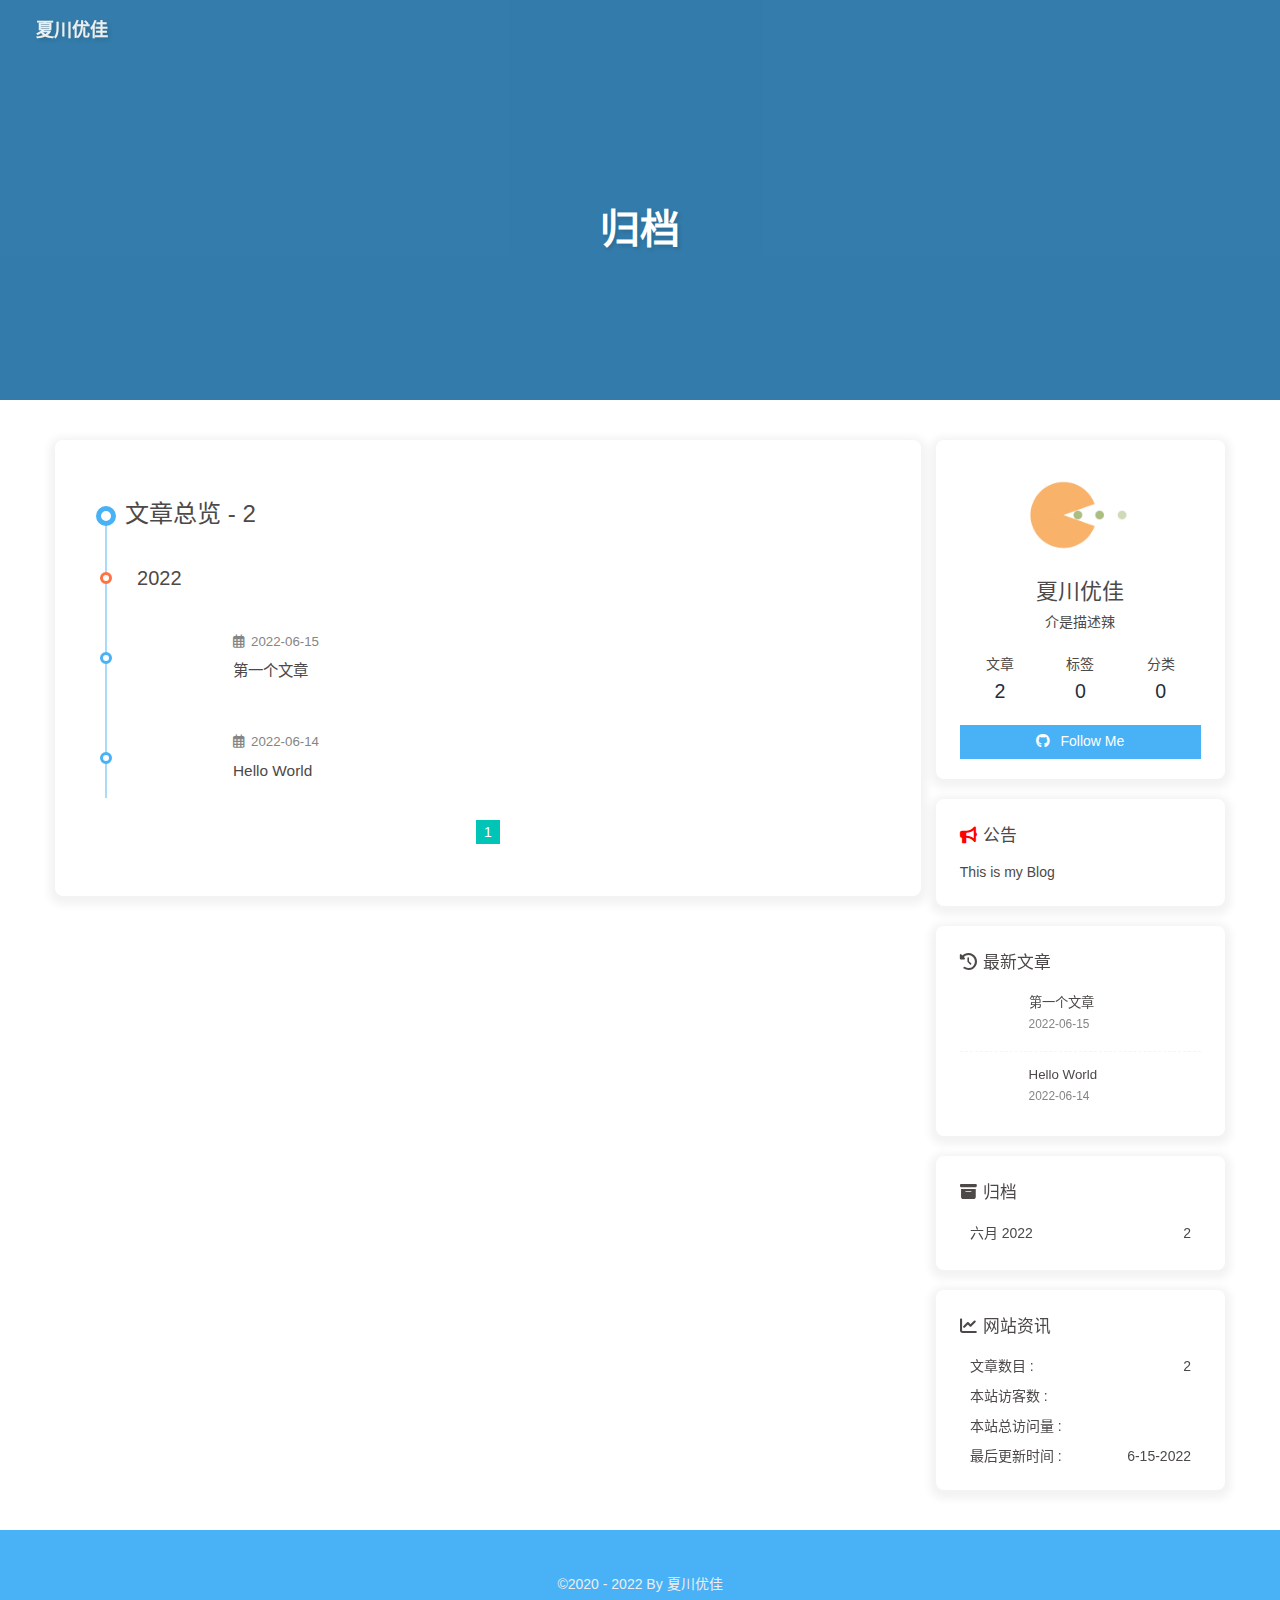
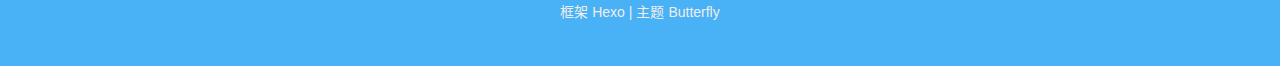
==== archives/index.html @ 1b3fba4b "Site updated: 2022-06-15 10:42:10" ====
<!DOCTYPE html><html lang="zh-CN" data-theme="light"><head><meta charset="UTF-8"><meta http-equiv="X-UA-Compatible" content="IE=edge"><meta name="viewport" content="width=device-width, initial-scale=1.0, maximum-scale=1.0, user-scalable=no"><title>归档 | 夏川优佳</title><meta name="keywords" content="博客"><meta name="author" content="夏川优佳"><meta name="copyright" content="夏川优佳"><meta name="format-detection" content="telephone=no"><meta name="theme-color" content="#ffffff"><meta name="description" content="介是描述辣">
<meta property="og:type" content="website">
<meta property="og:title" content="夏川优佳">
<meta property="og:url" content="https://xiachuanyoujia.github.io.git/archives/index.html">
<meta property="og:site_name" content="夏川优佳">
<meta property="og:description" content="介是描述辣">
<meta property="og:locale" content="zh_CN">
<meta property="og:image" content="https://i.loli.net/2021/02/24/5O1day2nriDzjSu.png">
<meta property="article:author" content="夏川优佳">
<meta property="article:tag" content="博客">
<meta name="twitter:card" content="summary">
<meta name="twitter:image" content="https://i.loli.net/2021/02/24/5O1day2nriDzjSu.png"><link rel="shortcut icon" href="/img/favicon.png"><link rel="canonical" href="https://xiachuanyoujia.github.io.git/archives/"><link rel="preconnect" href="//cdn.jsdelivr.net"/><link rel="preconnect" href="//busuanzi.ibruce.info"/><link rel="stylesheet" href="/css/index.css"><link rel="stylesheet" href="https://cdn.jsdelivr.net/npm/@fortawesome/fontawesome-free@6/css/all.min.css" media="print" onload="this.media='all'"><link rel="stylesheet" href="https://cdn.jsdelivr.net/npm/@fancyapps/ui/dist/fancybox.css" media="print" onload="this.media='all'"><script>const GLOBAL_CONFIG = { 
  root: '/',
  algolia: undefined,
  localSearch: undefined,
  translate: undefined,
  noticeOutdate: undefined,
  highlight: {"plugin":"highlighjs","highlightCopy":true,"highlightLang":true,"highlightHeightLimit":false},
  copy: {
    success: '复制成功',
    error: '复制错误',
    noSupport: '浏览器不支持'
  },
  relativeDate: {
    homepage: false,
    post: false
  },
  runtime: '',
  date_suffix: {
    just: '刚刚',
    min: '分钟前',
    hour: '小时前',
    day: '天前',
    month: '个月前'
  },
  copyright: undefined,
  lightbox: 'fancybox',
  Snackbar: undefined,
  source: {
    justifiedGallery: {
      js: 'https://cdn.jsdelivr.net/npm/flickr-justified-gallery@2/dist/fjGallery.min.js',
      css: 'https://cdn.jsdelivr.net/npm/flickr-justified-gallery@2/dist/fjGallery.min.css'
    }
  },
  isPhotoFigcaption: false,
  islazyload: false,
  isAnchor: false
}</script><script id="config-diff">var GLOBAL_CONFIG_SITE = {
  title: '归档',
  isPost: false,
  isHome: false,
  isHighlightShrink: false,
  isToc: false,
  postUpdate: '2022-06-15 10:41:44'
}</script><noscript><style type="text/css">
  #nav {
    opacity: 1
  }
  .justified-gallery img {
    opacity: 1
  }

  #recent-posts time,
  #post-meta time {
    display: inline !important
  }
</style></noscript><script>(win=>{
    win.saveToLocal = {
      set: function setWithExpiry(key, value, ttl) {
        if (ttl === 0) return
        const now = new Date()
        const expiryDay = ttl * 86400000
        const item = {
          value: value,
          expiry: now.getTime() + expiryDay,
        }
        localStorage.setItem(key, JSON.stringify(item))
      },

      get: function getWithExpiry(key) {
        const itemStr = localStorage.getItem(key)

        if (!itemStr) {
          return undefined
        }
        const item = JSON.parse(itemStr)
        const now = new Date()

        if (now.getTime() > item.expiry) {
          localStorage.removeItem(key)
          return undefined
        }
        return item.value
      }
    }
  
    win.getScript = url => new Promise((resolve, reject) => {
      const script = document.createElement('script')
      script.src = url
      script.async = true
      script.onerror = reject
      script.onload = script.onreadystatechange = function() {
        const loadState = this.readyState
        if (loadState && loadState !== 'loaded' && loadState !== 'complete') return
        script.onload = script.onreadystatechange = null
        resolve()
      }
      document.head.appendChild(script)
    })
  
      win.activateDarkMode = function () {
        document.documentElement.setAttribute('data-theme', 'dark')
        if (document.querySelector('meta[name="theme-color"]') !== null) {
          document.querySelector('meta[name="theme-color"]').setAttribute('content', '#0d0d0d')
        }
      }
      win.activateLightMode = function () {
        document.documentElement.setAttribute('data-theme', 'light')
        if (document.querySelector('meta[name="theme-color"]') !== null) {
          document.querySelector('meta[name="theme-color"]').setAttribute('content', '#ffffff')
        }
      }
      const t = saveToLocal.get('theme')
    
          if (t === 'dark') activateDarkMode()
          else if (t === 'light') activateLightMode()
        
      const asideStatus = saveToLocal.get('aside-status')
      if (asideStatus !== undefined) {
        if (asideStatus === 'hide') {
          document.documentElement.classList.add('hide-aside')
        } else {
          document.documentElement.classList.remove('hide-aside')
        }
      }
    
    const detectApple = () => {
      if(/iPad|iPhone|iPod|Macintosh/.test(navigator.userAgent)){
        document.documentElement.classList.add('apple')
      }
    }
    detectApple()
    })(window)</script><meta name="generator" content="Hexo 6.2.0"></head><body><div id="sidebar"><div id="menu-mask"></div><div id="sidebar-menus"><div class="avatar-img is-center"><img src="https://i.loli.net/2021/02/24/5O1day2nriDzjSu.png" onerror="onerror=null;src='/img/friend_404.gif'" alt="avatar"/></div><div class="sidebar-site-data site-data is-center"><a href="/archives/"><div class="headline">文章</div><div class="length-num">2</div></a><a href="/tags/"><div class="headline">标签</div><div class="length-num">0</div></a><a href="/categories/"><div class="headline">分类</div><div class="length-num">0</div></a></div><hr/></div></div><div class="page" id="body-wrap"><header class="not-home-page" id="page-header"><nav id="nav"><span id="blog_name"><a id="site-name" href="/">夏川优佳</a></span><div id="menus"><div id="toggle-menu"><a class="site-page"><i class="fas fa-bars fa-fw"></i></a></div></div></nav><div id="page-site-info"><h1 id="site-title">归档</h1></div></header><main class="layout" id="content-inner"><div id="archive"><div class="article-sort-title">文章总览 - 2</div><div class="article-sort"><div class="article-sort-item year">2022</div><div class="article-sort-item"><a class="article-sort-item-img" href="/2022/06/15/%E7%AC%AC%E4%B8%80%E4%B8%AA%E6%96%87%E7%AB%A0/" title="第一个文章"><img src="[data-uri]" alt="第一个文章" onerror="this.onerror=null;this.src='/img/404.jpg'"></a><div class="article-sort-item-info"><div class="article-sort-item-time"><i class="far fa-calendar-alt"></i><time class="post-meta-date-created" datetime="2022-06-15T02:38:54.000Z" title="发表于 2022-06-15 10:38:54">2022-06-15</time></div><a class="article-sort-item-title" href="/2022/06/15/%E7%AC%AC%E4%B8%80%E4%B8%AA%E6%96%87%E7%AB%A0/" title="第一个文章">第一个文章</a></div></div><div class="article-sort-item"><a class="article-sort-item-img" href="/2022/06/14/hello-world/" title="Hello World"><img src="[data-uri]" alt="Hello World" onerror="this.onerror=null;this.src='/img/404.jpg'"></a><div class="article-sort-item-info"><div class="article-sort-item-time"><i class="far fa-calendar-alt"></i><time class="post-meta-date-created" datetime="2022-06-14T13:04:48.218Z" title="发表于 2022-06-14 21:04:48">2022-06-14</time></div><a class="article-sort-item-title" href="/2022/06/14/hello-world/" title="Hello World">Hello World</a></div></div></div><nav id="pagination"><div class="pagination"><span class="page-number current">1</span></div></nav></div><div class="aside-content" id="aside-content"><div class="card-widget card-info"><div class="is-center"><div class="avatar-img"><img src="https://i.loli.net/2021/02/24/5O1day2nriDzjSu.png" onerror="this.onerror=null;this.src='/img/friend_404.gif'" alt="avatar"/></div><div class="author-info__name">夏川优佳</div><div class="author-info__description">介是描述辣</div></div><div class="card-info-data site-data is-center"><a href="/archives/"><div class="headline">文章</div><div class="length-num">2</div></a><a href="/tags/"><div class="headline">标签</div><div class="length-num">0</div></a><a href="/categories/"><div class="headline">分类</div><div class="length-num">0</div></a></div><a id="card-info-btn" target="_blank" rel="noopener" href="https://github.com/xxxxxx"><i class="fab fa-github"></i><span>Follow Me</span></a></div><div class="card-widget card-announcement"><div class="item-headline"><i class="fas fa-bullhorn fa-shake"></i><span>公告</span></div><div class="announcement_content">This is my Blog</div></div><div class="sticky_layout"><div class="card-widget card-recent-post"><div class="item-headline"><i class="fas fa-history"></i><span>最新文章</span></div><div class="aside-list"><div class="aside-list-item"><a class="thumbnail" href="/2022/06/15/%E7%AC%AC%E4%B8%80%E4%B8%AA%E6%96%87%E7%AB%A0/" title="第一个文章"><img src="[data-uri]" onerror="this.onerror=null;this.src='/img/404.jpg'" alt="第一个文章"/></a><div class="content"><a class="title" href="/2022/06/15/%E7%AC%AC%E4%B8%80%E4%B8%AA%E6%96%87%E7%AB%A0/" title="第一个文章">第一个文章</a><time datetime="2022-06-15T02:38:54.000Z" title="发表于 2022-06-15 10:38:54">2022-06-15</time></div></div><div class="aside-list-item"><a class="thumbnail" href="/2022/06/14/hello-world/" title="Hello World"><img src="[data-uri]" onerror="this.onerror=null;this.src='/img/404.jpg'" alt="Hello World"/></a><div class="content"><a class="title" href="/2022/06/14/hello-world/" title="Hello World">Hello World</a><time datetime="2022-06-14T13:04:48.218Z" title="发表于 2022-06-14 21:04:48">2022-06-14</time></div></div></div></div><div class="card-widget card-archives"><div class="item-headline"><i class="fas fa-archive"></i><span>归档</span></div><ul class="card-archive-list"><li class="card-archive-list-item"><a class="card-archive-list-link" href="/archives/2022/06/"><span class="card-archive-list-date">六月 2022</span><span class="card-archive-list-count">2</span></a></li></ul></div><div class="card-widget card-webinfo"><div class="item-headline"><i class="fas fa-chart-line"></i><span>网站资讯</span></div><div class="webinfo"><div class="webinfo-item"><div class="item-name">文章数目 :</div><div class="item-count">2</div></div><div class="webinfo-item"><div class="item-name">本站访客数 :</div><div class="item-count" id="busuanzi_value_site_uv"></div></div><div class="webinfo-item"><div class="item-name">本站总访问量 :</div><div class="item-count" id="busuanzi_value_site_pv"></div></div><div class="webinfo-item"><div class="item-name">最后更新时间 :</div><div class="item-count" id="last-push-date" data-lastPushDate="2022-06-15T02:41:44.175Z"></div></div></div></div></div></div></main><footer id="footer"><div id="footer-wrap"><div class="copyright">&copy;2020 - 2022 By 夏川优佳</div><div class="framework-info"><span>框架 </span><a target="_blank" rel="noopener" href="https://hexo.io">Hexo</a><span class="footer-separator">|</span><span>主题 </span><a target="_blank" rel="noopener" href="https://github.com/jerryc127/hexo-theme-butterfly">Butterfly</a></div></div></footer></div><div id="rightside"><div id="rightside-config-hide"><button id="darkmode" type="button" title="浅色和深色模式转换"><i class="fas fa-adjust"></i></button><button id="hide-aside-btn" type="button" title="单栏和双栏切换"><i class="fas fa-arrows-alt-h"></i></button></div><div id="rightside-config-show"><button id="rightside_config" type="button" title="设置"><i class="fas fa-cog fa-spin"></i></button><button id="go-up" type="button" title="回到顶部"><i class="fas fa-arrow-up"></i></button></div></div><div><script src="/js/utils.js"></script><script src="/js/main.js"></script><script src="https://cdn.jsdelivr.net/npm/@fancyapps/ui/dist/fancybox.umd.js"></script><div class="js-pjax"></div><script async data-pjax src="//busuanzi.ibruce.info/busuanzi/2.3/busuanzi.pure.mini.js"></script></div></body></html>
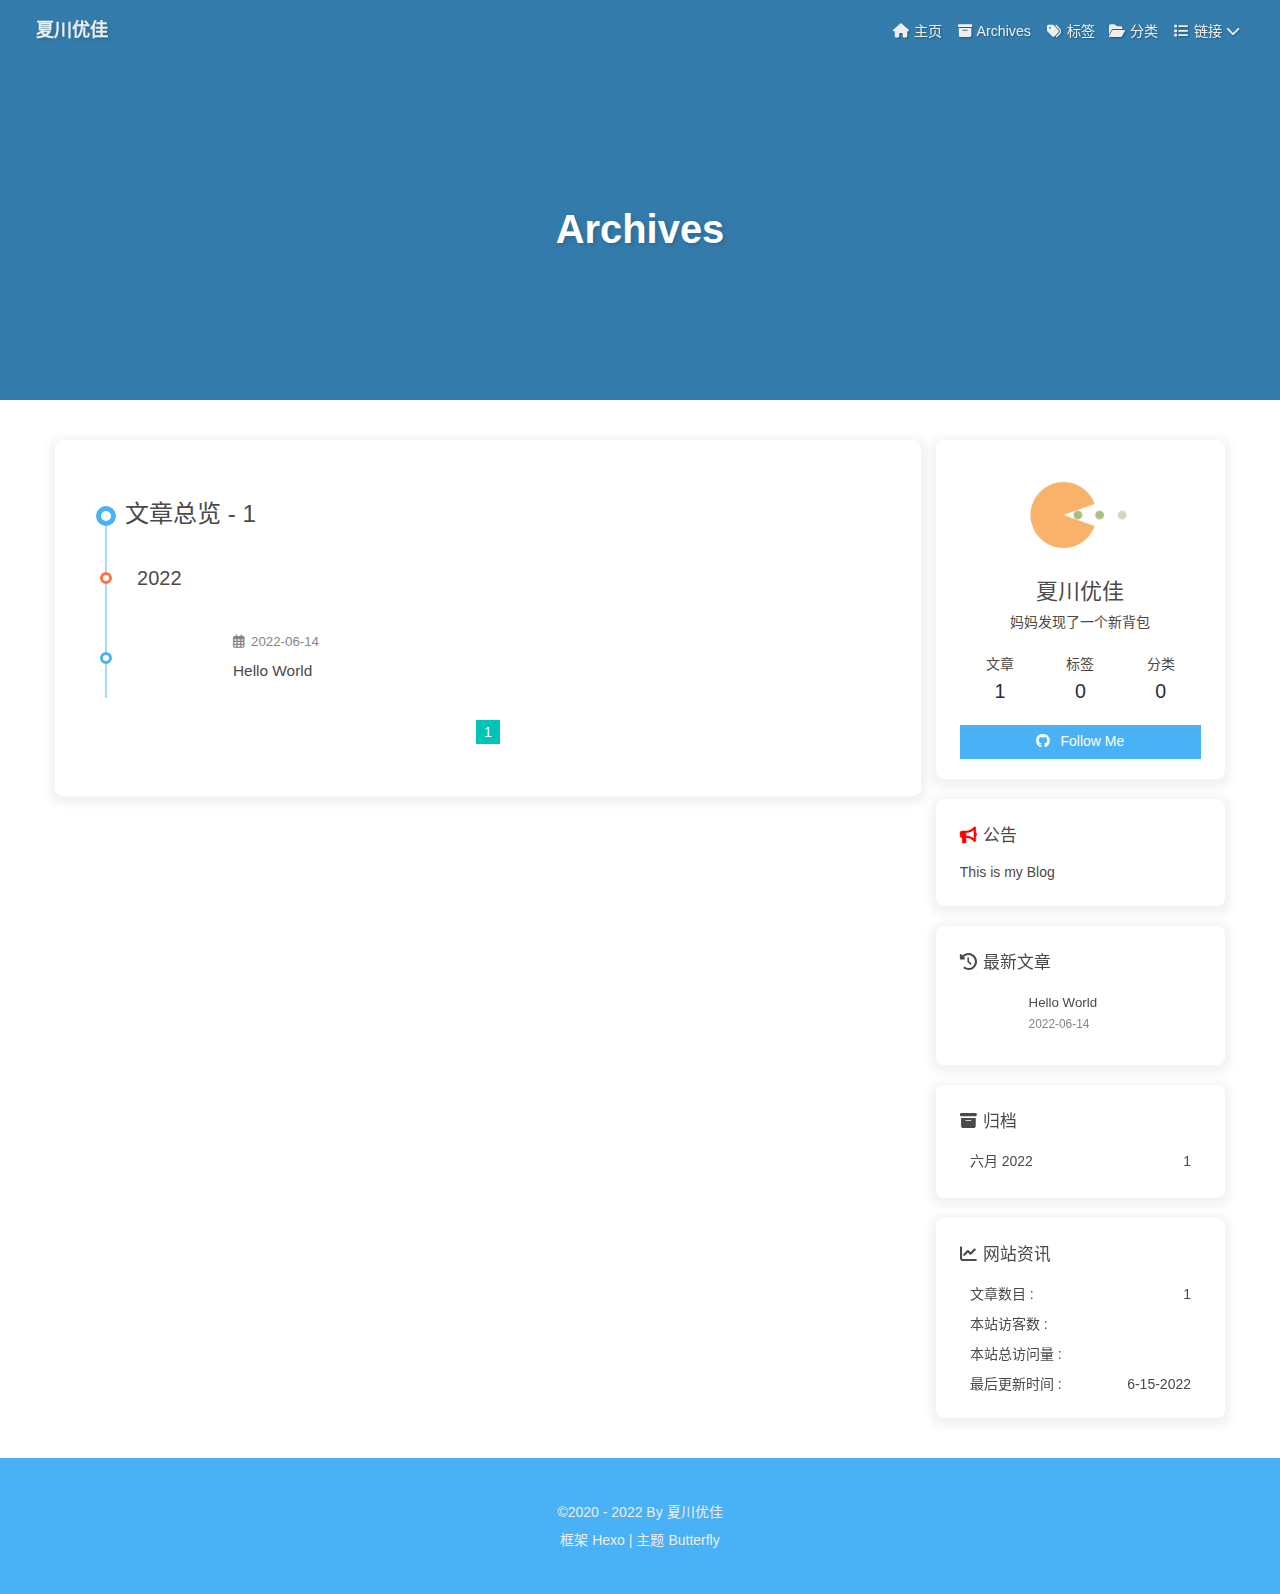
==== commit 221db5e5: "Site updated: 2022-06-15 11:20:56" ====
--- a/archives/index.html
+++ b/archives/index.html
@@ -1,13 +1,13 @@
-<!DOCTYPE html><html lang="zh-CN" data-theme="light"><head><meta charset="UTF-8"><meta http-equiv="X-UA-Compatible" content="IE=edge"><meta name="viewport" content="width=device-width, initial-scale=1.0, maximum-scale=1.0, user-scalable=no"><title>归档 | 夏川优佳</title><meta name="keywords" content="博客"><meta name="author" content="夏川优佳"><meta name="copyright" content="夏川优佳"><meta name="format-detection" content="telephone=no"><meta name="theme-color" content="#ffffff"><meta name="description" content="介是描述辣">
+<!DOCTYPE html><html lang="zh-CN" data-theme="light"><head><meta charset="UTF-8"><meta http-equiv="X-UA-Compatible" content="IE=edge"><meta name="viewport" content="width=device-width, initial-scale=1.0, maximum-scale=1.0, user-scalable=no"><title>Archives | 夏川优佳</title><meta name="keywords" content="博客，咕咕咕"><meta name="author" content="夏川优佳"><meta name="copyright" content="夏川优佳"><meta name="format-detection" content="telephone=no"><meta name="theme-color" content="#ffffff"><meta name="description" content="妈妈发现了一个新背包">
 <meta property="og:type" content="website">
 <meta property="og:title" content="夏川优佳">
 <meta property="og:url" content="https://xiachuanyoujia.github.io.git/archives/index.html">
 <meta property="og:site_name" content="夏川优佳">
-<meta property="og:description" content="介是描述辣">
+<meta property="og:description" content="妈妈发现了一个新背包">
 <meta property="og:locale" content="zh_CN">
 <meta property="og:image" content="https://i.loli.net/2021/02/24/5O1day2nriDzjSu.png">
 <meta property="article:author" content="夏川优佳">
-<meta property="article:tag" content="博客">
+<meta property="article:tag" content="博客，咕咕咕">
 <meta name="twitter:card" content="summary">
 <meta name="twitter:image" content="https://i.loli.net/2021/02/24/5O1day2nriDzjSu.png"><link rel="shortcut icon" href="/img/favicon.png"><link rel="canonical" href="https://xiachuanyoujia.github.io.git/archives/"><link rel="preconnect" href="//cdn.jsdelivr.net"/><link rel="preconnect" href="//busuanzi.ibruce.info"/><link rel="stylesheet" href="/css/index.css"><link rel="stylesheet" href="https://cdn.jsdelivr.net/npm/@fortawesome/fontawesome-free@6/css/all.min.css" media="print" onload="this.media='all'"><link rel="stylesheet" href="https://cdn.jsdelivr.net/npm/@fancyapps/ui/dist/fancybox.css" media="print" onload="this.media='all'"><script>const GLOBAL_CONFIG = { 
   root: '/',
@@ -46,12 +46,12 @@
   islazyload: false,
   isAnchor: false
 }</script><script id="config-diff">var GLOBAL_CONFIG_SITE = {
-  title: '归档',
+  title: 'Archives',
   isPost: false,
   isHome: false,
   isHighlightShrink: false,
   isToc: false,
-  postUpdate: '2022-06-15 10:41:44'
+  postUpdate: '2022-06-15 11:20:55'
 }</script><noscript><style type="text/css">
   #nav {
     opacity: 1
@@ -140,4 +140,4 @@
       }
     }
     detectApple()
-    })(window)</script><meta name="generator" content="Hexo 6.2.0"></head><body><div id="sidebar"><div id="menu-mask"></div><div id="sidebar-menus"><div class="avatar-img is-center"><img src="https://i.loli.net/2021/02/24/5O1day2nriDzjSu.png" onerror="onerror=null;src='/img/friend_404.gif'" alt="avatar"/></div><div class="sidebar-site-data site-data is-center"><a href="/archives/"><div class="headline">文章</div><div class="length-num">2</div></a><a href="/tags/"><div class="headline">标签</div><div class="length-num">0</div></a><a href="/categories/"><div class="headline">分类</div><div class="length-num">0</div></a></div><hr/></div></div><div class="page" id="body-wrap"><header class="not-home-page" id="page-header"><nav id="nav"><span id="blog_name"><a id="site-name" href="/">夏川优佳</a></span><div id="menus"><div id="toggle-menu"><a class="site-page"><i class="fas fa-bars fa-fw"></i></a></div></div></nav><div id="page-site-info"><h1 id="site-title">归档</h1></div></header><main class="layout" id="content-inner"><div id="archive"><div class="article-sort-title">文章总览 - 2</div><div class="article-sort"><div class="article-sort-item year">2022</div><div class="article-sort-item"><a class="article-sort-item-img" href="/2022/06/15/%E7%AC%AC%E4%B8%80%E4%B8%AA%E6%96%87%E7%AB%A0/" title="第一个文章"><img src="[data-uri]" alt="第一个文章" onerror="this.onerror=null;this.src='/img/404.jpg'"></a><div class="article-sort-item-info"><div class="article-sort-item-time"><i class="far fa-calendar-alt"></i><time class="post-meta-date-created" datetime="2022-06-15T02:38:54.000Z" title="发表于 2022-06-15 10:38:54">2022-06-15</time></div><a class="article-sort-item-title" href="/2022/06/15/%E7%AC%AC%E4%B8%80%E4%B8%AA%E6%96%87%E7%AB%A0/" title="第一个文章">第一个文章</a></div></div><div class="article-sort-item"><a class="article-sort-item-img" href="/2022/06/14/hello-world/" title="Hello World"><img src="[data-uri]" alt="Hello World" onerror="this.onerror=null;this.src='/img/404.jpg'"></a><div class="article-sort-item-info"><div class="article-sort-item-time"><i class="far fa-calendar-alt"></i><time class="post-meta-date-created" datetime="2022-06-14T13:04:48.218Z" title="发表于 2022-06-14 21:04:48">2022-06-14</time></div><a class="article-sort-item-title" href="/2022/06/14/hello-world/" title="Hello World">Hello World</a></div></div></div><nav id="pagination"><div class="pagination"><span class="page-number current">1</span></div></nav></div><div class="aside-content" id="aside-content"><div class="card-widget card-info"><div class="is-center"><div class="avatar-img"><img src="https://i.loli.net/2021/02/24/5O1day2nriDzjSu.png" onerror="this.onerror=null;this.src='/img/friend_404.gif'" alt="avatar"/></div><div class="author-info__name">夏川优佳</div><div class="author-info__description">介是描述辣</div></div><div class="card-info-data site-data is-center"><a href="/archives/"><div class="headline">文章</div><div class="length-num">2</div></a><a href="/tags/"><div class="headline">标签</div><div class="length-num">0</div></a><a href="/categories/"><div class="headline">分类</div><div class="length-num">0</div></a></div><a id="card-info-btn" target="_blank" rel="noopener" href="https://github.com/xxxxxx"><i class="fab fa-github"></i><span>Follow Me</span></a></div><div class="card-widget card-announcement"><div class="item-headline"><i class="fas fa-bullhorn fa-shake"></i><span>公告</span></div><div class="announcement_content">This is my Blog</div></div><div class="sticky_layout"><div class="card-widget card-recent-post"><div class="item-headline"><i class="fas fa-history"></i><span>最新文章</span></div><div class="aside-list"><div class="aside-list-item"><a class="thumbnail" href="/2022/06/15/%E7%AC%AC%E4%B8%80%E4%B8%AA%E6%96%87%E7%AB%A0/" title="第一个文章"><img src="[data-uri]" onerror="this.onerror=null;this.src='/img/404.jpg'" alt="第一个文章"/></a><div class="content"><a class="title" href="/2022/06/15/%E7%AC%AC%E4%B8%80%E4%B8%AA%E6%96%87%E7%AB%A0/" title="第一个文章">第一个文章</a><time datetime="2022-06-15T02:38:54.000Z" title="发表于 2022-06-15 10:38:54">2022-06-15</time></div></div><div class="aside-list-item"><a class="thumbnail" href="/2022/06/14/hello-world/" title="Hello World"><img src="[data-uri]" onerror="this.onerror=null;this.src='/img/404.jpg'" alt="Hello World"/></a><div class="content"><a class="title" href="/2022/06/14/hello-world/" title="Hello World">Hello World</a><time datetime="2022-06-14T13:04:48.218Z" title="发表于 2022-06-14 21:04:48">2022-06-14</time></div></div></div></div><div class="card-widget card-archives"><div class="item-headline"><i class="fas fa-archive"></i><span>归档</span></div><ul class="card-archive-list"><li class="card-archive-list-item"><a class="card-archive-list-link" href="/archives/2022/06/"><span class="card-archive-list-date">六月 2022</span><span class="card-archive-list-count">2</span></a></li></ul></div><div class="card-widget card-webinfo"><div class="item-headline"><i class="fas fa-chart-line"></i><span>网站资讯</span></div><div class="webinfo"><div class="webinfo-item"><div class="item-name">文章数目 :</div><div class="item-count">2</div></div><div class="webinfo-item"><div class="item-name">本站访客数 :</div><div class="item-count" id="busuanzi_value_site_uv"></div></div><div class="webinfo-item"><div class="item-name">本站总访问量 :</div><div class="item-count" id="busuanzi_value_site_pv"></div></div><div class="webinfo-item"><div class="item-name">最后更新时间 :</div><div class="item-count" id="last-push-date" data-lastPushDate="2022-06-15T02:41:44.175Z"></div></div></div></div></div></div></main><footer id="footer"><div id="footer-wrap"><div class="copyright">&copy;2020 - 2022 By 夏川优佳</div><div class="framework-info"><span>框架 </span><a target="_blank" rel="noopener" href="https://hexo.io">Hexo</a><span class="footer-separator">|</span><span>主题 </span><a target="_blank" rel="noopener" href="https://github.com/jerryc127/hexo-theme-butterfly">Butterfly</a></div></div></footer></div><div id="rightside"><div id="rightside-config-hide"><button id="darkmode" type="button" title="浅色和深色模式转换"><i class="fas fa-adjust"></i></button><button id="hide-aside-btn" type="button" title="单栏和双栏切换"><i class="fas fa-arrows-alt-h"></i></button></div><div id="rightside-config-show"><button id="rightside_config" type="button" title="设置"><i class="fas fa-cog fa-spin"></i></button><button id="go-up" type="button" title="回到顶部"><i class="fas fa-arrow-up"></i></button></div></div><div><script src="/js/utils.js"></script><script src="/js/main.js"></script><script src="https://cdn.jsdelivr.net/npm/@fancyapps/ui/dist/fancybox.umd.js"></script><div class="js-pjax"></div><script async data-pjax src="//busuanzi.ibruce.info/busuanzi/2.3/busuanzi.pure.mini.js"></script></div></body></html>+    })(window)</script><meta name="generator" content="Hexo 6.2.0"></head><body><div id="sidebar"><div id="menu-mask"></div><div id="sidebar-menus"><div class="avatar-img is-center"><img src="https://i.loli.net/2021/02/24/5O1day2nriDzjSu.png" onerror="onerror=null;src='/img/friend_404.gif'" alt="avatar"/></div><div class="sidebar-site-data site-data is-center"><a href="/archives/"><div class="headline">文章</div><div class="length-num">1</div></a><a href="/tags/"><div class="headline">标签</div><div class="length-num">0</div></a><a href="/categories/"><div class="headline">分类</div><div class="length-num">0</div></a></div><hr/><div class="menus_items"><div class="menus_item"><a class="site-page" href="/"><i class="fa-fw fas fa-home"></i><span> 主页</span></a></div><div class="menus_item"><a class="site-page" href="/archives/"><i class="fa-fw fas fa-archive"></i><span> Archives</span></a></div><div class="menus_item"><a class="site-page" href="/tags/"><i class="fa-fw fas fa-tags"></i><span> 标签</span></a></div><div class="menus_item"><a class="site-page" href="/categories/"><i class="fa-fw fas fa-folder-open"></i><span> 分类</span></a></div><div class="menus_item"><a class="site-page group" href="javascript:void(0);"><i class="fa-fw fas fa-list"></i><span> 链接</span><i class="fas fa-chevron-down"></i></a><ul class="menus_item_child"><li><a class="site-page child" href="/link/"><i class="fa-fw fas fa-link"></i><span> 友情链接</span></a></li><li><a class="site-page child" href="/about/"><i class="fa-fw fas fa-heart"></i><span> 关于</span></a></li></ul></div></div></div></div><div class="page" id="body-wrap"><header class="not-home-page" id="page-header"><nav id="nav"><span id="blog_name"><a id="site-name" href="/">夏川优佳</a></span><div id="menus"><div class="menus_items"><div class="menus_item"><a class="site-page" href="/"><i class="fa-fw fas fa-home"></i><span> 主页</span></a></div><div class="menus_item"><a class="site-page" href="/archives/"><i class="fa-fw fas fa-archive"></i><span> Archives</span></a></div><div class="menus_item"><a class="site-page" href="/tags/"><i class="fa-fw fas fa-tags"></i><span> 标签</span></a></div><div class="menus_item"><a class="site-page" href="/categories/"><i class="fa-fw fas fa-folder-open"></i><span> 分类</span></a></div><div class="menus_item"><a class="site-page group" href="javascript:void(0);"><i class="fa-fw fas fa-list"></i><span> 链接</span><i class="fas fa-chevron-down"></i></a><ul class="menus_item_child"><li><a class="site-page child" href="/link/"><i class="fa-fw fas fa-link"></i><span> 友情链接</span></a></li><li><a class="site-page child" href="/about/"><i class="fa-fw fas fa-heart"></i><span> 关于</span></a></li></ul></div></div><div id="toggle-menu"><a class="site-page"><i class="fas fa-bars fa-fw"></i></a></div></div></nav><div id="page-site-info"><h1 id="site-title">Archives</h1></div></header><main class="layout" id="content-inner"><div id="archive"><div class="article-sort-title">文章总览 - 1</div><div class="article-sort"><div class="article-sort-item year">2022</div><div class="article-sort-item"><a class="article-sort-item-img" href="/2022/06/14/hello-world/" title="Hello World"><img src="[data-uri]" alt="Hello World" onerror="this.onerror=null;this.src='/img/404.jpg'"></a><div class="article-sort-item-info"><div class="article-sort-item-time"><i class="far fa-calendar-alt"></i><time class="post-meta-date-created" datetime="2022-06-14T13:04:48.218Z" title="发表于 2022-06-14 21:04:48">2022-06-14</time></div><a class="article-sort-item-title" href="/2022/06/14/hello-world/" title="Hello World">Hello World</a></div></div></div><nav id="pagination"><div class="pagination"><span class="page-number current">1</span></div></nav></div><div class="aside-content" id="aside-content"><div class="card-widget card-info"><div class="is-center"><div class="avatar-img"><img src="https://i.loli.net/2021/02/24/5O1day2nriDzjSu.png" onerror="this.onerror=null;this.src='/img/friend_404.gif'" alt="avatar"/></div><div class="author-info__name">夏川优佳</div><div class="author-info__description">妈妈发现了一个新背包</div></div><div class="card-info-data site-data is-center"><a href="/archives/"><div class="headline">文章</div><div class="length-num">1</div></a><a href="/tags/"><div class="headline">标签</div><div class="length-num">0</div></a><a href="/categories/"><div class="headline">分类</div><div class="length-num">0</div></a></div><a id="card-info-btn" target="_blank" rel="noopener" href="https://github.com/xxxxxx"><i class="fab fa-github"></i><span>Follow Me</span></a></div><div class="card-widget card-announcement"><div class="item-headline"><i class="fas fa-bullhorn fa-shake"></i><span>公告</span></div><div class="announcement_content">This is my Blog</div></div><div class="sticky_layout"><div class="card-widget card-recent-post"><div class="item-headline"><i class="fas fa-history"></i><span>最新文章</span></div><div class="aside-list"><div class="aside-list-item"><a class="thumbnail" href="/2022/06/14/hello-world/" title="Hello World"><img src="[data-uri]" onerror="this.onerror=null;this.src='/img/404.jpg'" alt="Hello World"/></a><div class="content"><a class="title" href="/2022/06/14/hello-world/" title="Hello World">Hello World</a><time datetime="2022-06-14T13:04:48.218Z" title="发表于 2022-06-14 21:04:48">2022-06-14</time></div></div></div></div><div class="card-widget card-archives"><div class="item-headline"><i class="fas fa-archive"></i><span>归档</span></div><ul class="card-archive-list"><li class="card-archive-list-item"><a class="card-archive-list-link" href="/archives/2022/06/"><span class="card-archive-list-date">六月 2022</span><span class="card-archive-list-count">1</span></a></li></ul></div><div class="card-widget card-webinfo"><div class="item-headline"><i class="fas fa-chart-line"></i><span>网站资讯</span></div><div class="webinfo"><div class="webinfo-item"><div class="item-name">文章数目 :</div><div class="item-count">1</div></div><div class="webinfo-item"><div class="item-name">本站访客数 :</div><div class="item-count" id="busuanzi_value_site_uv"></div></div><div class="webinfo-item"><div class="item-name">本站总访问量 :</div><div class="item-count" id="busuanzi_value_site_pv"></div></div><div class="webinfo-item"><div class="item-name">最后更新时间 :</div><div class="item-count" id="last-push-date" data-lastPushDate="2022-06-15T03:20:55.522Z"></div></div></div></div></div></div></main><footer id="footer"><div id="footer-wrap"><div class="copyright">&copy;2020 - 2022 By 夏川优佳</div><div class="framework-info"><span>框架 </span><a target="_blank" rel="noopener" href="https://hexo.io">Hexo</a><span class="footer-separator">|</span><span>主题 </span><a target="_blank" rel="noopener" href="https://github.com/jerryc127/hexo-theme-butterfly">Butterfly</a></div></div></footer></div><div id="rightside"><div id="rightside-config-hide"><button id="darkmode" type="button" title="浅色和深色模式转换"><i class="fas fa-adjust"></i></button><button id="hide-aside-btn" type="button" title="单栏和双栏切换"><i class="fas fa-arrows-alt-h"></i></button></div><div id="rightside-config-show"><button id="rightside_config" type="button" title="设置"><i class="fas fa-cog fa-spin"></i></button><button id="go-up" type="button" title="回到顶部"><i class="fas fa-arrow-up"></i></button></div></div><div><script src="/js/utils.js"></script><script src="/js/main.js"></script><script src="https://cdn.jsdelivr.net/npm/@fancyapps/ui/dist/fancybox.umd.js"></script><div class="js-pjax"></div><script async data-pjax src="//busuanzi.ibruce.info/busuanzi/2.3/busuanzi.pure.mini.js"></script></div></body></html>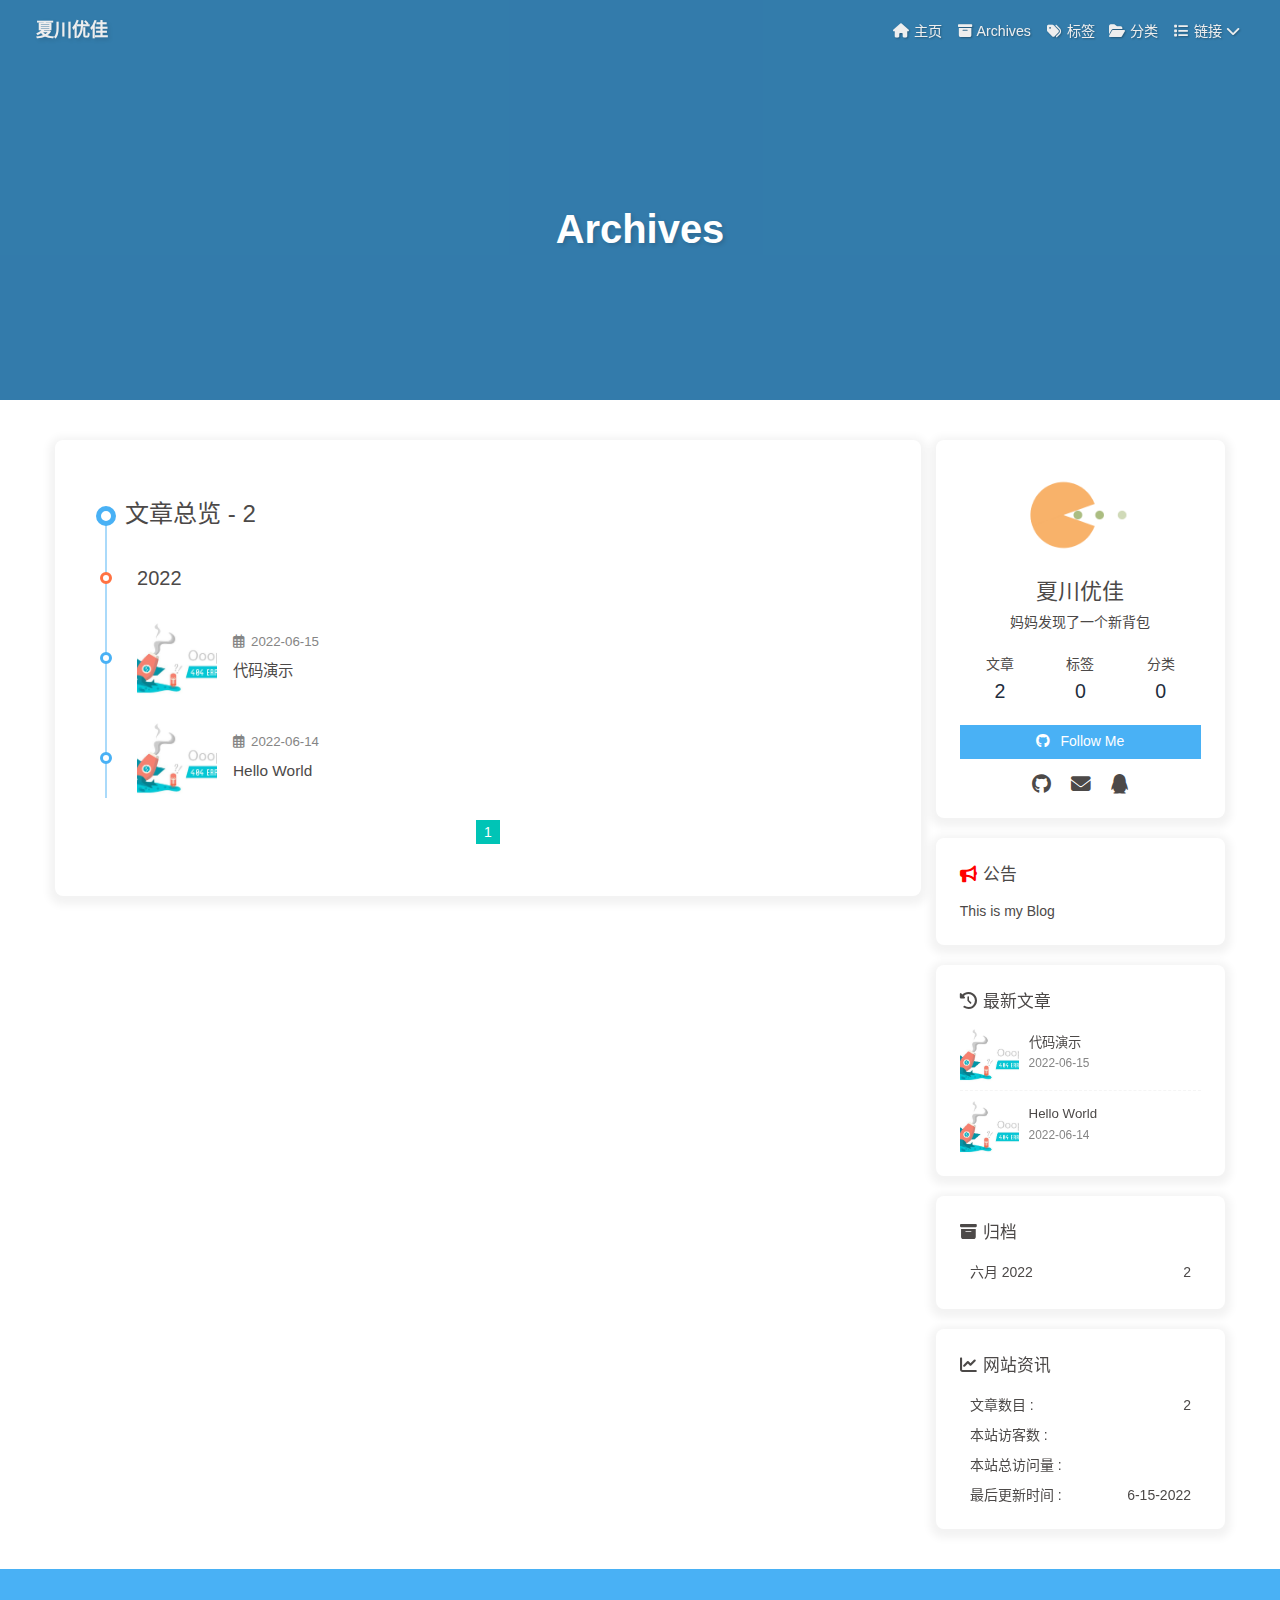
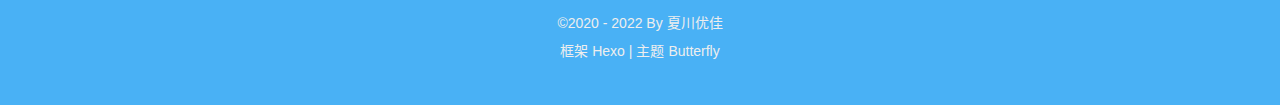
==== commit 9ea05ec6: "Site updated: 2022-06-15 16:26:07" ====
--- a/archives/index.html
+++ b/archives/index.html
@@ -1,21 +1,21 @@
 <!DOCTYPE html><html lang="zh-CN" data-theme="light"><head><meta charset="UTF-8"><meta http-equiv="X-UA-Compatible" content="IE=edge"><meta name="viewport" content="width=device-width, initial-scale=1.0, maximum-scale=1.0, user-scalable=no"><title>Archives | 夏川优佳</title><meta name="keywords" content="博客，咕咕咕"><meta name="author" content="夏川优佳"><meta name="copyright" content="夏川优佳"><meta name="format-detection" content="telephone=no"><meta name="theme-color" content="#ffffff"><meta name="description" content="妈妈发现了一个新背包">
 <meta property="og:type" content="website">
 <meta property="og:title" content="夏川优佳">
-<meta property="og:url" content="https://xiachuanyoujia.github.io.git/archives/index.html">
+<meta property="og:url" content="https://xiachuanyoujia.github.io/archives/index.html">
 <meta property="og:site_name" content="夏川优佳">
 <meta property="og:description" content="妈妈发现了一个新背包">
 <meta property="og:locale" content="zh_CN">
-<meta property="og:image" content="https://i.loli.net/2021/02/24/5O1day2nriDzjSu.png">
+<meta property="og:image" content="https://xiachuanyoujia.github.io/source/img/preview.gif">
 <meta property="article:author" content="夏川优佳">
 <meta property="article:tag" content="博客，咕咕咕">
 <meta name="twitter:card" content="summary">
-<meta name="twitter:image" content="https://i.loli.net/2021/02/24/5O1day2nriDzjSu.png"><link rel="shortcut icon" href="/img/favicon.png"><link rel="canonical" href="https://xiachuanyoujia.github.io.git/archives/"><link rel="preconnect" href="//cdn.jsdelivr.net"/><link rel="preconnect" href="//busuanzi.ibruce.info"/><link rel="stylesheet" href="/css/index.css"><link rel="stylesheet" href="https://cdn.jsdelivr.net/npm/@fortawesome/fontawesome-free@6/css/all.min.css" media="print" onload="this.media='all'"><link rel="stylesheet" href="https://cdn.jsdelivr.net/npm/@fancyapps/ui/dist/fancybox.css" media="print" onload="this.media='all'"><script>const GLOBAL_CONFIG = { 
+<meta name="twitter:image" content="https://xiachuanyoujia.github.io/source/img/preview.gif"><link rel="shortcut icon" href="/img/favicon.png"><link rel="canonical" href="https://xiachuanyoujia.github.io/archives/"><link rel="preconnect" href="//cdn.jsdelivr.net"/><link rel="preconnect" href="//busuanzi.ibruce.info"/><link rel="stylesheet" href="/css/index.css"><link rel="stylesheet" href="https://cdn.jsdelivr.net/npm/@fortawesome/fontawesome-free@6/css/all.min.css" media="print" onload="this.media='all'"><link rel="stylesheet" href="https://cdn.jsdelivr.net/npm/@fancyapps/ui/dist/fancybox.css" media="print" onload="this.media='all'"><script>const GLOBAL_CONFIG = { 
   root: '/',
   algolia: undefined,
   localSearch: undefined,
   translate: undefined,
   noticeOutdate: undefined,
-  highlight: {"plugin":"highlighjs","highlightCopy":true,"highlightLang":true,"highlightHeightLimit":false},
+  highlight: {"plugin":"highlighjs","highlightCopy":true,"highlightLang":true,"highlightHeightLimit":50},
   copy: {
     success: '复制成功',
     error: '复制错误',
@@ -51,7 +51,7 @@
   isHome: false,
   isHighlightShrink: false,
   isToc: false,
-  postUpdate: '2022-06-15 11:20:55'
+  postUpdate: '2022-06-15 16:04:23'
 }</script><noscript><style type="text/css">
   #nav {
     opacity: 1
@@ -140,4 +140,4 @@
       }
     }
     detectApple()
-    })(window)</script><meta name="generator" content="Hexo 6.2.0"></head><body><div id="sidebar"><div id="menu-mask"></div><div id="sidebar-menus"><div class="avatar-img is-center"><img src="https://i.loli.net/2021/02/24/5O1day2nriDzjSu.png" onerror="onerror=null;src='/img/friend_404.gif'" alt="avatar"/></div><div class="sidebar-site-data site-data is-center"><a href="/archives/"><div class="headline">文章</div><div class="length-num">1</div></a><a href="/tags/"><div class="headline">标签</div><div class="length-num">0</div></a><a href="/categories/"><div class="headline">分类</div><div class="length-num">0</div></a></div><hr/><div class="menus_items"><div class="menus_item"><a class="site-page" href="/"><i class="fa-fw fas fa-home"></i><span> 主页</span></a></div><div class="menus_item"><a class="site-page" href="/archives/"><i class="fa-fw fas fa-archive"></i><span> Archives</span></a></div><div class="menus_item"><a class="site-page" href="/tags/"><i class="fa-fw fas fa-tags"></i><span> 标签</span></a></div><div class="menus_item"><a class="site-page" href="/categories/"><i class="fa-fw fas fa-folder-open"></i><span> 分类</span></a></div><div class="menus_item"><a class="site-page group" href="javascript:void(0);"><i class="fa-fw fas fa-list"></i><span> 链接</span><i class="fas fa-chevron-down"></i></a><ul class="menus_item_child"><li><a class="site-page child" href="/link/"><i class="fa-fw fas fa-link"></i><span> 友情链接</span></a></li><li><a class="site-page child" href="/about/"><i class="fa-fw fas fa-heart"></i><span> 关于</span></a></li></ul></div></div></div></div><div class="page" id="body-wrap"><header class="not-home-page" id="page-header"><nav id="nav"><span id="blog_name"><a id="site-name" href="/">夏川优佳</a></span><div id="menus"><div class="menus_items"><div class="menus_item"><a class="site-page" href="/"><i class="fa-fw fas fa-home"></i><span> 主页</span></a></div><div class="menus_item"><a class="site-page" href="/archives/"><i class="fa-fw fas fa-archive"></i><span> Archives</span></a></div><div class="menus_item"><a class="site-page" href="/tags/"><i class="fa-fw fas fa-tags"></i><span> 标签</span></a></div><div class="menus_item"><a class="site-page" href="/categories/"><i class="fa-fw fas fa-folder-open"></i><span> 分类</span></a></div><div class="menus_item"><a class="site-page group" href="javascript:void(0);"><i class="fa-fw fas fa-list"></i><span> 链接</span><i class="fas fa-chevron-down"></i></a><ul class="menus_item_child"><li><a class="site-page child" href="/link/"><i class="fa-fw fas fa-link"></i><span> 友情链接</span></a></li><li><a class="site-page child" href="/about/"><i class="fa-fw fas fa-heart"></i><span> 关于</span></a></li></ul></div></div><div id="toggle-menu"><a class="site-page"><i class="fas fa-bars fa-fw"></i></a></div></div></nav><div id="page-site-info"><h1 id="site-title">Archives</h1></div></header><main class="layout" id="content-inner"><div id="archive"><div class="article-sort-title">文章总览 - 1</div><div class="article-sort"><div class="article-sort-item year">2022</div><div class="article-sort-item"><a class="article-sort-item-img" href="/2022/06/14/hello-world/" title="Hello World"><img src="[data-uri]" alt="Hello World" onerror="this.onerror=null;this.src='/img/404.jpg'"></a><div class="article-sort-item-info"><div class="article-sort-item-time"><i class="far fa-calendar-alt"></i><time class="post-meta-date-created" datetime="2022-06-14T13:04:48.218Z" title="发表于 2022-06-14 21:04:48">2022-06-14</time></div><a class="article-sort-item-title" href="/2022/06/14/hello-world/" title="Hello World">Hello World</a></div></div></div><nav id="pagination"><div class="pagination"><span class="page-number current">1</span></div></nav></div><div class="aside-content" id="aside-content"><div class="card-widget card-info"><div class="is-center"><div class="avatar-img"><img src="https://i.loli.net/2021/02/24/5O1day2nriDzjSu.png" onerror="this.onerror=null;this.src='/img/friend_404.gif'" alt="avatar"/></div><div class="author-info__name">夏川优佳</div><div class="author-info__description">妈妈发现了一个新背包</div></div><div class="card-info-data site-data is-center"><a href="/archives/"><div class="headline">文章</div><div class="length-num">1</div></a><a href="/tags/"><div class="headline">标签</div><div class="length-num">0</div></a><a href="/categories/"><div class="headline">分类</div><div class="length-num">0</div></a></div><a id="card-info-btn" target="_blank" rel="noopener" href="https://github.com/xxxxxx"><i class="fab fa-github"></i><span>Follow Me</span></a></div><div class="card-widget card-announcement"><div class="item-headline"><i class="fas fa-bullhorn fa-shake"></i><span>公告</span></div><div class="announcement_content">This is my Blog</div></div><div class="sticky_layout"><div class="card-widget card-recent-post"><div class="item-headline"><i class="fas fa-history"></i><span>最新文章</span></div><div class="aside-list"><div class="aside-list-item"><a class="thumbnail" href="/2022/06/14/hello-world/" title="Hello World"><img src="[data-uri]" onerror="this.onerror=null;this.src='/img/404.jpg'" alt="Hello World"/></a><div class="content"><a class="title" href="/2022/06/14/hello-world/" title="Hello World">Hello World</a><time datetime="2022-06-14T13:04:48.218Z" title="发表于 2022-06-14 21:04:48">2022-06-14</time></div></div></div></div><div class="card-widget card-archives"><div class="item-headline"><i class="fas fa-archive"></i><span>归档</span></div><ul class="card-archive-list"><li class="card-archive-list-item"><a class="card-archive-list-link" href="/archives/2022/06/"><span class="card-archive-list-date">六月 2022</span><span class="card-archive-list-count">1</span></a></li></ul></div><div class="card-widget card-webinfo"><div class="item-headline"><i class="fas fa-chart-line"></i><span>网站资讯</span></div><div class="webinfo"><div class="webinfo-item"><div class="item-name">文章数目 :</div><div class="item-count">1</div></div><div class="webinfo-item"><div class="item-name">本站访客数 :</div><div class="item-count" id="busuanzi_value_site_uv"></div></div><div class="webinfo-item"><div class="item-name">本站总访问量 :</div><div class="item-count" id="busuanzi_value_site_pv"></div></div><div class="webinfo-item"><div class="item-name">最后更新时间 :</div><div class="item-count" id="last-push-date" data-lastPushDate="2022-06-15T03:20:55.522Z"></div></div></div></div></div></div></main><footer id="footer"><div id="footer-wrap"><div class="copyright">&copy;2020 - 2022 By 夏川优佳</div><div class="framework-info"><span>框架 </span><a target="_blank" rel="noopener" href="https://hexo.io">Hexo</a><span class="footer-separator">|</span><span>主题 </span><a target="_blank" rel="noopener" href="https://github.com/jerryc127/hexo-theme-butterfly">Butterfly</a></div></div></footer></div><div id="rightside"><div id="rightside-config-hide"><button id="darkmode" type="button" title="浅色和深色模式转换"><i class="fas fa-adjust"></i></button><button id="hide-aside-btn" type="button" title="单栏和双栏切换"><i class="fas fa-arrows-alt-h"></i></button></div><div id="rightside-config-show"><button id="rightside_config" type="button" title="设置"><i class="fas fa-cog fa-spin"></i></button><button id="go-up" type="button" title="回到顶部"><i class="fas fa-arrow-up"></i></button></div></div><div><script src="/js/utils.js"></script><script src="/js/main.js"></script><script src="https://cdn.jsdelivr.net/npm/@fancyapps/ui/dist/fancybox.umd.js"></script><div class="js-pjax"></div><script async data-pjax src="//busuanzi.ibruce.info/busuanzi/2.3/busuanzi.pure.mini.js"></script></div></body></html>+    })(window)</script><meta name="generator" content="Hexo 6.2.0"></head><body><div id="sidebar"><div id="menu-mask"></div><div id="sidebar-menus"><div class="avatar-img is-center"><img src="/./source/img/preview.gif" onerror="onerror=null;src='/img/friend_404.gif'" alt="avatar"/></div><div class="sidebar-site-data site-data is-center"><a href="/archives/"><div class="headline">文章</div><div class="length-num">2</div></a><a href="/tags/"><div class="headline">标签</div><div class="length-num">0</div></a><a href="/categories/"><div class="headline">分类</div><div class="length-num">0</div></a></div><hr/><div class="menus_items"><div class="menus_item"><a class="site-page" href="/"><i class="fa-fw fas fa-home"></i><span> 主页</span></a></div><div class="menus_item"><a class="site-page" href="/archives/"><i class="fa-fw fas fa-archive"></i><span> Archives</span></a></div><div class="menus_item"><a class="site-page" href="/tags/"><i class="fa-fw fas fa-tags"></i><span> 标签</span></a></div><div class="menus_item"><a class="site-page" href="/categories/"><i class="fa-fw fas fa-folder-open"></i><span> 分类</span></a></div><div class="menus_item"><a class="site-page group" href="javascript:void(0);"><i class="fa-fw fas fa-list"></i><span> 链接</span><i class="fas fa-chevron-down"></i></a><ul class="menus_item_child"><li><a class="site-page child" href="/link/"><i class="fa-fw fas fa-link"></i><span> 友情链接</span></a></li><li><a class="site-page child" href="/about/"><i class="fa-fw fas fa-heart"></i><span> 关于</span></a></li></ul></div></div></div></div><div class="page" id="body-wrap"><header class="not-home-page" id="page-header" style="background-image: url('https://w.wallhaven.cc/full/1k/wallhaven-1kp8pv.jpg')"><nav id="nav"><span id="blog_name"><a id="site-name" href="/">夏川优佳</a></span><div id="menus"><div class="menus_items"><div class="menus_item"><a class="site-page" href="/"><i class="fa-fw fas fa-home"></i><span> 主页</span></a></div><div class="menus_item"><a class="site-page" href="/archives/"><i class="fa-fw fas fa-archive"></i><span> Archives</span></a></div><div class="menus_item"><a class="site-page" href="/tags/"><i class="fa-fw fas fa-tags"></i><span> 标签</span></a></div><div class="menus_item"><a class="site-page" href="/categories/"><i class="fa-fw fas fa-folder-open"></i><span> 分类</span></a></div><div class="menus_item"><a class="site-page group" href="javascript:void(0);"><i class="fa-fw fas fa-list"></i><span> 链接</span><i class="fas fa-chevron-down"></i></a><ul class="menus_item_child"><li><a class="site-page child" href="/link/"><i class="fa-fw fas fa-link"></i><span> 友情链接</span></a></li><li><a class="site-page child" href="/about/"><i class="fa-fw fas fa-heart"></i><span> 关于</span></a></li></ul></div></div><div id="toggle-menu"><a class="site-page"><i class="fas fa-bars fa-fw"></i></a></div></div></nav><div id="page-site-info"><h1 id="site-title">Archives</h1></div></header><main class="layout" id="content-inner"><div id="archive"><div class="article-sort-title">文章总览 - 2</div><div class="article-sort"><div class="article-sort-item year">2022</div><div class="article-sort-item"><a class="article-sort-item-img" href="/2022/06/15/%E4%BB%A3%E7%A0%81%E5%9D%97%E6%BC%94%E7%A4%BA/%E6%BC%94%E7%A4%BA/" title="代码演示"><img src="https://w.wallhaven.cc/full/w8/wallhaven-w8zv1q.jpg" alt="代码演示" onerror="this.onerror=null;this.src='/img/404.jpg'"></a><div class="article-sort-item-info"><div class="article-sort-item-time"><i class="far fa-calendar-alt"></i><time class="post-meta-date-created" datetime="2022-06-15T03:26:00.630Z" title="发表于 2022-06-15 11:26:00">2022-06-15</time></div><a class="article-sort-item-title" href="/2022/06/15/%E4%BB%A3%E7%A0%81%E5%9D%97%E6%BC%94%E7%A4%BA/%E6%BC%94%E7%A4%BA/" title="代码演示">代码演示</a></div></div><div class="article-sort-item"><a class="article-sort-item-img" href="/2022/06/14/hello-world/" title="Hello World"><img src="https://w.wallhaven.cc/full/w8/wallhaven-w8zv1q.jpg" alt="Hello World" onerror="this.onerror=null;this.src='/img/404.jpg'"></a><div class="article-sort-item-info"><div class="article-sort-item-time"><i class="far fa-calendar-alt"></i><time class="post-meta-date-created" datetime="2022-06-14T13:04:48.218Z" title="发表于 2022-06-14 21:04:48">2022-06-14</time></div><a class="article-sort-item-title" href="/2022/06/14/hello-world/" title="Hello World">Hello World</a></div></div></div><nav id="pagination"><div class="pagination"><span class="page-number current">1</span></div></nav></div><div class="aside-content" id="aside-content"><div class="card-widget card-info"><div class="is-center"><div class="avatar-img"><img src="/./source/img/preview.gif" onerror="this.onerror=null;this.src='/img/friend_404.gif'" alt="avatar"/></div><div class="author-info__name">夏川优佳</div><div class="author-info__description">妈妈发现了一个新背包</div></div><div class="card-info-data site-data is-center"><a href="/archives/"><div class="headline">文章</div><div class="length-num">2</div></a><a href="/tags/"><div class="headline">标签</div><div class="length-num">0</div></a><a href="/categories/"><div class="headline">分类</div><div class="length-num">0</div></a></div><a id="card-info-btn" target="_blank" rel="noopener" href="https://github.com/xxxxxx"><i class="fab fa-github"></i><span>Follow Me</span></a><div class="card-info-social-icons is-center"><a class="social-icon" href="https://github.com/xiachuanyoujia" target="_blank" title="Github"><i class="fab fa-github"></i></a><a class="social-icon" href="mailto:xxxxxx@gmail.com" target="_blank" title="Email"><i class="fas fa-envelope"></i></a><a class="social-icon" href="/1243357202" target="_blank" title="QQ"><i class="fa-brands fa-qq"></i></a></div></div><div class="card-widget card-announcement"><div class="item-headline"><i class="fas fa-bullhorn fa-shake"></i><span>公告</span></div><div class="announcement_content">This is my Blog</div></div><div class="sticky_layout"><div class="card-widget card-recent-post"><div class="item-headline"><i class="fas fa-history"></i><span>最新文章</span></div><div class="aside-list"><div class="aside-list-item"><a class="thumbnail" href="/2022/06/15/%E4%BB%A3%E7%A0%81%E5%9D%97%E6%BC%94%E7%A4%BA/%E6%BC%94%E7%A4%BA/" title="代码演示"><img src="https://w.wallhaven.cc/full/w8/wallhaven-w8zv1q.jpg" onerror="this.onerror=null;this.src='/img/404.jpg'" alt="代码演示"/></a><div class="content"><a class="title" href="/2022/06/15/%E4%BB%A3%E7%A0%81%E5%9D%97%E6%BC%94%E7%A4%BA/%E6%BC%94%E7%A4%BA/" title="代码演示">代码演示</a><time datetime="2022-06-15T03:26:00.630Z" title="发表于 2022-06-15 11:26:00">2022-06-15</time></div></div><div class="aside-list-item"><a class="thumbnail" href="/2022/06/14/hello-world/" title="Hello World"><img src="https://w.wallhaven.cc/full/w8/wallhaven-w8zv1q.jpg" onerror="this.onerror=null;this.src='/img/404.jpg'" alt="Hello World"/></a><div class="content"><a class="title" href="/2022/06/14/hello-world/" title="Hello World">Hello World</a><time datetime="2022-06-14T13:04:48.218Z" title="发表于 2022-06-14 21:04:48">2022-06-14</time></div></div></div></div><div class="card-widget card-archives"><div class="item-headline"><i class="fas fa-archive"></i><span>归档</span></div><ul class="card-archive-list"><li class="card-archive-list-item"><a class="card-archive-list-link" href="/archives/2022/06/"><span class="card-archive-list-date">六月 2022</span><span class="card-archive-list-count">2</span></a></li></ul></div><div class="card-widget card-webinfo"><div class="item-headline"><i class="fas fa-chart-line"></i><span>网站资讯</span></div><div class="webinfo"><div class="webinfo-item"><div class="item-name">文章数目 :</div><div class="item-count">2</div></div><div class="webinfo-item"><div class="item-name">本站访客数 :</div><div class="item-count" id="busuanzi_value_site_uv"></div></div><div class="webinfo-item"><div class="item-name">本站总访问量 :</div><div class="item-count" id="busuanzi_value_site_pv"></div></div><div class="webinfo-item"><div class="item-name">最后更新时间 :</div><div class="item-count" id="last-push-date" data-lastPushDate="2022-06-15T08:04:23.694Z"></div></div></div></div></div></div></main><footer id="footer"><div id="footer-wrap"><div class="copyright">&copy;2020 - 2022 By 夏川优佳</div><div class="framework-info"><span>框架 </span><a target="_blank" rel="noopener" href="https://hexo.io">Hexo</a><span class="footer-separator">|</span><span>主题 </span><a target="_blank" rel="noopener" href="https://github.com/jerryc127/hexo-theme-butterfly">Butterfly</a></div></div></footer></div><div id="rightside"><div id="rightside-config-hide"><button id="darkmode" type="button" title="浅色和深色模式转换"><i class="fas fa-adjust"></i></button><button id="hide-aside-btn" type="button" title="单栏和双栏切换"><i class="fas fa-arrows-alt-h"></i></button></div><div id="rightside-config-show"><button id="rightside_config" type="button" title="设置"><i class="fas fa-cog fa-spin"></i></button><button id="go-up" type="button" title="回到顶部"><i class="fas fa-arrow-up"></i></button></div></div><div><script src="/js/utils.js"></script><script src="/js/main.js"></script><script src="https://cdn.jsdelivr.net/npm/@fancyapps/ui/dist/fancybox.umd.js"></script><div class="js-pjax"></div><script async data-pjax src="//busuanzi.ibruce.info/busuanzi/2.3/busuanzi.pure.mini.js"></script></div></body></html>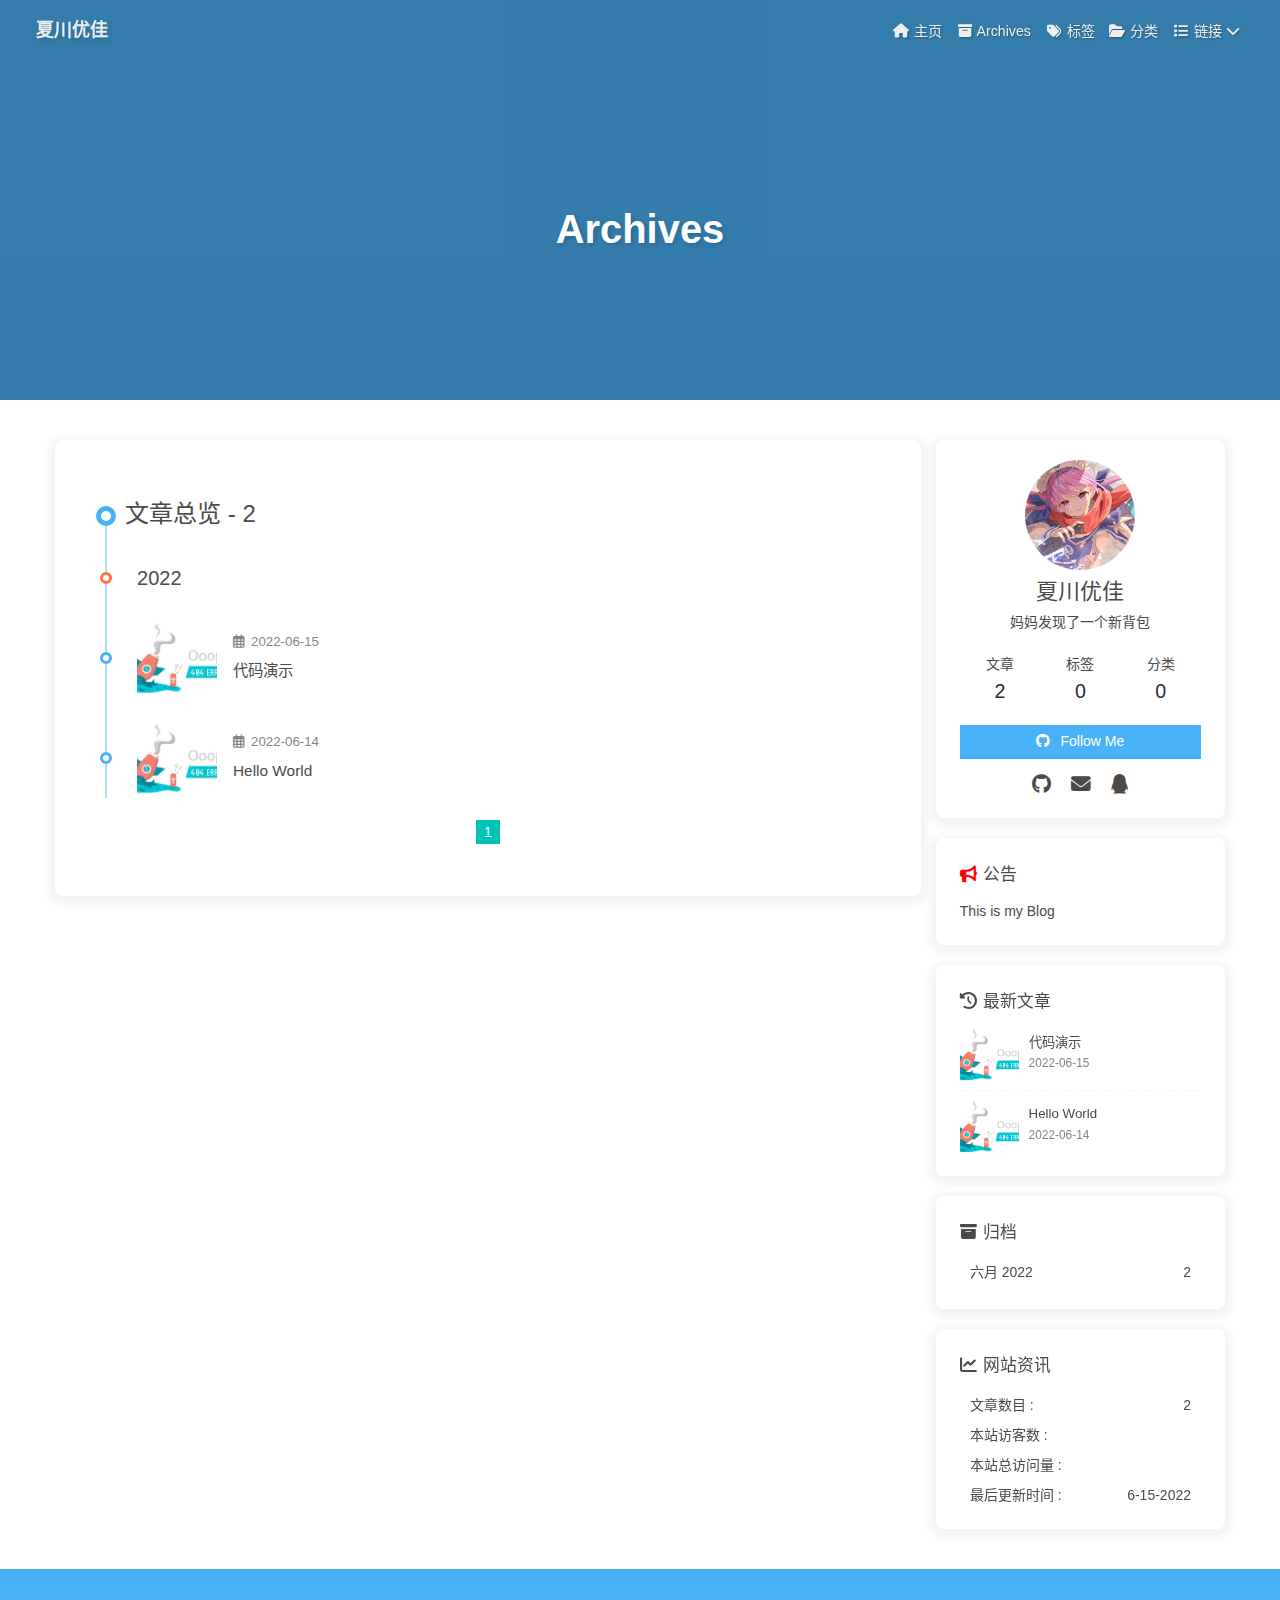
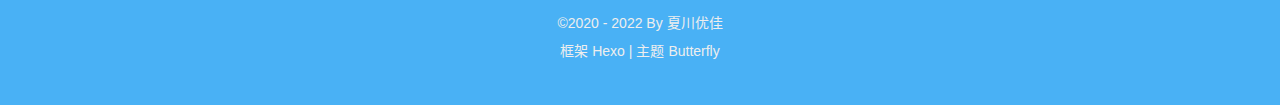
==== commit 7baadef7: "Site updated: 2022-06-15 16:27:54" ====
--- a/archives/index.html
+++ b/archives/index.html
@@ -5,11 +5,11 @@
 <meta property="og:site_name" content="夏川优佳">
 <meta property="og:description" content="妈妈发现了一个新背包">
 <meta property="og:locale" content="zh_CN">
-<meta property="og:image" content="https://xiachuanyoujia.github.io/source/img/preview.gif">
+<meta property="og:image" content="https://xiachuanyoujia.github.io/img/preview.gif">
 <meta property="article:author" content="夏川优佳">
 <meta property="article:tag" content="博客，咕咕咕">
 <meta name="twitter:card" content="summary">
-<meta name="twitter:image" content="https://xiachuanyoujia.github.io/source/img/preview.gif"><link rel="shortcut icon" href="/img/favicon.png"><link rel="canonical" href="https://xiachuanyoujia.github.io/archives/"><link rel="preconnect" href="//cdn.jsdelivr.net"/><link rel="preconnect" href="//busuanzi.ibruce.info"/><link rel="stylesheet" href="/css/index.css"><link rel="stylesheet" href="https://cdn.jsdelivr.net/npm/@fortawesome/fontawesome-free@6/css/all.min.css" media="print" onload="this.media='all'"><link rel="stylesheet" href="https://cdn.jsdelivr.net/npm/@fancyapps/ui/dist/fancybox.css" media="print" onload="this.media='all'"><script>const GLOBAL_CONFIG = { 
+<meta name="twitter:image" content="https://xiachuanyoujia.github.io/img/preview.gif"><link rel="shortcut icon" href="/img/favicon.png"><link rel="canonical" href="https://xiachuanyoujia.github.io/archives/"><link rel="preconnect" href="//cdn.jsdelivr.net"/><link rel="preconnect" href="//busuanzi.ibruce.info"/><link rel="stylesheet" href="/css/index.css"><link rel="stylesheet" href="https://cdn.jsdelivr.net/npm/@fortawesome/fontawesome-free@6/css/all.min.css" media="print" onload="this.media='all'"><link rel="stylesheet" href="https://cdn.jsdelivr.net/npm/@fancyapps/ui/dist/fancybox.css" media="print" onload="this.media='all'"><script>const GLOBAL_CONFIG = { 
   root: '/',
   algolia: undefined,
   localSearch: undefined,
@@ -51,7 +51,7 @@
   isHome: false,
   isHighlightShrink: false,
   isToc: false,
-  postUpdate: '2022-06-15 16:04:23'
+  postUpdate: '2022-06-15 16:27:49'
 }</script><noscript><style type="text/css">
   #nav {
     opacity: 1
@@ -140,4 +140,4 @@
       }
     }
     detectApple()
-    })(window)</script><meta name="generator" content="Hexo 6.2.0"></head><body><div id="sidebar"><div id="menu-mask"></div><div id="sidebar-menus"><div class="avatar-img is-center"><img src="/./source/img/preview.gif" onerror="onerror=null;src='/img/friend_404.gif'" alt="avatar"/></div><div class="sidebar-site-data site-data is-center"><a href="/archives/"><div class="headline">文章</div><div class="length-num">2</div></a><a href="/tags/"><div class="headline">标签</div><div class="length-num">0</div></a><a href="/categories/"><div class="headline">分类</div><div class="length-num">0</div></a></div><hr/><div class="menus_items"><div class="menus_item"><a class="site-page" href="/"><i class="fa-fw fas fa-home"></i><span> 主页</span></a></div><div class="menus_item"><a class="site-page" href="/archives/"><i class="fa-fw fas fa-archive"></i><span> Archives</span></a></div><div class="menus_item"><a class="site-page" href="/tags/"><i class="fa-fw fas fa-tags"></i><span> 标签</span></a></div><div class="menus_item"><a class="site-page" href="/categories/"><i class="fa-fw fas fa-folder-open"></i><span> 分类</span></a></div><div class="menus_item"><a class="site-page group" href="javascript:void(0);"><i class="fa-fw fas fa-list"></i><span> 链接</span><i class="fas fa-chevron-down"></i></a><ul class="menus_item_child"><li><a class="site-page child" href="/link/"><i class="fa-fw fas fa-link"></i><span> 友情链接</span></a></li><li><a class="site-page child" href="/about/"><i class="fa-fw fas fa-heart"></i><span> 关于</span></a></li></ul></div></div></div></div><div class="page" id="body-wrap"><header class="not-home-page" id="page-header" style="background-image: url('https://w.wallhaven.cc/full/1k/wallhaven-1kp8pv.jpg')"><nav id="nav"><span id="blog_name"><a id="site-name" href="/">夏川优佳</a></span><div id="menus"><div class="menus_items"><div class="menus_item"><a class="site-page" href="/"><i class="fa-fw fas fa-home"></i><span> 主页</span></a></div><div class="menus_item"><a class="site-page" href="/archives/"><i class="fa-fw fas fa-archive"></i><span> Archives</span></a></div><div class="menus_item"><a class="site-page" href="/tags/"><i class="fa-fw fas fa-tags"></i><span> 标签</span></a></div><div class="menus_item"><a class="site-page" href="/categories/"><i class="fa-fw fas fa-folder-open"></i><span> 分类</span></a></div><div class="menus_item"><a class="site-page group" href="javascript:void(0);"><i class="fa-fw fas fa-list"></i><span> 链接</span><i class="fas fa-chevron-down"></i></a><ul class="menus_item_child"><li><a class="site-page child" href="/link/"><i class="fa-fw fas fa-link"></i><span> 友情链接</span></a></li><li><a class="site-page child" href="/about/"><i class="fa-fw fas fa-heart"></i><span> 关于</span></a></li></ul></div></div><div id="toggle-menu"><a class="site-page"><i class="fas fa-bars fa-fw"></i></a></div></div></nav><div id="page-site-info"><h1 id="site-title">Archives</h1></div></header><main class="layout" id="content-inner"><div id="archive"><div class="article-sort-title">文章总览 - 2</div><div class="article-sort"><div class="article-sort-item year">2022</div><div class="article-sort-item"><a class="article-sort-item-img" href="/2022/06/15/%E4%BB%A3%E7%A0%81%E5%9D%97%E6%BC%94%E7%A4%BA/%E6%BC%94%E7%A4%BA/" title="代码演示"><img src="https://w.wallhaven.cc/full/w8/wallhaven-w8zv1q.jpg" alt="代码演示" onerror="this.onerror=null;this.src='/img/404.jpg'"></a><div class="article-sort-item-info"><div class="article-sort-item-time"><i class="far fa-calendar-alt"></i><time class="post-meta-date-created" datetime="2022-06-15T03:26:00.630Z" title="发表于 2022-06-15 11:26:00">2022-06-15</time></div><a class="article-sort-item-title" href="/2022/06/15/%E4%BB%A3%E7%A0%81%E5%9D%97%E6%BC%94%E7%A4%BA/%E6%BC%94%E7%A4%BA/" title="代码演示">代码演示</a></div></div><div class="article-sort-item"><a class="article-sort-item-img" href="/2022/06/14/hello-world/" title="Hello World"><img src="https://w.wallhaven.cc/full/w8/wallhaven-w8zv1q.jpg" alt="Hello World" onerror="this.onerror=null;this.src='/img/404.jpg'"></a><div class="article-sort-item-info"><div class="article-sort-item-time"><i class="far fa-calendar-alt"></i><time class="post-meta-date-created" datetime="2022-06-14T13:04:48.218Z" title="发表于 2022-06-14 21:04:48">2022-06-14</time></div><a class="article-sort-item-title" href="/2022/06/14/hello-world/" title="Hello World">Hello World</a></div></div></div><nav id="pagination"><div class="pagination"><span class="page-number current">1</span></div></nav></div><div class="aside-content" id="aside-content"><div class="card-widget card-info"><div class="is-center"><div class="avatar-img"><img src="/./source/img/preview.gif" onerror="this.onerror=null;this.src='/img/friend_404.gif'" alt="avatar"/></div><div class="author-info__name">夏川优佳</div><div class="author-info__description">妈妈发现了一个新背包</div></div><div class="card-info-data site-data is-center"><a href="/archives/"><div class="headline">文章</div><div class="length-num">2</div></a><a href="/tags/"><div class="headline">标签</div><div class="length-num">0</div></a><a href="/categories/"><div class="headline">分类</div><div class="length-num">0</div></a></div><a id="card-info-btn" target="_blank" rel="noopener" href="https://github.com/xxxxxx"><i class="fab fa-github"></i><span>Follow Me</span></a><div class="card-info-social-icons is-center"><a class="social-icon" href="https://github.com/xiachuanyoujia" target="_blank" title="Github"><i class="fab fa-github"></i></a><a class="social-icon" href="mailto:xxxxxx@gmail.com" target="_blank" title="Email"><i class="fas fa-envelope"></i></a><a class="social-icon" href="/1243357202" target="_blank" title="QQ"><i class="fa-brands fa-qq"></i></a></div></div><div class="card-widget card-announcement"><div class="item-headline"><i class="fas fa-bullhorn fa-shake"></i><span>公告</span></div><div class="announcement_content">This is my Blog</div></div><div class="sticky_layout"><div class="card-widget card-recent-post"><div class="item-headline"><i class="fas fa-history"></i><span>最新文章</span></div><div class="aside-list"><div class="aside-list-item"><a class="thumbnail" href="/2022/06/15/%E4%BB%A3%E7%A0%81%E5%9D%97%E6%BC%94%E7%A4%BA/%E6%BC%94%E7%A4%BA/" title="代码演示"><img src="https://w.wallhaven.cc/full/w8/wallhaven-w8zv1q.jpg" onerror="this.onerror=null;this.src='/img/404.jpg'" alt="代码演示"/></a><div class="content"><a class="title" href="/2022/06/15/%E4%BB%A3%E7%A0%81%E5%9D%97%E6%BC%94%E7%A4%BA/%E6%BC%94%E7%A4%BA/" title="代码演示">代码演示</a><time datetime="2022-06-15T03:26:00.630Z" title="发表于 2022-06-15 11:26:00">2022-06-15</time></div></div><div class="aside-list-item"><a class="thumbnail" href="/2022/06/14/hello-world/" title="Hello World"><img src="https://w.wallhaven.cc/full/w8/wallhaven-w8zv1q.jpg" onerror="this.onerror=null;this.src='/img/404.jpg'" alt="Hello World"/></a><div class="content"><a class="title" href="/2022/06/14/hello-world/" title="Hello World">Hello World</a><time datetime="2022-06-14T13:04:48.218Z" title="发表于 2022-06-14 21:04:48">2022-06-14</time></div></div></div></div><div class="card-widget card-archives"><div class="item-headline"><i class="fas fa-archive"></i><span>归档</span></div><ul class="card-archive-list"><li class="card-archive-list-item"><a class="card-archive-list-link" href="/archives/2022/06/"><span class="card-archive-list-date">六月 2022</span><span class="card-archive-list-count">2</span></a></li></ul></div><div class="card-widget card-webinfo"><div class="item-headline"><i class="fas fa-chart-line"></i><span>网站资讯</span></div><div class="webinfo"><div class="webinfo-item"><div class="item-name">文章数目 :</div><div class="item-count">2</div></div><div class="webinfo-item"><div class="item-name">本站访客数 :</div><div class="item-count" id="busuanzi_value_site_uv"></div></div><div class="webinfo-item"><div class="item-name">本站总访问量 :</div><div class="item-count" id="busuanzi_value_site_pv"></div></div><div class="webinfo-item"><div class="item-name">最后更新时间 :</div><div class="item-count" id="last-push-date" data-lastPushDate="2022-06-15T08:04:23.694Z"></div></div></div></div></div></div></main><footer id="footer"><div id="footer-wrap"><div class="copyright">&copy;2020 - 2022 By 夏川优佳</div><div class="framework-info"><span>框架 </span><a target="_blank" rel="noopener" href="https://hexo.io">Hexo</a><span class="footer-separator">|</span><span>主题 </span><a target="_blank" rel="noopener" href="https://github.com/jerryc127/hexo-theme-butterfly">Butterfly</a></div></div></footer></div><div id="rightside"><div id="rightside-config-hide"><button id="darkmode" type="button" title="浅色和深色模式转换"><i class="fas fa-adjust"></i></button><button id="hide-aside-btn" type="button" title="单栏和双栏切换"><i class="fas fa-arrows-alt-h"></i></button></div><div id="rightside-config-show"><button id="rightside_config" type="button" title="设置"><i class="fas fa-cog fa-spin"></i></button><button id="go-up" type="button" title="回到顶部"><i class="fas fa-arrow-up"></i></button></div></div><div><script src="/js/utils.js"></script><script src="/js/main.js"></script><script src="https://cdn.jsdelivr.net/npm/@fancyapps/ui/dist/fancybox.umd.js"></script><div class="js-pjax"></div><script async data-pjax src="//busuanzi.ibruce.info/busuanzi/2.3/busuanzi.pure.mini.js"></script></div></body></html>+    })(window)</script><meta name="generator" content="Hexo 6.2.0"></head><body><div id="sidebar"><div id="menu-mask"></div><div id="sidebar-menus"><div class="avatar-img is-center"><img src="/./img/preview.gif" onerror="onerror=null;src='/img/friend_404.gif'" alt="avatar"/></div><div class="sidebar-site-data site-data is-center"><a href="/archives/"><div class="headline">文章</div><div class="length-num">2</div></a><a href="/tags/"><div class="headline">标签</div><div class="length-num">0</div></a><a href="/categories/"><div class="headline">分类</div><div class="length-num">0</div></a></div><hr/><div class="menus_items"><div class="menus_item"><a class="site-page" href="/"><i class="fa-fw fas fa-home"></i><span> 主页</span></a></div><div class="menus_item"><a class="site-page" href="/archives/"><i class="fa-fw fas fa-archive"></i><span> Archives</span></a></div><div class="menus_item"><a class="site-page" href="/tags/"><i class="fa-fw fas fa-tags"></i><span> 标签</span></a></div><div class="menus_item"><a class="site-page" href="/categories/"><i class="fa-fw fas fa-folder-open"></i><span> 分类</span></a></div><div class="menus_item"><a class="site-page group" href="javascript:void(0);"><i class="fa-fw fas fa-list"></i><span> 链接</span><i class="fas fa-chevron-down"></i></a><ul class="menus_item_child"><li><a class="site-page child" href="/link/"><i class="fa-fw fas fa-link"></i><span> 友情链接</span></a></li><li><a class="site-page child" href="/about/"><i class="fa-fw fas fa-heart"></i><span> 关于</span></a></li></ul></div></div></div></div><div class="page" id="body-wrap"><header class="not-home-page" id="page-header" style="background-image: url('https://w.wallhaven.cc/full/1k/wallhaven-1kp8pv.jpg')"><nav id="nav"><span id="blog_name"><a id="site-name" href="/">夏川优佳</a></span><div id="menus"><div class="menus_items"><div class="menus_item"><a class="site-page" href="/"><i class="fa-fw fas fa-home"></i><span> 主页</span></a></div><div class="menus_item"><a class="site-page" href="/archives/"><i class="fa-fw fas fa-archive"></i><span> Archives</span></a></div><div class="menus_item"><a class="site-page" href="/tags/"><i class="fa-fw fas fa-tags"></i><span> 标签</span></a></div><div class="menus_item"><a class="site-page" href="/categories/"><i class="fa-fw fas fa-folder-open"></i><span> 分类</span></a></div><div class="menus_item"><a class="site-page group" href="javascript:void(0);"><i class="fa-fw fas fa-list"></i><span> 链接</span><i class="fas fa-chevron-down"></i></a><ul class="menus_item_child"><li><a class="site-page child" href="/link/"><i class="fa-fw fas fa-link"></i><span> 友情链接</span></a></li><li><a class="site-page child" href="/about/"><i class="fa-fw fas fa-heart"></i><span> 关于</span></a></li></ul></div></div><div id="toggle-menu"><a class="site-page"><i class="fas fa-bars fa-fw"></i></a></div></div></nav><div id="page-site-info"><h1 id="site-title">Archives</h1></div></header><main class="layout" id="content-inner"><div id="archive"><div class="article-sort-title">文章总览 - 2</div><div class="article-sort"><div class="article-sort-item year">2022</div><div class="article-sort-item"><a class="article-sort-item-img" href="/2022/06/15/%E4%BB%A3%E7%A0%81%E5%9D%97%E6%BC%94%E7%A4%BA/%E6%BC%94%E7%A4%BA/" title="代码演示"><img src="https://w.wallhaven.cc/full/8x/wallhaven-8x2qqk.jpg" alt="代码演示" onerror="this.onerror=null;this.src='/img/404.jpg'"></a><div class="article-sort-item-info"><div class="article-sort-item-time"><i class="far fa-calendar-alt"></i><time class="post-meta-date-created" datetime="2022-06-15T03:26:00.630Z" title="发表于 2022-06-15 11:26:00">2022-06-15</time></div><a class="article-sort-item-title" href="/2022/06/15/%E4%BB%A3%E7%A0%81%E5%9D%97%E6%BC%94%E7%A4%BA/%E6%BC%94%E7%A4%BA/" title="代码演示">代码演示</a></div></div><div class="article-sort-item"><a class="article-sort-item-img" href="/2022/06/14/hello-world/" title="Hello World"><img src="https://w.wallhaven.cc/full/eo/wallhaven-eod558.jpg" alt="Hello World" onerror="this.onerror=null;this.src='/img/404.jpg'"></a><div class="article-sort-item-info"><div class="article-sort-item-time"><i class="far fa-calendar-alt"></i><time class="post-meta-date-created" datetime="2022-06-14T13:04:48.218Z" title="发表于 2022-06-14 21:04:48">2022-06-14</time></div><a class="article-sort-item-title" href="/2022/06/14/hello-world/" title="Hello World">Hello World</a></div></div></div><nav id="pagination"><div class="pagination"><span class="page-number current">1</span></div></nav></div><div class="aside-content" id="aside-content"><div class="card-widget card-info"><div class="is-center"><div class="avatar-img"><img src="/./img/preview.gif" onerror="this.onerror=null;this.src='/img/friend_404.gif'" alt="avatar"/></div><div class="author-info__name">夏川优佳</div><div class="author-info__description">妈妈发现了一个新背包</div></div><div class="card-info-data site-data is-center"><a href="/archives/"><div class="headline">文章</div><div class="length-num">2</div></a><a href="/tags/"><div class="headline">标签</div><div class="length-num">0</div></a><a href="/categories/"><div class="headline">分类</div><div class="length-num">0</div></a></div><a id="card-info-btn" target="_blank" rel="noopener" href="https://github.com/xxxxxx"><i class="fab fa-github"></i><span>Follow Me</span></a><div class="card-info-social-icons is-center"><a class="social-icon" href="https://github.com/xiachuanyoujia" target="_blank" title="Github"><i class="fab fa-github"></i></a><a class="social-icon" href="mailto:xxxxxx@gmail.com" target="_blank" title="Email"><i class="fas fa-envelope"></i></a><a class="social-icon" href="/1243357202" target="_blank" title="QQ"><i class="fa-brands fa-qq"></i></a></div></div><div class="card-widget card-announcement"><div class="item-headline"><i class="fas fa-bullhorn fa-shake"></i><span>公告</span></div><div class="announcement_content">This is my Blog</div></div><div class="sticky_layout"><div class="card-widget card-recent-post"><div class="item-headline"><i class="fas fa-history"></i><span>最新文章</span></div><div class="aside-list"><div class="aside-list-item"><a class="thumbnail" href="/2022/06/15/%E4%BB%A3%E7%A0%81%E5%9D%97%E6%BC%94%E7%A4%BA/%E6%BC%94%E7%A4%BA/" title="代码演示"><img src="https://w.wallhaven.cc/full/8x/wallhaven-8x2qqk.jpg" onerror="this.onerror=null;this.src='/img/404.jpg'" alt="代码演示"/></a><div class="content"><a class="title" href="/2022/06/15/%E4%BB%A3%E7%A0%81%E5%9D%97%E6%BC%94%E7%A4%BA/%E6%BC%94%E7%A4%BA/" title="代码演示">代码演示</a><time datetime="2022-06-15T03:26:00.630Z" title="发表于 2022-06-15 11:26:00">2022-06-15</time></div></div><div class="aside-list-item"><a class="thumbnail" href="/2022/06/14/hello-world/" title="Hello World"><img src="https://w.wallhaven.cc/full/eo/wallhaven-eod558.jpg" onerror="this.onerror=null;this.src='/img/404.jpg'" alt="Hello World"/></a><div class="content"><a class="title" href="/2022/06/14/hello-world/" title="Hello World">Hello World</a><time datetime="2022-06-14T13:04:48.218Z" title="发表于 2022-06-14 21:04:48">2022-06-14</time></div></div></div></div><div class="card-widget card-archives"><div class="item-headline"><i class="fas fa-archive"></i><span>归档</span></div><ul class="card-archive-list"><li class="card-archive-list-item"><a class="card-archive-list-link" href="/archives/2022/06/"><span class="card-archive-list-date">六月 2022</span><span class="card-archive-list-count">2</span></a></li></ul></div><div class="card-widget card-webinfo"><div class="item-headline"><i class="fas fa-chart-line"></i><span>网站资讯</span></div><div class="webinfo"><div class="webinfo-item"><div class="item-name">文章数目 :</div><div class="item-count">2</div></div><div class="webinfo-item"><div class="item-name">本站访客数 :</div><div class="item-count" id="busuanzi_value_site_uv"></div></div><div class="webinfo-item"><div class="item-name">本站总访问量 :</div><div class="item-count" id="busuanzi_value_site_pv"></div></div><div class="webinfo-item"><div class="item-name">最后更新时间 :</div><div class="item-count" id="last-push-date" data-lastPushDate="2022-06-15T08:27:49.118Z"></div></div></div></div></div></div></main><footer id="footer"><div id="footer-wrap"><div class="copyright">&copy;2020 - 2022 By 夏川优佳</div><div class="framework-info"><span>框架 </span><a target="_blank" rel="noopener" href="https://hexo.io">Hexo</a><span class="footer-separator">|</span><span>主题 </span><a target="_blank" rel="noopener" href="https://github.com/jerryc127/hexo-theme-butterfly">Butterfly</a></div></div></footer></div><div id="rightside"><div id="rightside-config-hide"><button id="darkmode" type="button" title="浅色和深色模式转换"><i class="fas fa-adjust"></i></button><button id="hide-aside-btn" type="button" title="单栏和双栏切换"><i class="fas fa-arrows-alt-h"></i></button></div><div id="rightside-config-show"><button id="rightside_config" type="button" title="设置"><i class="fas fa-cog fa-spin"></i></button><button id="go-up" type="button" title="回到顶部"><i class="fas fa-arrow-up"></i></button></div></div><div><script src="/js/utils.js"></script><script src="/js/main.js"></script><script src="https://cdn.jsdelivr.net/npm/@fancyapps/ui/dist/fancybox.umd.js"></script><div class="js-pjax"></div><script async data-pjax src="//busuanzi.ibruce.info/busuanzi/2.3/busuanzi.pure.mini.js"></script></div></body></html>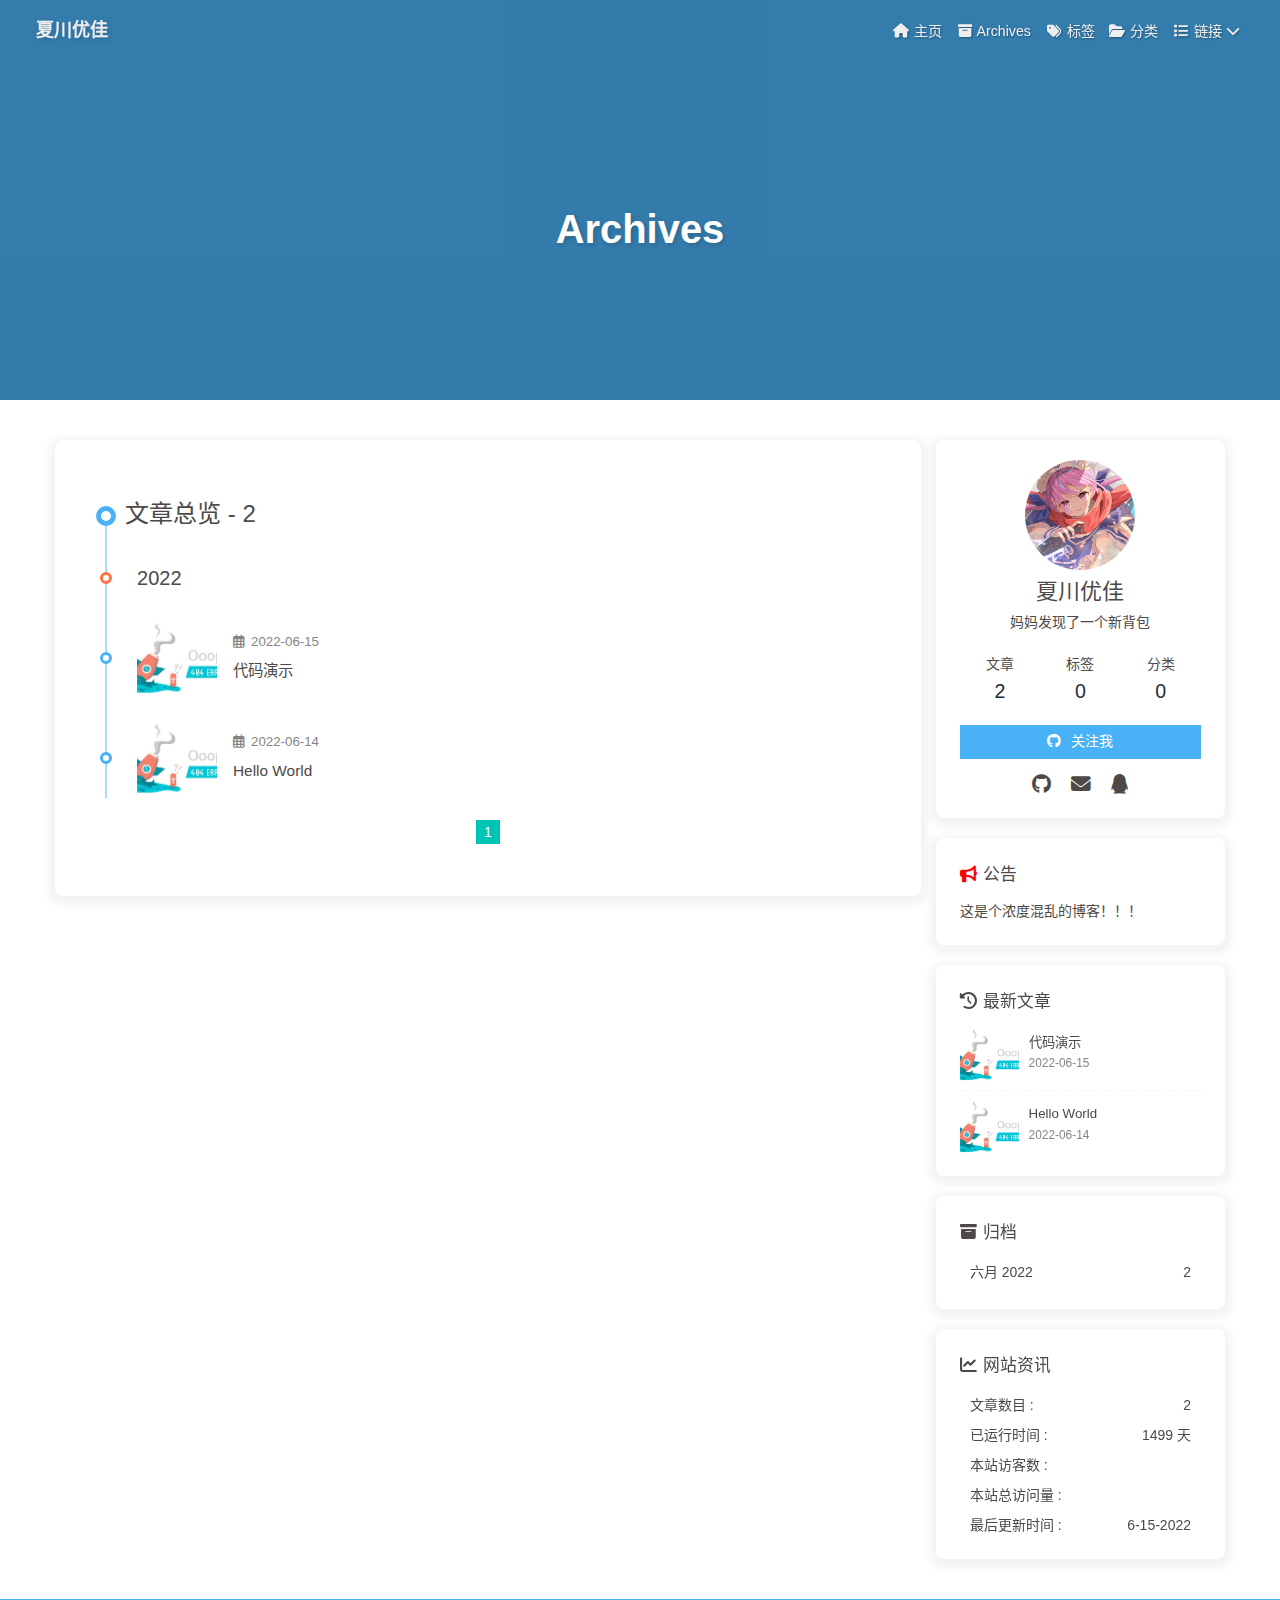
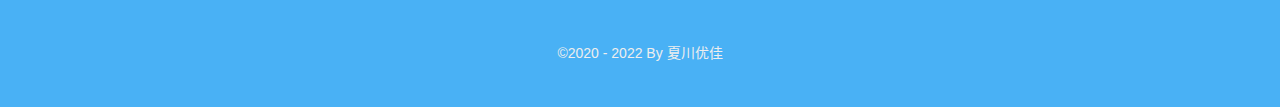
==== commit c0500e75: "Site updated: 2022-06-15 18:01:47" ====
--- a/archives/index.html
+++ b/archives/index.html
@@ -14,7 +14,7 @@
   algolia: undefined,
   localSearch: undefined,
   translate: undefined,
-  noticeOutdate: undefined,
+  noticeOutdate: {"limitDay":30,"position":"top","messagePrev":"该文章创建于","messageNext":"天前，请以最新文章为准."},
   highlight: {"plugin":"highlighjs","highlightCopy":true,"highlightLang":true,"highlightHeightLimit":50},
   copy: {
     success: '复制成功',
@@ -25,7 +25,7 @@
     homepage: false,
     post: false
   },
-  runtime: '',
+  runtime: '天',
   date_suffix: {
     just: '刚刚',
     min: '分钟前',
@@ -51,7 +51,7 @@
   isHome: false,
   isHighlightShrink: false,
   isToc: false,
-  postUpdate: '2022-06-15 16:27:49'
+  postUpdate: '2022-06-15 18:01:42'
 }</script><noscript><style type="text/css">
   #nav {
     opacity: 1
@@ -140,4 +140,4 @@
       }
     }
     detectApple()
-    })(window)</script><meta name="generator" content="Hexo 6.2.0"></head><body><div id="sidebar"><div id="menu-mask"></div><div id="sidebar-menus"><div class="avatar-img is-center"><img src="/./img/preview.gif" onerror="onerror=null;src='/img/friend_404.gif'" alt="avatar"/></div><div class="sidebar-site-data site-data is-center"><a href="/archives/"><div class="headline">文章</div><div class="length-num">2</div></a><a href="/tags/"><div class="headline">标签</div><div class="length-num">0</div></a><a href="/categories/"><div class="headline">分类</div><div class="length-num">0</div></a></div><hr/><div class="menus_items"><div class="menus_item"><a class="site-page" href="/"><i class="fa-fw fas fa-home"></i><span> 主页</span></a></div><div class="menus_item"><a class="site-page" href="/archives/"><i class="fa-fw fas fa-archive"></i><span> Archives</span></a></div><div class="menus_item"><a class="site-page" href="/tags/"><i class="fa-fw fas fa-tags"></i><span> 标签</span></a></div><div class="menus_item"><a class="site-page" href="/categories/"><i class="fa-fw fas fa-folder-open"></i><span> 分类</span></a></div><div class="menus_item"><a class="site-page group" href="javascript:void(0);"><i class="fa-fw fas fa-list"></i><span> 链接</span><i class="fas fa-chevron-down"></i></a><ul class="menus_item_child"><li><a class="site-page child" href="/link/"><i class="fa-fw fas fa-link"></i><span> 友情链接</span></a></li><li><a class="site-page child" href="/about/"><i class="fa-fw fas fa-heart"></i><span> 关于</span></a></li></ul></div></div></div></div><div class="page" id="body-wrap"><header class="not-home-page" id="page-header" style="background-image: url('https://w.wallhaven.cc/full/1k/wallhaven-1kp8pv.jpg')"><nav id="nav"><span id="blog_name"><a id="site-name" href="/">夏川优佳</a></span><div id="menus"><div class="menus_items"><div class="menus_item"><a class="site-page" href="/"><i class="fa-fw fas fa-home"></i><span> 主页</span></a></div><div class="menus_item"><a class="site-page" href="/archives/"><i class="fa-fw fas fa-archive"></i><span> Archives</span></a></div><div class="menus_item"><a class="site-page" href="/tags/"><i class="fa-fw fas fa-tags"></i><span> 标签</span></a></div><div class="menus_item"><a class="site-page" href="/categories/"><i class="fa-fw fas fa-folder-open"></i><span> 分类</span></a></div><div class="menus_item"><a class="site-page group" href="javascript:void(0);"><i class="fa-fw fas fa-list"></i><span> 链接</span><i class="fas fa-chevron-down"></i></a><ul class="menus_item_child"><li><a class="site-page child" href="/link/"><i class="fa-fw fas fa-link"></i><span> 友情链接</span></a></li><li><a class="site-page child" href="/about/"><i class="fa-fw fas fa-heart"></i><span> 关于</span></a></li></ul></div></div><div id="toggle-menu"><a class="site-page"><i class="fas fa-bars fa-fw"></i></a></div></div></nav><div id="page-site-info"><h1 id="site-title">Archives</h1></div></header><main class="layout" id="content-inner"><div id="archive"><div class="article-sort-title">文章总览 - 2</div><div class="article-sort"><div class="article-sort-item year">2022</div><div class="article-sort-item"><a class="article-sort-item-img" href="/2022/06/15/%E4%BB%A3%E7%A0%81%E5%9D%97%E6%BC%94%E7%A4%BA/%E6%BC%94%E7%A4%BA/" title="代码演示"><img src="https://w.wallhaven.cc/full/8x/wallhaven-8x2qqk.jpg" alt="代码演示" onerror="this.onerror=null;this.src='/img/404.jpg'"></a><div class="article-sort-item-info"><div class="article-sort-item-time"><i class="far fa-calendar-alt"></i><time class="post-meta-date-created" datetime="2022-06-15T03:26:00.630Z" title="发表于 2022-06-15 11:26:00">2022-06-15</time></div><a class="article-sort-item-title" href="/2022/06/15/%E4%BB%A3%E7%A0%81%E5%9D%97%E6%BC%94%E7%A4%BA/%E6%BC%94%E7%A4%BA/" title="代码演示">代码演示</a></div></div><div class="article-sort-item"><a class="article-sort-item-img" href="/2022/06/14/hello-world/" title="Hello World"><img src="https://w.wallhaven.cc/full/eo/wallhaven-eod558.jpg" alt="Hello World" onerror="this.onerror=null;this.src='/img/404.jpg'"></a><div class="article-sort-item-info"><div class="article-sort-item-time"><i class="far fa-calendar-alt"></i><time class="post-meta-date-created" datetime="2022-06-14T13:04:48.218Z" title="发表于 2022-06-14 21:04:48">2022-06-14</time></div><a class="article-sort-item-title" href="/2022/06/14/hello-world/" title="Hello World">Hello World</a></div></div></div><nav id="pagination"><div class="pagination"><span class="page-number current">1</span></div></nav></div><div class="aside-content" id="aside-content"><div class="card-widget card-info"><div class="is-center"><div class="avatar-img"><img src="/./img/preview.gif" onerror="this.onerror=null;this.src='/img/friend_404.gif'" alt="avatar"/></div><div class="author-info__name">夏川优佳</div><div class="author-info__description">妈妈发现了一个新背包</div></div><div class="card-info-data site-data is-center"><a href="/archives/"><div class="headline">文章</div><div class="length-num">2</div></a><a href="/tags/"><div class="headline">标签</div><div class="length-num">0</div></a><a href="/categories/"><div class="headline">分类</div><div class="length-num">0</div></a></div><a id="card-info-btn" target="_blank" rel="noopener" href="https://github.com/xxxxxx"><i class="fab fa-github"></i><span>Follow Me</span></a><div class="card-info-social-icons is-center"><a class="social-icon" href="https://github.com/xiachuanyoujia" target="_blank" title="Github"><i class="fab fa-github"></i></a><a class="social-icon" href="mailto:xxxxxx@gmail.com" target="_blank" title="Email"><i class="fas fa-envelope"></i></a><a class="social-icon" href="/1243357202" target="_blank" title="QQ"><i class="fa-brands fa-qq"></i></a></div></div><div class="card-widget card-announcement"><div class="item-headline"><i class="fas fa-bullhorn fa-shake"></i><span>公告</span></div><div class="announcement_content">This is my Blog</div></div><div class="sticky_layout"><div class="card-widget card-recent-post"><div class="item-headline"><i class="fas fa-history"></i><span>最新文章</span></div><div class="aside-list"><div class="aside-list-item"><a class="thumbnail" href="/2022/06/15/%E4%BB%A3%E7%A0%81%E5%9D%97%E6%BC%94%E7%A4%BA/%E6%BC%94%E7%A4%BA/" title="代码演示"><img src="https://w.wallhaven.cc/full/8x/wallhaven-8x2qqk.jpg" onerror="this.onerror=null;this.src='/img/404.jpg'" alt="代码演示"/></a><div class="content"><a class="title" href="/2022/06/15/%E4%BB%A3%E7%A0%81%E5%9D%97%E6%BC%94%E7%A4%BA/%E6%BC%94%E7%A4%BA/" title="代码演示">代码演示</a><time datetime="2022-06-15T03:26:00.630Z" title="发表于 2022-06-15 11:26:00">2022-06-15</time></div></div><div class="aside-list-item"><a class="thumbnail" href="/2022/06/14/hello-world/" title="Hello World"><img src="https://w.wallhaven.cc/full/eo/wallhaven-eod558.jpg" onerror="this.onerror=null;this.src='/img/404.jpg'" alt="Hello World"/></a><div class="content"><a class="title" href="/2022/06/14/hello-world/" title="Hello World">Hello World</a><time datetime="2022-06-14T13:04:48.218Z" title="发表于 2022-06-14 21:04:48">2022-06-14</time></div></div></div></div><div class="card-widget card-archives"><div class="item-headline"><i class="fas fa-archive"></i><span>归档</span></div><ul class="card-archive-list"><li class="card-archive-list-item"><a class="card-archive-list-link" href="/archives/2022/06/"><span class="card-archive-list-date">六月 2022</span><span class="card-archive-list-count">2</span></a></li></ul></div><div class="card-widget card-webinfo"><div class="item-headline"><i class="fas fa-chart-line"></i><span>网站资讯</span></div><div class="webinfo"><div class="webinfo-item"><div class="item-name">文章数目 :</div><div class="item-count">2</div></div><div class="webinfo-item"><div class="item-name">本站访客数 :</div><div class="item-count" id="busuanzi_value_site_uv"></div></div><div class="webinfo-item"><div class="item-name">本站总访问量 :</div><div class="item-count" id="busuanzi_value_site_pv"></div></div><div class="webinfo-item"><div class="item-name">最后更新时间 :</div><div class="item-count" id="last-push-date" data-lastPushDate="2022-06-15T08:27:49.118Z"></div></div></div></div></div></div></main><footer id="footer"><div id="footer-wrap"><div class="copyright">&copy;2020 - 2022 By 夏川优佳</div><div class="framework-info"><span>框架 </span><a target="_blank" rel="noopener" href="https://hexo.io">Hexo</a><span class="footer-separator">|</span><span>主题 </span><a target="_blank" rel="noopener" href="https://github.com/jerryc127/hexo-theme-butterfly">Butterfly</a></div></div></footer></div><div id="rightside"><div id="rightside-config-hide"><button id="darkmode" type="button" title="浅色和深色模式转换"><i class="fas fa-adjust"></i></button><button id="hide-aside-btn" type="button" title="单栏和双栏切换"><i class="fas fa-arrows-alt-h"></i></button></div><div id="rightside-config-show"><button id="rightside_config" type="button" title="设置"><i class="fas fa-cog fa-spin"></i></button><button id="go-up" type="button" title="回到顶部"><i class="fas fa-arrow-up"></i></button></div></div><div><script src="/js/utils.js"></script><script src="/js/main.js"></script><script src="https://cdn.jsdelivr.net/npm/@fancyapps/ui/dist/fancybox.umd.js"></script><div class="js-pjax"></div><script async data-pjax src="//busuanzi.ibruce.info/busuanzi/2.3/busuanzi.pure.mini.js"></script></div></body></html>+    })(window)</script><meta name="generator" content="Hexo 6.2.0"></head><body><div id="sidebar"><div id="menu-mask"></div><div id="sidebar-menus"><div class="avatar-img is-center"><img src="/./img/preview.gif" onerror="onerror=null;src='/img/friend_404.gif'" alt="avatar"/></div><div class="sidebar-site-data site-data is-center"><a href="/archives/"><div class="headline">文章</div><div class="length-num">2</div></a><a href="/tags/"><div class="headline">标签</div><div class="length-num">0</div></a><a href="/categories/"><div class="headline">分类</div><div class="length-num">0</div></a></div><hr/><div class="menus_items"><div class="menus_item"><a class="site-page" href="/"><i class="fa-fw fas fa-home"></i><span> 主页</span></a></div><div class="menus_item"><a class="site-page" href="/archives/"><i class="fa-fw fas fa-archive"></i><span> Archives</span></a></div><div class="menus_item"><a class="site-page" href="/tags/"><i class="fa-fw fas fa-tags"></i><span> 标签</span></a></div><div class="menus_item"><a class="site-page" href="/categories/"><i class="fa-fw fas fa-folder-open"></i><span> 分类</span></a></div><div class="menus_item"><a class="site-page group" href="javascript:void(0);"><i class="fa-fw fas fa-list"></i><span> 链接</span><i class="fas fa-chevron-down"></i></a><ul class="menus_item_child"><li><a class="site-page child" href="/link/"><i class="fa-fw fas fa-link"></i><span> 友情链接</span></a></li><li><a class="site-page child" href="/about/"><i class="fa-fw fas fa-heart"></i><span> 关于</span></a></li></ul></div></div></div></div><div class="page" id="body-wrap"><header class="not-home-page" id="page-header" style="background-image: url('https://w.wallhaven.cc/full/1k/wallhaven-1kp8pv.jpg')"><nav id="nav"><span id="blog_name"><a id="site-name" href="/">夏川优佳</a></span><div id="menus"><div class="menus_items"><div class="menus_item"><a class="site-page" href="/"><i class="fa-fw fas fa-home"></i><span> 主页</span></a></div><div class="menus_item"><a class="site-page" href="/archives/"><i class="fa-fw fas fa-archive"></i><span> Archives</span></a></div><div class="menus_item"><a class="site-page" href="/tags/"><i class="fa-fw fas fa-tags"></i><span> 标签</span></a></div><div class="menus_item"><a class="site-page" href="/categories/"><i class="fa-fw fas fa-folder-open"></i><span> 分类</span></a></div><div class="menus_item"><a class="site-page group" href="javascript:void(0);"><i class="fa-fw fas fa-list"></i><span> 链接</span><i class="fas fa-chevron-down"></i></a><ul class="menus_item_child"><li><a class="site-page child" href="/link/"><i class="fa-fw fas fa-link"></i><span> 友情链接</span></a></li><li><a class="site-page child" href="/about/"><i class="fa-fw fas fa-heart"></i><span> 关于</span></a></li></ul></div></div><div id="toggle-menu"><a class="site-page"><i class="fas fa-bars fa-fw"></i></a></div></div></nav><div id="page-site-info"><h1 id="site-title">Archives</h1></div></header><main class="layout" id="content-inner"><div id="archive"><div class="article-sort-title">文章总览 - 2</div><div class="article-sort"><div class="article-sort-item year">2022</div><div class="article-sort-item"><a class="article-sort-item-img" href="/2022/06/15/%E4%BB%A3%E7%A0%81%E5%9D%97%E6%BC%94%E7%A4%BA/%E6%BC%94%E7%A4%BA/" title="代码演示"><img src="https://w.wallhaven.cc/full/8x/wallhaven-8x2qqk.jpg" alt="代码演示" onerror="this.onerror=null;this.src='/img/404.jpg'"></a><div class="article-sort-item-info"><div class="article-sort-item-time"><i class="far fa-calendar-alt"></i><time class="post-meta-date-created" datetime="2022-06-15T03:26:00.630Z" title="发表于 2022-06-15 11:26:00">2022-06-15</time></div><a class="article-sort-item-title" href="/2022/06/15/%E4%BB%A3%E7%A0%81%E5%9D%97%E6%BC%94%E7%A4%BA/%E6%BC%94%E7%A4%BA/" title="代码演示">代码演示</a></div></div><div class="article-sort-item"><a class="article-sort-item-img" href="/2022/06/14/hello-world/" title="Hello World"><img src="https://w.wallhaven.cc/full/eo/wallhaven-eod558.jpg" alt="Hello World" onerror="this.onerror=null;this.src='/img/404.jpg'"></a><div class="article-sort-item-info"><div class="article-sort-item-time"><i class="far fa-calendar-alt"></i><time class="post-meta-date-created" datetime="2022-06-14T13:04:48.218Z" title="发表于 2022-06-14 21:04:48">2022-06-14</time></div><a class="article-sort-item-title" href="/2022/06/14/hello-world/" title="Hello World">Hello World</a></div></div></div><nav id="pagination"><div class="pagination"><span class="page-number current">1</span></div></nav></div><div class="aside-content" id="aside-content"><div class="card-widget card-info"><div class="is-center"><div class="avatar-img"><img src="/./img/preview.gif" onerror="this.onerror=null;this.src='/img/friend_404.gif'" alt="avatar"/></div><div class="author-info__name">夏川优佳</div><div class="author-info__description">妈妈发现了一个新背包</div></div><div class="card-info-data site-data is-center"><a href="/archives/"><div class="headline">文章</div><div class="length-num">2</div></a><a href="/tags/"><div class="headline">标签</div><div class="length-num">0</div></a><a href="/categories/"><div class="headline">分类</div><div class="length-num">0</div></a></div><a id="card-info-btn" target="_blank" rel="noopener" href="https://github.com/xiachuanyoujia"><i class="fab fa-github"></i><span>关注我</span></a><div class="card-info-social-icons is-center"><a class="social-icon" href="https://github.com/xiachuanyoujia" target="_blank" title="Github"><i class="fab fa-github"></i></a><a class="social-icon" href="mailto:xxxxxx@gmail.com" target="_blank" title="Email"><i class="fas fa-envelope"></i></a><a class="social-icon" href="/1243357202" target="_blank" title="QQ"><i class="fa-brands fa-qq"></i></a></div></div><div class="card-widget card-announcement"><div class="item-headline"><i class="fas fa-bullhorn fa-shake"></i><span>公告</span></div><div class="announcement_content">这是个浓度混乱的博客！！！</div></div><div class="sticky_layout"><div class="card-widget card-recent-post"><div class="item-headline"><i class="fas fa-history"></i><span>最新文章</span></div><div class="aside-list"><div class="aside-list-item"><a class="thumbnail" href="/2022/06/15/%E4%BB%A3%E7%A0%81%E5%9D%97%E6%BC%94%E7%A4%BA/%E6%BC%94%E7%A4%BA/" title="代码演示"><img src="https://w.wallhaven.cc/full/8x/wallhaven-8x2qqk.jpg" onerror="this.onerror=null;this.src='/img/404.jpg'" alt="代码演示"/></a><div class="content"><a class="title" href="/2022/06/15/%E4%BB%A3%E7%A0%81%E5%9D%97%E6%BC%94%E7%A4%BA/%E6%BC%94%E7%A4%BA/" title="代码演示">代码演示</a><time datetime="2022-06-15T03:26:00.630Z" title="发表于 2022-06-15 11:26:00">2022-06-15</time></div></div><div class="aside-list-item"><a class="thumbnail" href="/2022/06/14/hello-world/" title="Hello World"><img src="https://w.wallhaven.cc/full/eo/wallhaven-eod558.jpg" onerror="this.onerror=null;this.src='/img/404.jpg'" alt="Hello World"/></a><div class="content"><a class="title" href="/2022/06/14/hello-world/" title="Hello World">Hello World</a><time datetime="2022-06-14T13:04:48.218Z" title="发表于 2022-06-14 21:04:48">2022-06-14</time></div></div></div></div><div class="card-widget card-archives"><div class="item-headline"><i class="fas fa-archive"></i><span>归档</span></div><ul class="card-archive-list"><li class="card-archive-list-item"><a class="card-archive-list-link" href="/archives/2022/06/"><span class="card-archive-list-date">六月 2022</span><span class="card-archive-list-count">2</span></a></li></ul></div><div class="card-widget card-webinfo"><div class="item-headline"><i class="fas fa-chart-line"></i><span>网站资讯</span></div><div class="webinfo"><div class="webinfo-item"><div class="item-name">文章数目 :</div><div class="item-count">2</div></div><div class="webinfo-item"><div class="item-name">已运行时间 :</div><div class="item-count" id="runtimeshow" data-publishDate="2022-06-15T10:01:42.054Z"></div></div><div class="webinfo-item"><div class="item-name">本站访客数 :</div><div class="item-count" id="busuanzi_value_site_uv"></div></div><div class="webinfo-item"><div class="item-name">本站总访问量 :</div><div class="item-count" id="busuanzi_value_site_pv"></div></div><div class="webinfo-item"><div class="item-name">最后更新时间 :</div><div class="item-count" id="last-push-date" data-lastPushDate="2022-06-15T10:01:42.054Z"></div></div></div></div></div></div></main><footer id="footer"><div id="footer-wrap"><div class="copyright">&copy;2020 - 2022 By 夏川优佳</div></div></footer></div><div id="rightside"><div id="rightside-config-hide"><button id="darkmode" type="button" title="浅色和深色模式转换"><i class="fas fa-adjust"></i></button><button id="hide-aside-btn" type="button" title="单栏和双栏切换"><i class="fas fa-arrows-alt-h"></i></button></div><div id="rightside-config-show"><button id="rightside_config" type="button" title="设置"><i class="fas fa-cog fa-spin"></i></button><button id="go-up" type="button" title="回到顶部"><i class="fas fa-arrow-up"></i></button></div></div><div><script src="/js/utils.js"></script><script src="/js/main.js"></script><script src="https://cdn.jsdelivr.net/npm/@fancyapps/ui/dist/fancybox.umd.js"></script><div class="js-pjax"></div><script async data-pjax src="//busuanzi.ibruce.info/busuanzi/2.3/busuanzi.pure.mini.js"></script></div></body></html>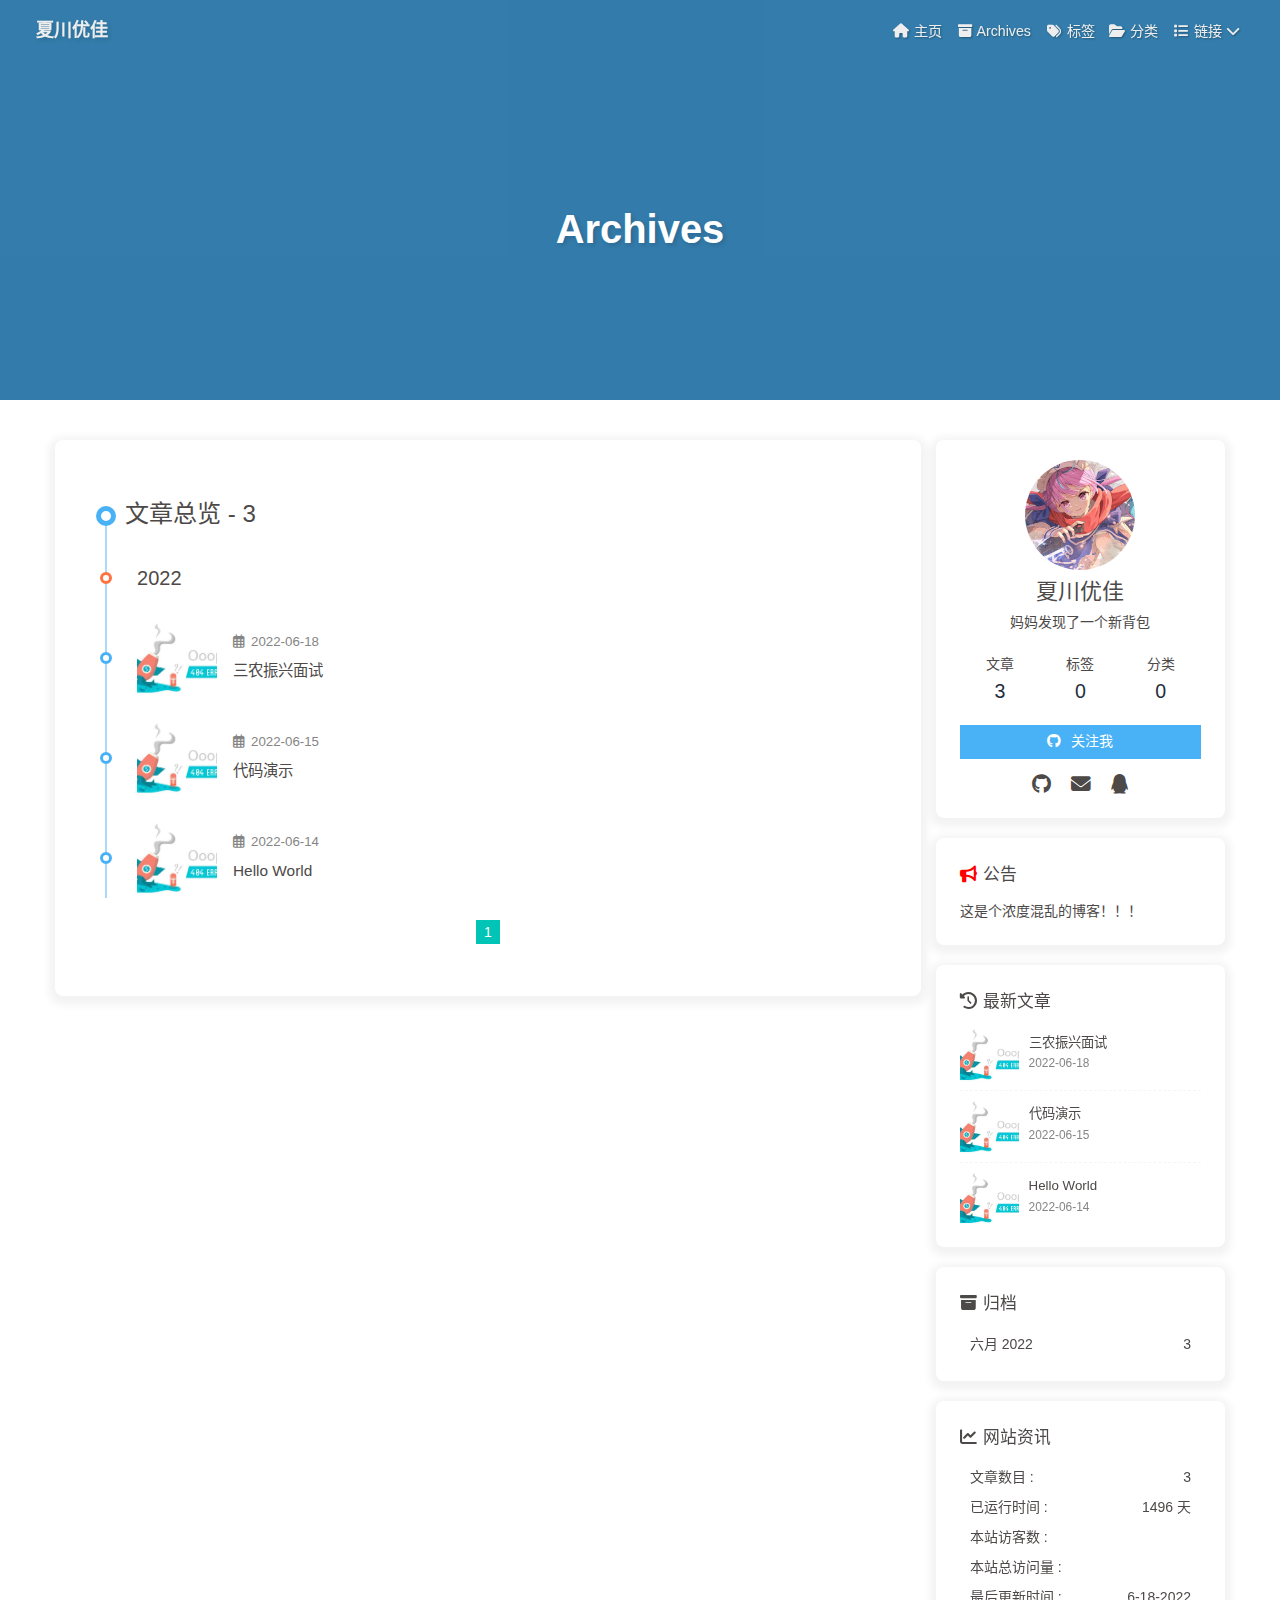
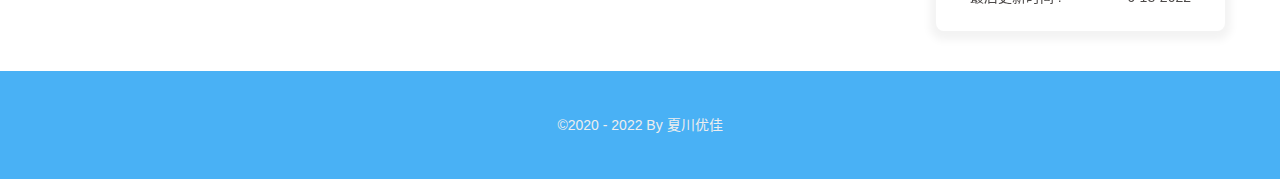
==== commit b209c9c1: "Site updated: 2022-06-18 23:35:55" ====
--- a/archives/index.html
+++ b/archives/index.html
@@ -51,7 +51,7 @@
   isHome: false,
   isHighlightShrink: false,
   isToc: false,
-  postUpdate: '2022-06-15 18:01:42'
+  postUpdate: '2022-06-18 23:35:46'
 }</script><noscript><style type="text/css">
   #nav {
     opacity: 1
@@ -140,4 +140,4 @@
       }
     }
     detectApple()
-    })(window)</script><meta name="generator" content="Hexo 6.2.0"></head><body><div id="sidebar"><div id="menu-mask"></div><div id="sidebar-menus"><div class="avatar-img is-center"><img src="/./img/preview.gif" onerror="onerror=null;src='/img/friend_404.gif'" alt="avatar"/></div><div class="sidebar-site-data site-data is-center"><a href="/archives/"><div class="headline">文章</div><div class="length-num">2</div></a><a href="/tags/"><div class="headline">标签</div><div class="length-num">0</div></a><a href="/categories/"><div class="headline">分类</div><div class="length-num">0</div></a></div><hr/><div class="menus_items"><div class="menus_item"><a class="site-page" href="/"><i class="fa-fw fas fa-home"></i><span> 主页</span></a></div><div class="menus_item"><a class="site-page" href="/archives/"><i class="fa-fw fas fa-archive"></i><span> Archives</span></a></div><div class="menus_item"><a class="site-page" href="/tags/"><i class="fa-fw fas fa-tags"></i><span> 标签</span></a></div><div class="menus_item"><a class="site-page" href="/categories/"><i class="fa-fw fas fa-folder-open"></i><span> 分类</span></a></div><div class="menus_item"><a class="site-page group" href="javascript:void(0);"><i class="fa-fw fas fa-list"></i><span> 链接</span><i class="fas fa-chevron-down"></i></a><ul class="menus_item_child"><li><a class="site-page child" href="/link/"><i class="fa-fw fas fa-link"></i><span> 友情链接</span></a></li><li><a class="site-page child" href="/about/"><i class="fa-fw fas fa-heart"></i><span> 关于</span></a></li></ul></div></div></div></div><div class="page" id="body-wrap"><header class="not-home-page" id="page-header" style="background-image: url('https://w.wallhaven.cc/full/1k/wallhaven-1kp8pv.jpg')"><nav id="nav"><span id="blog_name"><a id="site-name" href="/">夏川优佳</a></span><div id="menus"><div class="menus_items"><div class="menus_item"><a class="site-page" href="/"><i class="fa-fw fas fa-home"></i><span> 主页</span></a></div><div class="menus_item"><a class="site-page" href="/archives/"><i class="fa-fw fas fa-archive"></i><span> Archives</span></a></div><div class="menus_item"><a class="site-page" href="/tags/"><i class="fa-fw fas fa-tags"></i><span> 标签</span></a></div><div class="menus_item"><a class="site-page" href="/categories/"><i class="fa-fw fas fa-folder-open"></i><span> 分类</span></a></div><div class="menus_item"><a class="site-page group" href="javascript:void(0);"><i class="fa-fw fas fa-list"></i><span> 链接</span><i class="fas fa-chevron-down"></i></a><ul class="menus_item_child"><li><a class="site-page child" href="/link/"><i class="fa-fw fas fa-link"></i><span> 友情链接</span></a></li><li><a class="site-page child" href="/about/"><i class="fa-fw fas fa-heart"></i><span> 关于</span></a></li></ul></div></div><div id="toggle-menu"><a class="site-page"><i class="fas fa-bars fa-fw"></i></a></div></div></nav><div id="page-site-info"><h1 id="site-title">Archives</h1></div></header><main class="layout" id="content-inner"><div id="archive"><div class="article-sort-title">文章总览 - 2</div><div class="article-sort"><div class="article-sort-item year">2022</div><div class="article-sort-item"><a class="article-sort-item-img" href="/2022/06/15/%E4%BB%A3%E7%A0%81%E5%9D%97%E6%BC%94%E7%A4%BA/%E6%BC%94%E7%A4%BA/" title="代码演示"><img src="https://w.wallhaven.cc/full/8x/wallhaven-8x2qqk.jpg" alt="代码演示" onerror="this.onerror=null;this.src='/img/404.jpg'"></a><div class="article-sort-item-info"><div class="article-sort-item-time"><i class="far fa-calendar-alt"></i><time class="post-meta-date-created" datetime="2022-06-15T03:26:00.630Z" title="发表于 2022-06-15 11:26:00">2022-06-15</time></div><a class="article-sort-item-title" href="/2022/06/15/%E4%BB%A3%E7%A0%81%E5%9D%97%E6%BC%94%E7%A4%BA/%E6%BC%94%E7%A4%BA/" title="代码演示">代码演示</a></div></div><div class="article-sort-item"><a class="article-sort-item-img" href="/2022/06/14/hello-world/" title="Hello World"><img src="https://w.wallhaven.cc/full/eo/wallhaven-eod558.jpg" alt="Hello World" onerror="this.onerror=null;this.src='/img/404.jpg'"></a><div class="article-sort-item-info"><div class="article-sort-item-time"><i class="far fa-calendar-alt"></i><time class="post-meta-date-created" datetime="2022-06-14T13:04:48.218Z" title="发表于 2022-06-14 21:04:48">2022-06-14</time></div><a class="article-sort-item-title" href="/2022/06/14/hello-world/" title="Hello World">Hello World</a></div></div></div><nav id="pagination"><div class="pagination"><span class="page-number current">1</span></div></nav></div><div class="aside-content" id="aside-content"><div class="card-widget card-info"><div class="is-center"><div class="avatar-img"><img src="/./img/preview.gif" onerror="this.onerror=null;this.src='/img/friend_404.gif'" alt="avatar"/></div><div class="author-info__name">夏川优佳</div><div class="author-info__description">妈妈发现了一个新背包</div></div><div class="card-info-data site-data is-center"><a href="/archives/"><div class="headline">文章</div><div class="length-num">2</div></a><a href="/tags/"><div class="headline">标签</div><div class="length-num">0</div></a><a href="/categories/"><div class="headline">分类</div><div class="length-num">0</div></a></div><a id="card-info-btn" target="_blank" rel="noopener" href="https://github.com/xiachuanyoujia"><i class="fab fa-github"></i><span>关注我</span></a><div class="card-info-social-icons is-center"><a class="social-icon" href="https://github.com/xiachuanyoujia" target="_blank" title="Github"><i class="fab fa-github"></i></a><a class="social-icon" href="mailto:xxxxxx@gmail.com" target="_blank" title="Email"><i class="fas fa-envelope"></i></a><a class="social-icon" href="/1243357202" target="_blank" title="QQ"><i class="fa-brands fa-qq"></i></a></div></div><div class="card-widget card-announcement"><div class="item-headline"><i class="fas fa-bullhorn fa-shake"></i><span>公告</span></div><div class="announcement_content">这是个浓度混乱的博客！！！</div></div><div class="sticky_layout"><div class="card-widget card-recent-post"><div class="item-headline"><i class="fas fa-history"></i><span>最新文章</span></div><div class="aside-list"><div class="aside-list-item"><a class="thumbnail" href="/2022/06/15/%E4%BB%A3%E7%A0%81%E5%9D%97%E6%BC%94%E7%A4%BA/%E6%BC%94%E7%A4%BA/" title="代码演示"><img src="https://w.wallhaven.cc/full/8x/wallhaven-8x2qqk.jpg" onerror="this.onerror=null;this.src='/img/404.jpg'" alt="代码演示"/></a><div class="content"><a class="title" href="/2022/06/15/%E4%BB%A3%E7%A0%81%E5%9D%97%E6%BC%94%E7%A4%BA/%E6%BC%94%E7%A4%BA/" title="代码演示">代码演示</a><time datetime="2022-06-15T03:26:00.630Z" title="发表于 2022-06-15 11:26:00">2022-06-15</time></div></div><div class="aside-list-item"><a class="thumbnail" href="/2022/06/14/hello-world/" title="Hello World"><img src="https://w.wallhaven.cc/full/eo/wallhaven-eod558.jpg" onerror="this.onerror=null;this.src='/img/404.jpg'" alt="Hello World"/></a><div class="content"><a class="title" href="/2022/06/14/hello-world/" title="Hello World">Hello World</a><time datetime="2022-06-14T13:04:48.218Z" title="发表于 2022-06-14 21:04:48">2022-06-14</time></div></div></div></div><div class="card-widget card-archives"><div class="item-headline"><i class="fas fa-archive"></i><span>归档</span></div><ul class="card-archive-list"><li class="card-archive-list-item"><a class="card-archive-list-link" href="/archives/2022/06/"><span class="card-archive-list-date">六月 2022</span><span class="card-archive-list-count">2</span></a></li></ul></div><div class="card-widget card-webinfo"><div class="item-headline"><i class="fas fa-chart-line"></i><span>网站资讯</span></div><div class="webinfo"><div class="webinfo-item"><div class="item-name">文章数目 :</div><div class="item-count">2</div></div><div class="webinfo-item"><div class="item-name">已运行时间 :</div><div class="item-count" id="runtimeshow" data-publishDate="2022-06-15T10:01:42.054Z"></div></div><div class="webinfo-item"><div class="item-name">本站访客数 :</div><div class="item-count" id="busuanzi_value_site_uv"></div></div><div class="webinfo-item"><div class="item-name">本站总访问量 :</div><div class="item-count" id="busuanzi_value_site_pv"></div></div><div class="webinfo-item"><div class="item-name">最后更新时间 :</div><div class="item-count" id="last-push-date" data-lastPushDate="2022-06-15T10:01:42.054Z"></div></div></div></div></div></div></main><footer id="footer"><div id="footer-wrap"><div class="copyright">&copy;2020 - 2022 By 夏川优佳</div></div></footer></div><div id="rightside"><div id="rightside-config-hide"><button id="darkmode" type="button" title="浅色和深色模式转换"><i class="fas fa-adjust"></i></button><button id="hide-aside-btn" type="button" title="单栏和双栏切换"><i class="fas fa-arrows-alt-h"></i></button></div><div id="rightside-config-show"><button id="rightside_config" type="button" title="设置"><i class="fas fa-cog fa-spin"></i></button><button id="go-up" type="button" title="回到顶部"><i class="fas fa-arrow-up"></i></button></div></div><div><script src="/js/utils.js"></script><script src="/js/main.js"></script><script src="https://cdn.jsdelivr.net/npm/@fancyapps/ui/dist/fancybox.umd.js"></script><div class="js-pjax"></div><script async data-pjax src="//busuanzi.ibruce.info/busuanzi/2.3/busuanzi.pure.mini.js"></script></div></body></html>+    })(window)</script><meta name="generator" content="Hexo 6.2.0"></head><body><div id="sidebar"><div id="menu-mask"></div><div id="sidebar-menus"><div class="avatar-img is-center"><img src="/./img/preview.gif" onerror="onerror=null;src='/img/friend_404.gif'" alt="avatar"/></div><div class="sidebar-site-data site-data is-center"><a href="/archives/"><div class="headline">文章</div><div class="length-num">3</div></a><a href="/tags/"><div class="headline">标签</div><div class="length-num">0</div></a><a href="/categories/"><div class="headline">分类</div><div class="length-num">0</div></a></div><hr/><div class="menus_items"><div class="menus_item"><a class="site-page" href="/"><i class="fa-fw fas fa-home"></i><span> 主页</span></a></div><div class="menus_item"><a class="site-page" href="/archives/"><i class="fa-fw fas fa-archive"></i><span> Archives</span></a></div><div class="menus_item"><a class="site-page" href="/tags/"><i class="fa-fw fas fa-tags"></i><span> 标签</span></a></div><div class="menus_item"><a class="site-page" href="/categories/"><i class="fa-fw fas fa-folder-open"></i><span> 分类</span></a></div><div class="menus_item"><a class="site-page group" href="javascript:void(0);"><i class="fa-fw fas fa-list"></i><span> 链接</span><i class="fas fa-chevron-down"></i></a><ul class="menus_item_child"><li><a class="site-page child" href="/link/"><i class="fa-fw fas fa-link"></i><span> 友情链接</span></a></li><li><a class="site-page child" href="/about/"><i class="fa-fw fas fa-heart"></i><span> 关于</span></a></li></ul></div></div></div></div><div class="page" id="body-wrap"><header class="not-home-page" id="page-header" style="background-image: url('https://w.wallhaven.cc/full/1k/wallhaven-1kp8pv.jpg')"><nav id="nav"><span id="blog_name"><a id="site-name" href="/">夏川优佳</a></span><div id="menus"><div class="menus_items"><div class="menus_item"><a class="site-page" href="/"><i class="fa-fw fas fa-home"></i><span> 主页</span></a></div><div class="menus_item"><a class="site-page" href="/archives/"><i class="fa-fw fas fa-archive"></i><span> Archives</span></a></div><div class="menus_item"><a class="site-page" href="/tags/"><i class="fa-fw fas fa-tags"></i><span> 标签</span></a></div><div class="menus_item"><a class="site-page" href="/categories/"><i class="fa-fw fas fa-folder-open"></i><span> 分类</span></a></div><div class="menus_item"><a class="site-page group" href="javascript:void(0);"><i class="fa-fw fas fa-list"></i><span> 链接</span><i class="fas fa-chevron-down"></i></a><ul class="menus_item_child"><li><a class="site-page child" href="/link/"><i class="fa-fw fas fa-link"></i><span> 友情链接</span></a></li><li><a class="site-page child" href="/about/"><i class="fa-fw fas fa-heart"></i><span> 关于</span></a></li></ul></div></div><div id="toggle-menu"><a class="site-page"><i class="fas fa-bars fa-fw"></i></a></div></div></nav><div id="page-site-info"><h1 id="site-title">Archives</h1></div></header><main class="layout" id="content-inner"><div id="archive"><div class="article-sort-title">文章总览 - 3</div><div class="article-sort"><div class="article-sort-item year">2022</div><div class="article-sort-item"><a class="article-sort-item-img" href="/2022/06/18/%E4%B8%89%E5%86%9C%E6%8C%AF%E5%85%B4%E9%9D%A2%E8%AF%95/%E9%9D%A2%E8%AF%95/" title="三农振兴面试"><img src="https://w.wallhaven.cc/full/8x/wallhaven-8x2qqk.jpg" alt="三农振兴面试" onerror="this.onerror=null;this.src='/img/404.jpg'"></a><div class="article-sort-item-info"><div class="article-sort-item-time"><i class="far fa-calendar-alt"></i><time class="post-meta-date-created" datetime="2022-06-18T15:32:37.131Z" title="发表于 2022-06-18 23:32:37">2022-06-18</time></div><a class="article-sort-item-title" href="/2022/06/18/%E4%B8%89%E5%86%9C%E6%8C%AF%E5%85%B4%E9%9D%A2%E8%AF%95/%E9%9D%A2%E8%AF%95/" title="三农振兴面试">三农振兴面试</a></div></div><div class="article-sort-item"><a class="article-sort-item-img" href="/2022/06/15/%E4%BB%A3%E7%A0%81%E5%9D%97%E6%BC%94%E7%A4%BA/%E6%BC%94%E7%A4%BA/" title="代码演示"><img src="https://w.wallhaven.cc/full/8x/wallhaven-8x2qqk.jpg" alt="代码演示" onerror="this.onerror=null;this.src='/img/404.jpg'"></a><div class="article-sort-item-info"><div class="article-sort-item-time"><i class="far fa-calendar-alt"></i><time class="post-meta-date-created" datetime="2022-06-15T03:26:00.630Z" title="发表于 2022-06-15 11:26:00">2022-06-15</time></div><a class="article-sort-item-title" href="/2022/06/15/%E4%BB%A3%E7%A0%81%E5%9D%97%E6%BC%94%E7%A4%BA/%E6%BC%94%E7%A4%BA/" title="代码演示">代码演示</a></div></div><div class="article-sort-item"><a class="article-sort-item-img" href="/2022/06/14/hello-world/" title="Hello World"><img src="https://w.wallhaven.cc/full/eo/wallhaven-eod558.jpg" alt="Hello World" onerror="this.onerror=null;this.src='/img/404.jpg'"></a><div class="article-sort-item-info"><div class="article-sort-item-time"><i class="far fa-calendar-alt"></i><time class="post-meta-date-created" datetime="2022-06-14T13:04:48.218Z" title="发表于 2022-06-14 21:04:48">2022-06-14</time></div><a class="article-sort-item-title" href="/2022/06/14/hello-world/" title="Hello World">Hello World</a></div></div></div><nav id="pagination"><div class="pagination"><span class="page-number current">1</span></div></nav></div><div class="aside-content" id="aside-content"><div class="card-widget card-info"><div class="is-center"><div class="avatar-img"><img src="/./img/preview.gif" onerror="this.onerror=null;this.src='/img/friend_404.gif'" alt="avatar"/></div><div class="author-info__name">夏川优佳</div><div class="author-info__description">妈妈发现了一个新背包</div></div><div class="card-info-data site-data is-center"><a href="/archives/"><div class="headline">文章</div><div class="length-num">3</div></a><a href="/tags/"><div class="headline">标签</div><div class="length-num">0</div></a><a href="/categories/"><div class="headline">分类</div><div class="length-num">0</div></a></div><a id="card-info-btn" target="_blank" rel="noopener" href="https://github.com/xiachuanyoujia"><i class="fab fa-github"></i><span>关注我</span></a><div class="card-info-social-icons is-center"><a class="social-icon" href="https://github.com/xiachuanyoujia" target="_blank" title="Github"><i class="fab fa-github"></i></a><a class="social-icon" href="mailto:xxxxxx@gmail.com" target="_blank" title="Email"><i class="fas fa-envelope"></i></a><a class="social-icon" href="/1243357202" target="_blank" title="QQ"><i class="fa-brands fa-qq"></i></a></div></div><div class="card-widget card-announcement"><div class="item-headline"><i class="fas fa-bullhorn fa-shake"></i><span>公告</span></div><div class="announcement_content">这是个浓度混乱的博客！！！</div></div><div class="sticky_layout"><div class="card-widget card-recent-post"><div class="item-headline"><i class="fas fa-history"></i><span>最新文章</span></div><div class="aside-list"><div class="aside-list-item"><a class="thumbnail" href="/2022/06/18/%E4%B8%89%E5%86%9C%E6%8C%AF%E5%85%B4%E9%9D%A2%E8%AF%95/%E9%9D%A2%E8%AF%95/" title="三农振兴面试"><img src="https://w.wallhaven.cc/full/8x/wallhaven-8x2qqk.jpg" onerror="this.onerror=null;this.src='/img/404.jpg'" alt="三农振兴面试"/></a><div class="content"><a class="title" href="/2022/06/18/%E4%B8%89%E5%86%9C%E6%8C%AF%E5%85%B4%E9%9D%A2%E8%AF%95/%E9%9D%A2%E8%AF%95/" title="三农振兴面试">三农振兴面试</a><time datetime="2022-06-18T15:32:37.131Z" title="发表于 2022-06-18 23:32:37">2022-06-18</time></div></div><div class="aside-list-item"><a class="thumbnail" href="/2022/06/15/%E4%BB%A3%E7%A0%81%E5%9D%97%E6%BC%94%E7%A4%BA/%E6%BC%94%E7%A4%BA/" title="代码演示"><img src="https://w.wallhaven.cc/full/8x/wallhaven-8x2qqk.jpg" onerror="this.onerror=null;this.src='/img/404.jpg'" alt="代码演示"/></a><div class="content"><a class="title" href="/2022/06/15/%E4%BB%A3%E7%A0%81%E5%9D%97%E6%BC%94%E7%A4%BA/%E6%BC%94%E7%A4%BA/" title="代码演示">代码演示</a><time datetime="2022-06-15T03:26:00.630Z" title="发表于 2022-06-15 11:26:00">2022-06-15</time></div></div><div class="aside-list-item"><a class="thumbnail" href="/2022/06/14/hello-world/" title="Hello World"><img src="https://w.wallhaven.cc/full/eo/wallhaven-eod558.jpg" onerror="this.onerror=null;this.src='/img/404.jpg'" alt="Hello World"/></a><div class="content"><a class="title" href="/2022/06/14/hello-world/" title="Hello World">Hello World</a><time datetime="2022-06-14T13:04:48.218Z" title="发表于 2022-06-14 21:04:48">2022-06-14</time></div></div></div></div><div class="card-widget card-archives"><div class="item-headline"><i class="fas fa-archive"></i><span>归档</span></div><ul class="card-archive-list"><li class="card-archive-list-item"><a class="card-archive-list-link" href="/archives/2022/06/"><span class="card-archive-list-date">六月 2022</span><span class="card-archive-list-count">3</span></a></li></ul></div><div class="card-widget card-webinfo"><div class="item-headline"><i class="fas fa-chart-line"></i><span>网站资讯</span></div><div class="webinfo"><div class="webinfo-item"><div class="item-name">文章数目 :</div><div class="item-count">3</div></div><div class="webinfo-item"><div class="item-name">已运行时间 :</div><div class="item-count" id="runtimeshow" data-publishDate="2022-06-18T15:35:46.766Z"></div></div><div class="webinfo-item"><div class="item-name">本站访客数 :</div><div class="item-count" id="busuanzi_value_site_uv"></div></div><div class="webinfo-item"><div class="item-name">本站总访问量 :</div><div class="item-count" id="busuanzi_value_site_pv"></div></div><div class="webinfo-item"><div class="item-name">最后更新时间 :</div><div class="item-count" id="last-push-date" data-lastPushDate="2022-06-18T15:35:46.766Z"></div></div></div></div></div></div></main><footer id="footer"><div id="footer-wrap"><div class="copyright">&copy;2020 - 2022 By 夏川优佳</div></div></footer></div><div id="rightside"><div id="rightside-config-hide"><button id="darkmode" type="button" title="浅色和深色模式转换"><i class="fas fa-adjust"></i></button><button id="hide-aside-btn" type="button" title="单栏和双栏切换"><i class="fas fa-arrows-alt-h"></i></button></div><div id="rightside-config-show"><button id="rightside_config" type="button" title="设置"><i class="fas fa-cog fa-spin"></i></button><button id="go-up" type="button" title="回到顶部"><i class="fas fa-arrow-up"></i></button></div></div><div><script src="/js/utils.js"></script><script src="/js/main.js"></script><script src="https://cdn.jsdelivr.net/npm/@fancyapps/ui/dist/fancybox.umd.js"></script><div class="js-pjax"></div><script async data-pjax src="//busuanzi.ibruce.info/busuanzi/2.3/busuanzi.pure.mini.js"></script></div></body></html>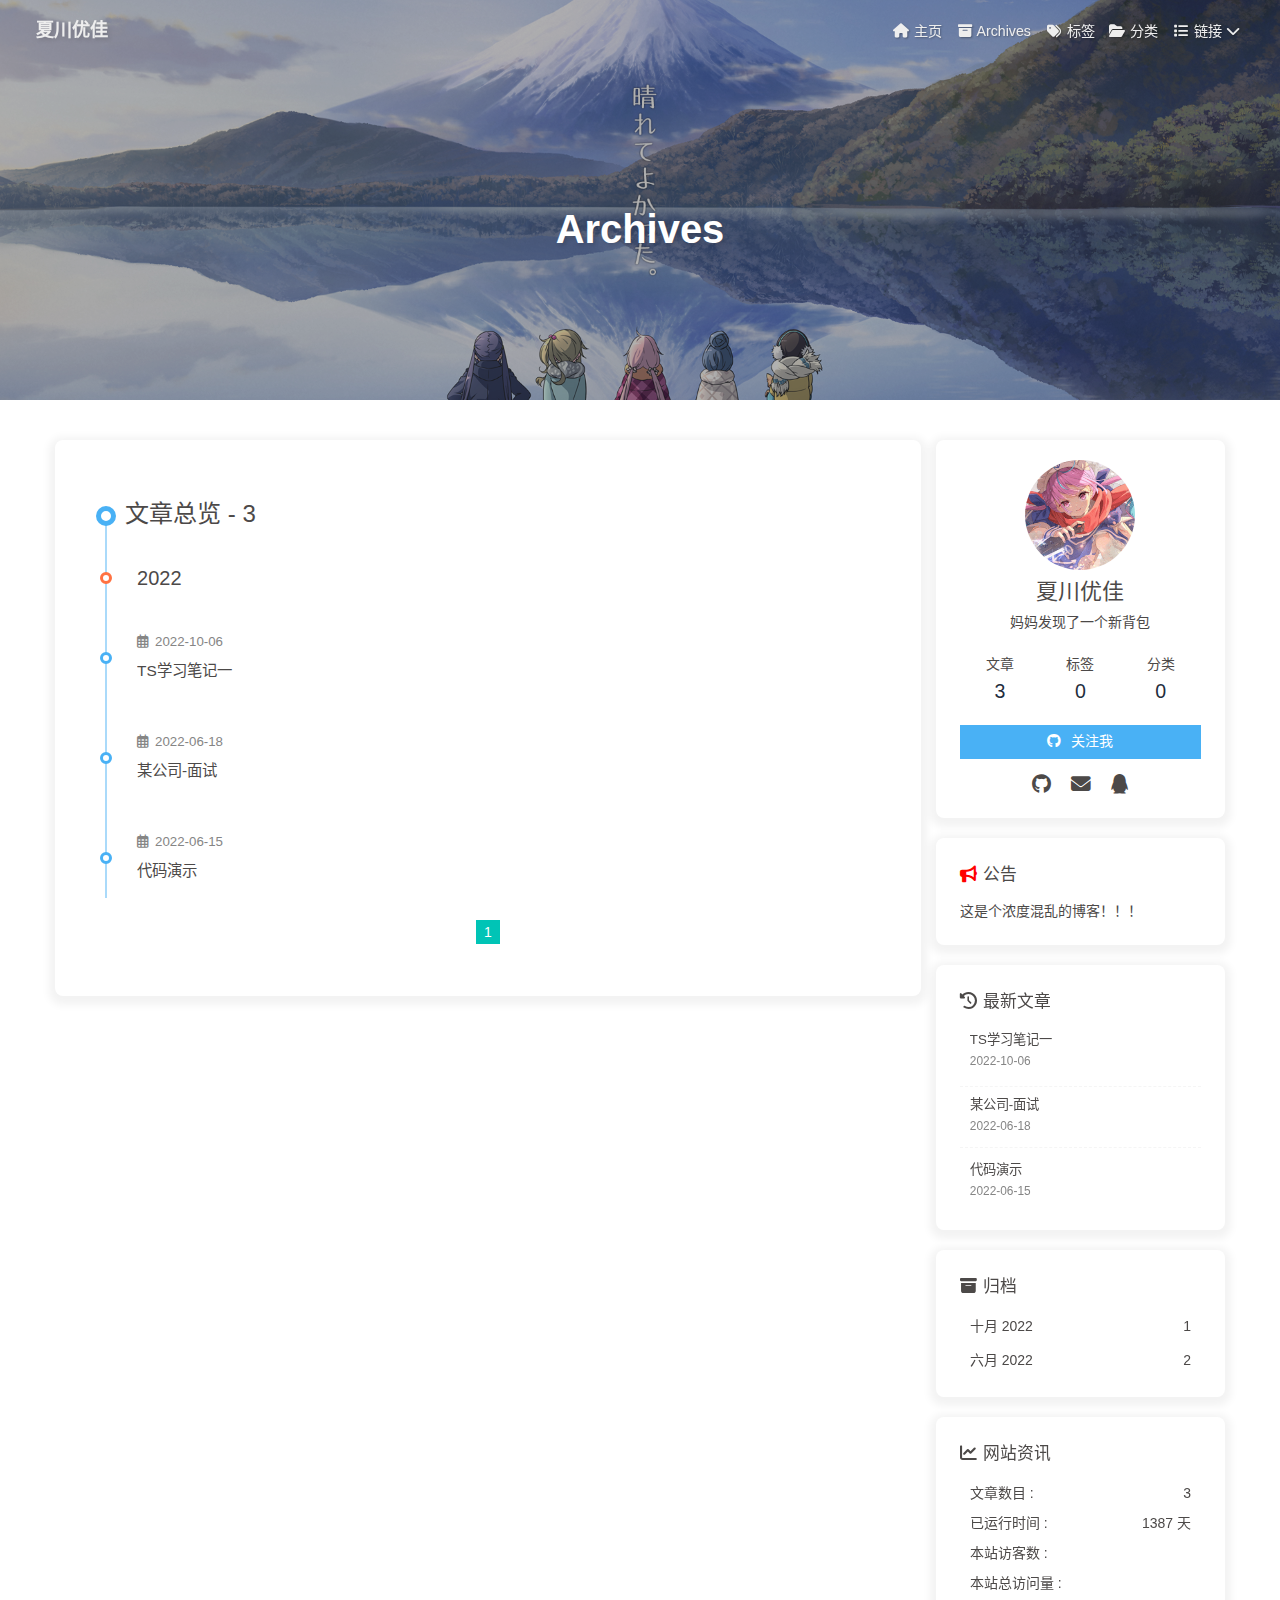
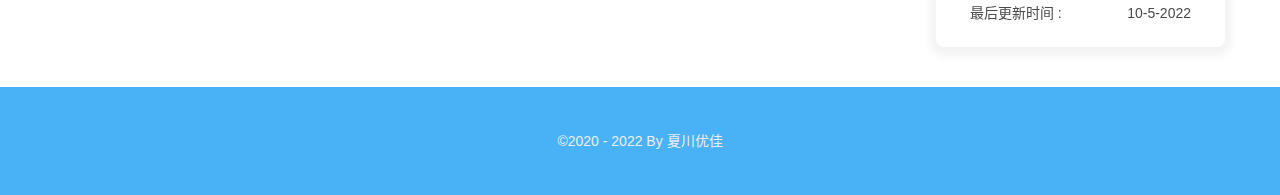
==== commit 1c0dfc17: "Site updated: 2022-10-06 00:49:51" ====
--- a/archives/index.html
+++ b/archives/index.html
@@ -51,7 +51,7 @@
   isHome: false,
   isHighlightShrink: false,
   isToc: false,
-  postUpdate: '2022-06-18 23:35:46'
+  postUpdate: '2022-10-06 00:48:59'
 }</script><noscript><style type="text/css">
   #nav {
     opacity: 1
@@ -140,4 +140,4 @@
       }
     }
     detectApple()
-    })(window)</script><meta name="generator" content="Hexo 6.2.0"></head><body><div id="sidebar"><div id="menu-mask"></div><div id="sidebar-menus"><div class="avatar-img is-center"><img src="/./img/preview.gif" onerror="onerror=null;src='/img/friend_404.gif'" alt="avatar"/></div><div class="sidebar-site-data site-data is-center"><a href="/archives/"><div class="headline">文章</div><div class="length-num">3</div></a><a href="/tags/"><div class="headline">标签</div><div class="length-num">0</div></a><a href="/categories/"><div class="headline">分类</div><div class="length-num">0</div></a></div><hr/><div class="menus_items"><div class="menus_item"><a class="site-page" href="/"><i class="fa-fw fas fa-home"></i><span> 主页</span></a></div><div class="menus_item"><a class="site-page" href="/archives/"><i class="fa-fw fas fa-archive"></i><span> Archives</span></a></div><div class="menus_item"><a class="site-page" href="/tags/"><i class="fa-fw fas fa-tags"></i><span> 标签</span></a></div><div class="menus_item"><a class="site-page" href="/categories/"><i class="fa-fw fas fa-folder-open"></i><span> 分类</span></a></div><div class="menus_item"><a class="site-page group" href="javascript:void(0);"><i class="fa-fw fas fa-list"></i><span> 链接</span><i class="fas fa-chevron-down"></i></a><ul class="menus_item_child"><li><a class="site-page child" href="/link/"><i class="fa-fw fas fa-link"></i><span> 友情链接</span></a></li><li><a class="site-page child" href="/about/"><i class="fa-fw fas fa-heart"></i><span> 关于</span></a></li></ul></div></div></div></div><div class="page" id="body-wrap"><header class="not-home-page" id="page-header" style="background-image: url('https://w.wallhaven.cc/full/1k/wallhaven-1kp8pv.jpg')"><nav id="nav"><span id="blog_name"><a id="site-name" href="/">夏川优佳</a></span><div id="menus"><div class="menus_items"><div class="menus_item"><a class="site-page" href="/"><i class="fa-fw fas fa-home"></i><span> 主页</span></a></div><div class="menus_item"><a class="site-page" href="/archives/"><i class="fa-fw fas fa-archive"></i><span> Archives</span></a></div><div class="menus_item"><a class="site-page" href="/tags/"><i class="fa-fw fas fa-tags"></i><span> 标签</span></a></div><div class="menus_item"><a class="site-page" href="/categories/"><i class="fa-fw fas fa-folder-open"></i><span> 分类</span></a></div><div class="menus_item"><a class="site-page group" href="javascript:void(0);"><i class="fa-fw fas fa-list"></i><span> 链接</span><i class="fas fa-chevron-down"></i></a><ul class="menus_item_child"><li><a class="site-page child" href="/link/"><i class="fa-fw fas fa-link"></i><span> 友情链接</span></a></li><li><a class="site-page child" href="/about/"><i class="fa-fw fas fa-heart"></i><span> 关于</span></a></li></ul></div></div><div id="toggle-menu"><a class="site-page"><i class="fas fa-bars fa-fw"></i></a></div></div></nav><div id="page-site-info"><h1 id="site-title">Archives</h1></div></header><main class="layout" id="content-inner"><div id="archive"><div class="article-sort-title">文章总览 - 3</div><div class="article-sort"><div class="article-sort-item year">2022</div><div class="article-sort-item"><a class="article-sort-item-img" href="/2022/06/18/%E4%B8%89%E5%86%9C%E6%8C%AF%E5%85%B4%E9%9D%A2%E8%AF%95/%E9%9D%A2%E8%AF%95/" title="三农振兴面试"><img src="https://w.wallhaven.cc/full/8x/wallhaven-8x2qqk.jpg" alt="三农振兴面试" onerror="this.onerror=null;this.src='/img/404.jpg'"></a><div class="article-sort-item-info"><div class="article-sort-item-time"><i class="far fa-calendar-alt"></i><time class="post-meta-date-created" datetime="2022-06-18T15:32:37.131Z" title="发表于 2022-06-18 23:32:37">2022-06-18</time></div><a class="article-sort-item-title" href="/2022/06/18/%E4%B8%89%E5%86%9C%E6%8C%AF%E5%85%B4%E9%9D%A2%E8%AF%95/%E9%9D%A2%E8%AF%95/" title="三农振兴面试">三农振兴面试</a></div></div><div class="article-sort-item"><a class="article-sort-item-img" href="/2022/06/15/%E4%BB%A3%E7%A0%81%E5%9D%97%E6%BC%94%E7%A4%BA/%E6%BC%94%E7%A4%BA/" title="代码演示"><img src="https://w.wallhaven.cc/full/8x/wallhaven-8x2qqk.jpg" alt="代码演示" onerror="this.onerror=null;this.src='/img/404.jpg'"></a><div class="article-sort-item-info"><div class="article-sort-item-time"><i class="far fa-calendar-alt"></i><time class="post-meta-date-created" datetime="2022-06-15T03:26:00.630Z" title="发表于 2022-06-15 11:26:00">2022-06-15</time></div><a class="article-sort-item-title" href="/2022/06/15/%E4%BB%A3%E7%A0%81%E5%9D%97%E6%BC%94%E7%A4%BA/%E6%BC%94%E7%A4%BA/" title="代码演示">代码演示</a></div></div><div class="article-sort-item"><a class="article-sort-item-img" href="/2022/06/14/hello-world/" title="Hello World"><img src="https://w.wallhaven.cc/full/eo/wallhaven-eod558.jpg" alt="Hello World" onerror="this.onerror=null;this.src='/img/404.jpg'"></a><div class="article-sort-item-info"><div class="article-sort-item-time"><i class="far fa-calendar-alt"></i><time class="post-meta-date-created" datetime="2022-06-14T13:04:48.218Z" title="发表于 2022-06-14 21:04:48">2022-06-14</time></div><a class="article-sort-item-title" href="/2022/06/14/hello-world/" title="Hello World">Hello World</a></div></div></div><nav id="pagination"><div class="pagination"><span class="page-number current">1</span></div></nav></div><div class="aside-content" id="aside-content"><div class="card-widget card-info"><div class="is-center"><div class="avatar-img"><img src="/./img/preview.gif" onerror="this.onerror=null;this.src='/img/friend_404.gif'" alt="avatar"/></div><div class="author-info__name">夏川优佳</div><div class="author-info__description">妈妈发现了一个新背包</div></div><div class="card-info-data site-data is-center"><a href="/archives/"><div class="headline">文章</div><div class="length-num">3</div></a><a href="/tags/"><div class="headline">标签</div><div class="length-num">0</div></a><a href="/categories/"><div class="headline">分类</div><div class="length-num">0</div></a></div><a id="card-info-btn" target="_blank" rel="noopener" href="https://github.com/xiachuanyoujia"><i class="fab fa-github"></i><span>关注我</span></a><div class="card-info-social-icons is-center"><a class="social-icon" href="https://github.com/xiachuanyoujia" target="_blank" title="Github"><i class="fab fa-github"></i></a><a class="social-icon" href="mailto:xxxxxx@gmail.com" target="_blank" title="Email"><i class="fas fa-envelope"></i></a><a class="social-icon" href="/1243357202" target="_blank" title="QQ"><i class="fa-brands fa-qq"></i></a></div></div><div class="card-widget card-announcement"><div class="item-headline"><i class="fas fa-bullhorn fa-shake"></i><span>公告</span></div><div class="announcement_content">这是个浓度混乱的博客！！！</div></div><div class="sticky_layout"><div class="card-widget card-recent-post"><div class="item-headline"><i class="fas fa-history"></i><span>最新文章</span></div><div class="aside-list"><div class="aside-list-item"><a class="thumbnail" href="/2022/06/18/%E4%B8%89%E5%86%9C%E6%8C%AF%E5%85%B4%E9%9D%A2%E8%AF%95/%E9%9D%A2%E8%AF%95/" title="三农振兴面试"><img src="https://w.wallhaven.cc/full/8x/wallhaven-8x2qqk.jpg" onerror="this.onerror=null;this.src='/img/404.jpg'" alt="三农振兴面试"/></a><div class="content"><a class="title" href="/2022/06/18/%E4%B8%89%E5%86%9C%E6%8C%AF%E5%85%B4%E9%9D%A2%E8%AF%95/%E9%9D%A2%E8%AF%95/" title="三农振兴面试">三农振兴面试</a><time datetime="2022-06-18T15:32:37.131Z" title="发表于 2022-06-18 23:32:37">2022-06-18</time></div></div><div class="aside-list-item"><a class="thumbnail" href="/2022/06/15/%E4%BB%A3%E7%A0%81%E5%9D%97%E6%BC%94%E7%A4%BA/%E6%BC%94%E7%A4%BA/" title="代码演示"><img src="https://w.wallhaven.cc/full/8x/wallhaven-8x2qqk.jpg" onerror="this.onerror=null;this.src='/img/404.jpg'" alt="代码演示"/></a><div class="content"><a class="title" href="/2022/06/15/%E4%BB%A3%E7%A0%81%E5%9D%97%E6%BC%94%E7%A4%BA/%E6%BC%94%E7%A4%BA/" title="代码演示">代码演示</a><time datetime="2022-06-15T03:26:00.630Z" title="发表于 2022-06-15 11:26:00">2022-06-15</time></div></div><div class="aside-list-item"><a class="thumbnail" href="/2022/06/14/hello-world/" title="Hello World"><img src="https://w.wallhaven.cc/full/eo/wallhaven-eod558.jpg" onerror="this.onerror=null;this.src='/img/404.jpg'" alt="Hello World"/></a><div class="content"><a class="title" href="/2022/06/14/hello-world/" title="Hello World">Hello World</a><time datetime="2022-06-14T13:04:48.218Z" title="发表于 2022-06-14 21:04:48">2022-06-14</time></div></div></div></div><div class="card-widget card-archives"><div class="item-headline"><i class="fas fa-archive"></i><span>归档</span></div><ul class="card-archive-list"><li class="card-archive-list-item"><a class="card-archive-list-link" href="/archives/2022/06/"><span class="card-archive-list-date">六月 2022</span><span class="card-archive-list-count">3</span></a></li></ul></div><div class="card-widget card-webinfo"><div class="item-headline"><i class="fas fa-chart-line"></i><span>网站资讯</span></div><div class="webinfo"><div class="webinfo-item"><div class="item-name">文章数目 :</div><div class="item-count">3</div></div><div class="webinfo-item"><div class="item-name">已运行时间 :</div><div class="item-count" id="runtimeshow" data-publishDate="2022-06-18T15:35:46.766Z"></div></div><div class="webinfo-item"><div class="item-name">本站访客数 :</div><div class="item-count" id="busuanzi_value_site_uv"></div></div><div class="webinfo-item"><div class="item-name">本站总访问量 :</div><div class="item-count" id="busuanzi_value_site_pv"></div></div><div class="webinfo-item"><div class="item-name">最后更新时间 :</div><div class="item-count" id="last-push-date" data-lastPushDate="2022-06-18T15:35:46.766Z"></div></div></div></div></div></div></main><footer id="footer"><div id="footer-wrap"><div class="copyright">&copy;2020 - 2022 By 夏川优佳</div></div></footer></div><div id="rightside"><div id="rightside-config-hide"><button id="darkmode" type="button" title="浅色和深色模式转换"><i class="fas fa-adjust"></i></button><button id="hide-aside-btn" type="button" title="单栏和双栏切换"><i class="fas fa-arrows-alt-h"></i></button></div><div id="rightside-config-show"><button id="rightside_config" type="button" title="设置"><i class="fas fa-cog fa-spin"></i></button><button id="go-up" type="button" title="回到顶部"><i class="fas fa-arrow-up"></i></button></div></div><div><script src="/js/utils.js"></script><script src="/js/main.js"></script><script src="https://cdn.jsdelivr.net/npm/@fancyapps/ui/dist/fancybox.umd.js"></script><div class="js-pjax"></div><script async data-pjax src="//busuanzi.ibruce.info/busuanzi/2.3/busuanzi.pure.mini.js"></script></div></body></html>+    })(window)</script><meta name="generator" content="Hexo 6.2.0"></head><body><div id="sidebar"><div id="menu-mask"></div><div id="sidebar-menus"><div class="avatar-img is-center"><img src="/./img/preview.gif" onerror="onerror=null;src='/img/friend_404.gif'" alt="avatar"/></div><div class="sidebar-site-data site-data is-center"><a href="/archives/"><div class="headline">文章</div><div class="length-num">3</div></a><a href="/tags/"><div class="headline">标签</div><div class="length-num">0</div></a><a href="/categories/"><div class="headline">分类</div><div class="length-num">0</div></a></div><hr/><div class="menus_items"><div class="menus_item"><a class="site-page" href="/"><i class="fa-fw fas fa-home"></i><span> 主页</span></a></div><div class="menus_item"><a class="site-page" href="/archives/"><i class="fa-fw fas fa-archive"></i><span> Archives</span></a></div><div class="menus_item"><a class="site-page" href="/tags/"><i class="fa-fw fas fa-tags"></i><span> 标签</span></a></div><div class="menus_item"><a class="site-page" href="/categories/"><i class="fa-fw fas fa-folder-open"></i><span> 分类</span></a></div><div class="menus_item"><a class="site-page group" href="javascript:void(0);"><i class="fa-fw fas fa-list"></i><span> 链接</span><i class="fas fa-chevron-down"></i></a><ul class="menus_item_child"><li><a class="site-page child" href="/link/"><i class="fa-fw fas fa-link"></i><span> 友情链接</span></a></li><li><a class="site-page child" href="/about/"><i class="fa-fw fas fa-heart"></i><span> 关于</span></a></li></ul></div></div></div></div><div class="page" id="body-wrap"><header class="not-home-page" id="page-header" style="background-image: url('/./img/top.png')"><nav id="nav"><span id="blog_name"><a id="site-name" href="/">夏川优佳</a></span><div id="menus"><div class="menus_items"><div class="menus_item"><a class="site-page" href="/"><i class="fa-fw fas fa-home"></i><span> 主页</span></a></div><div class="menus_item"><a class="site-page" href="/archives/"><i class="fa-fw fas fa-archive"></i><span> Archives</span></a></div><div class="menus_item"><a class="site-page" href="/tags/"><i class="fa-fw fas fa-tags"></i><span> 标签</span></a></div><div class="menus_item"><a class="site-page" href="/categories/"><i class="fa-fw fas fa-folder-open"></i><span> 分类</span></a></div><div class="menus_item"><a class="site-page group" href="javascript:void(0);"><i class="fa-fw fas fa-list"></i><span> 链接</span><i class="fas fa-chevron-down"></i></a><ul class="menus_item_child"><li><a class="site-page child" href="/link/"><i class="fa-fw fas fa-link"></i><span> 友情链接</span></a></li><li><a class="site-page child" href="/about/"><i class="fa-fw fas fa-heart"></i><span> 关于</span></a></li></ul></div></div><div id="toggle-menu"><a class="site-page"><i class="fas fa-bars fa-fw"></i></a></div></div></nav><div id="page-site-info"><h1 id="site-title">Archives</h1></div></header><main class="layout" id="content-inner"><div id="archive"><div class="article-sort-title">文章总览 - 3</div><div class="article-sort"><div class="article-sort-item year">2022</div><div class="article-sort-item no-article-cover"><div class="article-sort-item-info"><div class="article-sort-item-time"><i class="far fa-calendar-alt"></i><time class="post-meta-date-created" datetime="2022-10-05T16:07:34.326Z" title="发表于 2022-10-06 00:07:34">2022-10-06</time></div><a class="article-sort-item-title" href="/2022/10/06/TypeScript%E5%AD%A6%E4%B9%A0%E8%AE%B0%E5%BD%95/%E5%B7%A5%E4%BD%9C%E4%BD%BF%E7%94%A8%E9%97%AE%E9%A2%98%EF%BC%88%E6%BD%9C%E8%A7%84%E5%88%99%EF%BC%89/" title="TS学习笔记一">TS学习笔记一</a></div></div><div class="article-sort-item no-article-cover"><div class="article-sort-item-info"><div class="article-sort-item-time"><i class="far fa-calendar-alt"></i><time class="post-meta-date-created" datetime="2022-06-18T15:32:37.131Z" title="发表于 2022-06-18 23:32:37">2022-06-18</time></div><a class="article-sort-item-title" href="/2022/06/18/%E4%B8%89%E5%86%9C%E6%8C%AF%E5%85%B4%E9%9D%A2%E8%AF%95/%E9%9D%A2%E8%AF%95/" title="某公司-面试">某公司-面试</a></div></div><div class="article-sort-item no-article-cover"><div class="article-sort-item-info"><div class="article-sort-item-time"><i class="far fa-calendar-alt"></i><time class="post-meta-date-created" datetime="2022-06-15T03:26:00.630Z" title="发表于 2022-06-15 11:26:00">2022-06-15</time></div><a class="article-sort-item-title" href="/2022/06/15/%E4%BB%A3%E7%A0%81%E5%9D%97%E6%BC%94%E7%A4%BA/%E6%BC%94%E7%A4%BA/" title="代码演示">代码演示</a></div></div></div><nav id="pagination"><div class="pagination"><span class="page-number current">1</span></div></nav></div><div class="aside-content" id="aside-content"><div class="card-widget card-info"><div class="is-center"><div class="avatar-img"><img src="/./img/preview.gif" onerror="this.onerror=null;this.src='/img/friend_404.gif'" alt="avatar"/></div><div class="author-info__name">夏川优佳</div><div class="author-info__description">妈妈发现了一个新背包</div></div><div class="card-info-data site-data is-center"><a href="/archives/"><div class="headline">文章</div><div class="length-num">3</div></a><a href="/tags/"><div class="headline">标签</div><div class="length-num">0</div></a><a href="/categories/"><div class="headline">分类</div><div class="length-num">0</div></a></div><a id="card-info-btn" target="_blank" rel="noopener" href="https://github.com/xiachuanyoujia"><i class="fab fa-github"></i><span>关注我</span></a><div class="card-info-social-icons is-center"><a class="social-icon" href="https://github.com/xiachuanyoujia" target="_blank" title="Github"><i class="fab fa-github"></i></a><a class="social-icon" href="mailto:xxxxxx@gmail.com" target="_blank" title="Email"><i class="fas fa-envelope"></i></a><a class="social-icon" href="/1243357202" target="_blank" title="QQ"><i class="fa-brands fa-qq"></i></a></div></div><div class="card-widget card-announcement"><div class="item-headline"><i class="fas fa-bullhorn fa-shake"></i><span>公告</span></div><div class="announcement_content">这是个浓度混乱的博客！！！</div></div><div class="sticky_layout"><div class="card-widget card-recent-post"><div class="item-headline"><i class="fas fa-history"></i><span>最新文章</span></div><div class="aside-list"><div class="aside-list-item no-cover"><div class="content"><a class="title" href="/2022/10/06/TypeScript%E5%AD%A6%E4%B9%A0%E8%AE%B0%E5%BD%95/%E5%B7%A5%E4%BD%9C%E4%BD%BF%E7%94%A8%E9%97%AE%E9%A2%98%EF%BC%88%E6%BD%9C%E8%A7%84%E5%88%99%EF%BC%89/" title="TS学习笔记一">TS学习笔记一</a><time datetime="2022-10-05T16:07:34.326Z" title="发表于 2022-10-06 00:07:34">2022-10-06</time></div></div><div class="aside-list-item no-cover"><div class="content"><a class="title" href="/2022/06/18/%E4%B8%89%E5%86%9C%E6%8C%AF%E5%85%B4%E9%9D%A2%E8%AF%95/%E9%9D%A2%E8%AF%95/" title="某公司-面试">某公司-面试</a><time datetime="2022-06-18T15:32:37.131Z" title="发表于 2022-06-18 23:32:37">2022-06-18</time></div></div><div class="aside-list-item no-cover"><div class="content"><a class="title" href="/2022/06/15/%E4%BB%A3%E7%A0%81%E5%9D%97%E6%BC%94%E7%A4%BA/%E6%BC%94%E7%A4%BA/" title="代码演示">代码演示</a><time datetime="2022-06-15T03:26:00.630Z" title="发表于 2022-06-15 11:26:00">2022-06-15</time></div></div></div></div><div class="card-widget card-archives"><div class="item-headline"><i class="fas fa-archive"></i><span>归档</span></div><ul class="card-archive-list"><li class="card-archive-list-item"><a class="card-archive-list-link" href="/archives/2022/10/"><span class="card-archive-list-date">十月 2022</span><span class="card-archive-list-count">1</span></a></li><li class="card-archive-list-item"><a class="card-archive-list-link" href="/archives/2022/06/"><span class="card-archive-list-date">六月 2022</span><span class="card-archive-list-count">2</span></a></li></ul></div><div class="card-widget card-webinfo"><div class="item-headline"><i class="fas fa-chart-line"></i><span>网站资讯</span></div><div class="webinfo"><div class="webinfo-item"><div class="item-name">文章数目 :</div><div class="item-count">3</div></div><div class="webinfo-item"><div class="item-name">已运行时间 :</div><div class="item-count" id="runtimeshow" data-publishDate="2022-10-05T16:48:59.902Z"></div></div><div class="webinfo-item"><div class="item-name">本站访客数 :</div><div class="item-count" id="busuanzi_value_site_uv"></div></div><div class="webinfo-item"><div class="item-name">本站总访问量 :</div><div class="item-count" id="busuanzi_value_site_pv"></div></div><div class="webinfo-item"><div class="item-name">最后更新时间 :</div><div class="item-count" id="last-push-date" data-lastPushDate="2022-10-05T16:48:59.902Z"></div></div></div></div></div></div></main><footer id="footer"><div id="footer-wrap"><div class="copyright">&copy;2020 - 2022 By 夏川优佳</div></div></footer></div><div id="rightside"><div id="rightside-config-hide"><button id="darkmode" type="button" title="浅色和深色模式转换"><i class="fas fa-adjust"></i></button><button id="hide-aside-btn" type="button" title="单栏和双栏切换"><i class="fas fa-arrows-alt-h"></i></button></div><div id="rightside-config-show"><button id="rightside_config" type="button" title="设置"><i class="fas fa-cog fa-spin"></i></button><button id="go-up" type="button" title="回到顶部"><i class="fas fa-arrow-up"></i></button></div></div><div><script src="/js/utils.js"></script><script src="/js/main.js"></script><script src="https://cdn.jsdelivr.net/npm/@fancyapps/ui/dist/fancybox.umd.js"></script><div class="js-pjax"></div><script async data-pjax src="//busuanzi.ibruce.info/busuanzi/2.3/busuanzi.pure.mini.js"></script></div></body></html>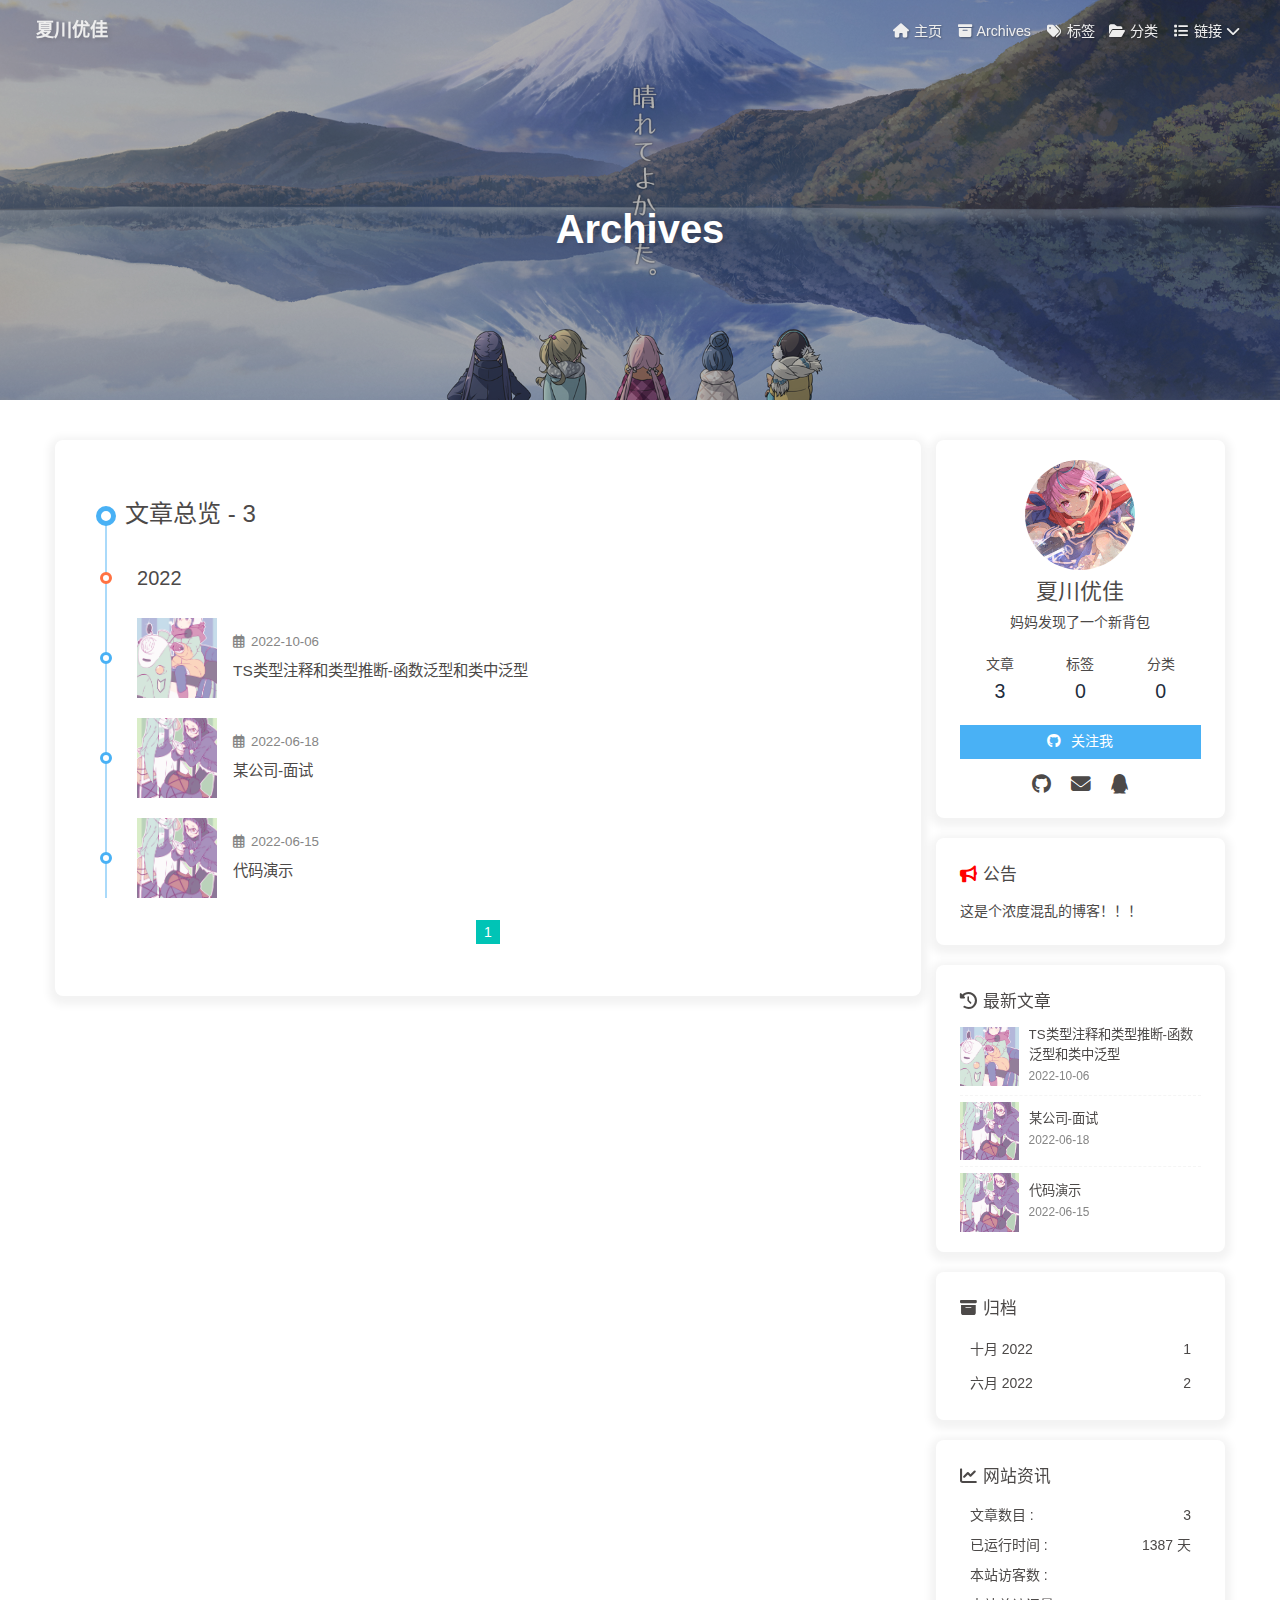
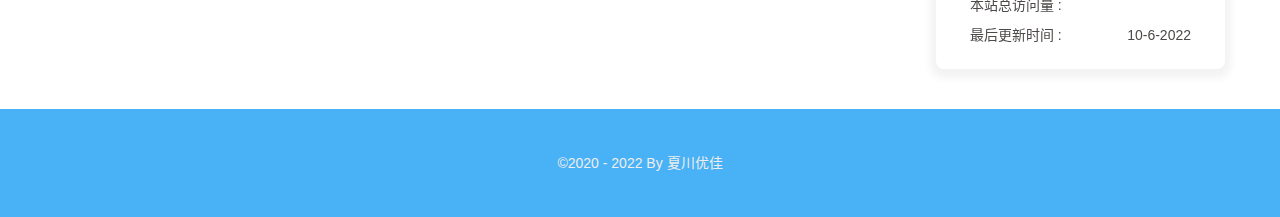
==== commit 9ebb6f91: "Site updated: 2022-10-06 09:50:22" ====
--- a/archives/index.html
+++ b/archives/index.html
@@ -15,7 +15,7 @@
   localSearch: undefined,
   translate: undefined,
   noticeOutdate: {"limitDay":30,"position":"top","messagePrev":"该文章创建于","messageNext":"天前，请以最新文章为准."},
-  highlight: {"plugin":"highlighjs","highlightCopy":true,"highlightLang":true,"highlightHeightLimit":50},
+  highlight: {"plugin":"highlighjs","highlightCopy":true,"highlightLang":true,"highlightHeightLimit":200},
   copy: {
     success: '复制成功',
     error: '复制错误',
@@ -51,7 +51,7 @@
   isHome: false,
   isHighlightShrink: false,
   isToc: false,
-  postUpdate: '2022-10-06 00:48:59'
+  postUpdate: '2022-10-06 09:50:14'
 }</script><noscript><style type="text/css">
   #nav {
     opacity: 1
@@ -140,4 +140,4 @@
       }
     }
     detectApple()
-    })(window)</script><meta name="generator" content="Hexo 6.2.0"></head><body><div id="sidebar"><div id="menu-mask"></div><div id="sidebar-menus"><div class="avatar-img is-center"><img src="/./img/preview.gif" onerror="onerror=null;src='/img/friend_404.gif'" alt="avatar"/></div><div class="sidebar-site-data site-data is-center"><a href="/archives/"><div class="headline">文章</div><div class="length-num">3</div></a><a href="/tags/"><div class="headline">标签</div><div class="length-num">0</div></a><a href="/categories/"><div class="headline">分类</div><div class="length-num">0</div></a></div><hr/><div class="menus_items"><div class="menus_item"><a class="site-page" href="/"><i class="fa-fw fas fa-home"></i><span> 主页</span></a></div><div class="menus_item"><a class="site-page" href="/archives/"><i class="fa-fw fas fa-archive"></i><span> Archives</span></a></div><div class="menus_item"><a class="site-page" href="/tags/"><i class="fa-fw fas fa-tags"></i><span> 标签</span></a></div><div class="menus_item"><a class="site-page" href="/categories/"><i class="fa-fw fas fa-folder-open"></i><span> 分类</span></a></div><div class="menus_item"><a class="site-page group" href="javascript:void(0);"><i class="fa-fw fas fa-list"></i><span> 链接</span><i class="fas fa-chevron-down"></i></a><ul class="menus_item_child"><li><a class="site-page child" href="/link/"><i class="fa-fw fas fa-link"></i><span> 友情链接</span></a></li><li><a class="site-page child" href="/about/"><i class="fa-fw fas fa-heart"></i><span> 关于</span></a></li></ul></div></div></div></div><div class="page" id="body-wrap"><header class="not-home-page" id="page-header" style="background-image: url('/./img/top.png')"><nav id="nav"><span id="blog_name"><a id="site-name" href="/">夏川优佳</a></span><div id="menus"><div class="menus_items"><div class="menus_item"><a class="site-page" href="/"><i class="fa-fw fas fa-home"></i><span> 主页</span></a></div><div class="menus_item"><a class="site-page" href="/archives/"><i class="fa-fw fas fa-archive"></i><span> Archives</span></a></div><div class="menus_item"><a class="site-page" href="/tags/"><i class="fa-fw fas fa-tags"></i><span> 标签</span></a></div><div class="menus_item"><a class="site-page" href="/categories/"><i class="fa-fw fas fa-folder-open"></i><span> 分类</span></a></div><div class="menus_item"><a class="site-page group" href="javascript:void(0);"><i class="fa-fw fas fa-list"></i><span> 链接</span><i class="fas fa-chevron-down"></i></a><ul class="menus_item_child"><li><a class="site-page child" href="/link/"><i class="fa-fw fas fa-link"></i><span> 友情链接</span></a></li><li><a class="site-page child" href="/about/"><i class="fa-fw fas fa-heart"></i><span> 关于</span></a></li></ul></div></div><div id="toggle-menu"><a class="site-page"><i class="fas fa-bars fa-fw"></i></a></div></div></nav><div id="page-site-info"><h1 id="site-title">Archives</h1></div></header><main class="layout" id="content-inner"><div id="archive"><div class="article-sort-title">文章总览 - 3</div><div class="article-sort"><div class="article-sort-item year">2022</div><div class="article-sort-item no-article-cover"><div class="article-sort-item-info"><div class="article-sort-item-time"><i class="far fa-calendar-alt"></i><time class="post-meta-date-created" datetime="2022-10-05T16:07:34.326Z" title="发表于 2022-10-06 00:07:34">2022-10-06</time></div><a class="article-sort-item-title" href="/2022/10/06/TypeScript%E5%AD%A6%E4%B9%A0%E8%AE%B0%E5%BD%95/%E5%B7%A5%E4%BD%9C%E4%BD%BF%E7%94%A8%E9%97%AE%E9%A2%98%EF%BC%88%E6%BD%9C%E8%A7%84%E5%88%99%EF%BC%89/" title="TS学习笔记一">TS学习笔记一</a></div></div><div class="article-sort-item no-article-cover"><div class="article-sort-item-info"><div class="article-sort-item-time"><i class="far fa-calendar-alt"></i><time class="post-meta-date-created" datetime="2022-06-18T15:32:37.131Z" title="发表于 2022-06-18 23:32:37">2022-06-18</time></div><a class="article-sort-item-title" href="/2022/06/18/%E4%B8%89%E5%86%9C%E6%8C%AF%E5%85%B4%E9%9D%A2%E8%AF%95/%E9%9D%A2%E8%AF%95/" title="某公司-面试">某公司-面试</a></div></div><div class="article-sort-item no-article-cover"><div class="article-sort-item-info"><div class="article-sort-item-time"><i class="far fa-calendar-alt"></i><time class="post-meta-date-created" datetime="2022-06-15T03:26:00.630Z" title="发表于 2022-06-15 11:26:00">2022-06-15</time></div><a class="article-sort-item-title" href="/2022/06/15/%E4%BB%A3%E7%A0%81%E5%9D%97%E6%BC%94%E7%A4%BA/%E6%BC%94%E7%A4%BA/" title="代码演示">代码演示</a></div></div></div><nav id="pagination"><div class="pagination"><span class="page-number current">1</span></div></nav></div><div class="aside-content" id="aside-content"><div class="card-widget card-info"><div class="is-center"><div class="avatar-img"><img src="/./img/preview.gif" onerror="this.onerror=null;this.src='/img/friend_404.gif'" alt="avatar"/></div><div class="author-info__name">夏川优佳</div><div class="author-info__description">妈妈发现了一个新背包</div></div><div class="card-info-data site-data is-center"><a href="/archives/"><div class="headline">文章</div><div class="length-num">3</div></a><a href="/tags/"><div class="headline">标签</div><div class="length-num">0</div></a><a href="/categories/"><div class="headline">分类</div><div class="length-num">0</div></a></div><a id="card-info-btn" target="_blank" rel="noopener" href="https://github.com/xiachuanyoujia"><i class="fab fa-github"></i><span>关注我</span></a><div class="card-info-social-icons is-center"><a class="social-icon" href="https://github.com/xiachuanyoujia" target="_blank" title="Github"><i class="fab fa-github"></i></a><a class="social-icon" href="mailto:xxxxxx@gmail.com" target="_blank" title="Email"><i class="fas fa-envelope"></i></a><a class="social-icon" href="/1243357202" target="_blank" title="QQ"><i class="fa-brands fa-qq"></i></a></div></div><div class="card-widget card-announcement"><div class="item-headline"><i class="fas fa-bullhorn fa-shake"></i><span>公告</span></div><div class="announcement_content">这是个浓度混乱的博客！！！</div></div><div class="sticky_layout"><div class="card-widget card-recent-post"><div class="item-headline"><i class="fas fa-history"></i><span>最新文章</span></div><div class="aside-list"><div class="aside-list-item no-cover"><div class="content"><a class="title" href="/2022/10/06/TypeScript%E5%AD%A6%E4%B9%A0%E8%AE%B0%E5%BD%95/%E5%B7%A5%E4%BD%9C%E4%BD%BF%E7%94%A8%E9%97%AE%E9%A2%98%EF%BC%88%E6%BD%9C%E8%A7%84%E5%88%99%EF%BC%89/" title="TS学习笔记一">TS学习笔记一</a><time datetime="2022-10-05T16:07:34.326Z" title="发表于 2022-10-06 00:07:34">2022-10-06</time></div></div><div class="aside-list-item no-cover"><div class="content"><a class="title" href="/2022/06/18/%E4%B8%89%E5%86%9C%E6%8C%AF%E5%85%B4%E9%9D%A2%E8%AF%95/%E9%9D%A2%E8%AF%95/" title="某公司-面试">某公司-面试</a><time datetime="2022-06-18T15:32:37.131Z" title="发表于 2022-06-18 23:32:37">2022-06-18</time></div></div><div class="aside-list-item no-cover"><div class="content"><a class="title" href="/2022/06/15/%E4%BB%A3%E7%A0%81%E5%9D%97%E6%BC%94%E7%A4%BA/%E6%BC%94%E7%A4%BA/" title="代码演示">代码演示</a><time datetime="2022-06-15T03:26:00.630Z" title="发表于 2022-06-15 11:26:00">2022-06-15</time></div></div></div></div><div class="card-widget card-archives"><div class="item-headline"><i class="fas fa-archive"></i><span>归档</span></div><ul class="card-archive-list"><li class="card-archive-list-item"><a class="card-archive-list-link" href="/archives/2022/10/"><span class="card-archive-list-date">十月 2022</span><span class="card-archive-list-count">1</span></a></li><li class="card-archive-list-item"><a class="card-archive-list-link" href="/archives/2022/06/"><span class="card-archive-list-date">六月 2022</span><span class="card-archive-list-count">2</span></a></li></ul></div><div class="card-widget card-webinfo"><div class="item-headline"><i class="fas fa-chart-line"></i><span>网站资讯</span></div><div class="webinfo"><div class="webinfo-item"><div class="item-name">文章数目 :</div><div class="item-count">3</div></div><div class="webinfo-item"><div class="item-name">已运行时间 :</div><div class="item-count" id="runtimeshow" data-publishDate="2022-10-05T16:48:59.902Z"></div></div><div class="webinfo-item"><div class="item-name">本站访客数 :</div><div class="item-count" id="busuanzi_value_site_uv"></div></div><div class="webinfo-item"><div class="item-name">本站总访问量 :</div><div class="item-count" id="busuanzi_value_site_pv"></div></div><div class="webinfo-item"><div class="item-name">最后更新时间 :</div><div class="item-count" id="last-push-date" data-lastPushDate="2022-10-05T16:48:59.902Z"></div></div></div></div></div></div></main><footer id="footer"><div id="footer-wrap"><div class="copyright">&copy;2020 - 2022 By 夏川优佳</div></div></footer></div><div id="rightside"><div id="rightside-config-hide"><button id="darkmode" type="button" title="浅色和深色模式转换"><i class="fas fa-adjust"></i></button><button id="hide-aside-btn" type="button" title="单栏和双栏切换"><i class="fas fa-arrows-alt-h"></i></button></div><div id="rightside-config-show"><button id="rightside_config" type="button" title="设置"><i class="fas fa-cog fa-spin"></i></button><button id="go-up" type="button" title="回到顶部"><i class="fas fa-arrow-up"></i></button></div></div><div><script src="/js/utils.js"></script><script src="/js/main.js"></script><script src="https://cdn.jsdelivr.net/npm/@fancyapps/ui/dist/fancybox.umd.js"></script><div class="js-pjax"></div><script async data-pjax src="//busuanzi.ibruce.info/busuanzi/2.3/busuanzi.pure.mini.js"></script></div></body></html>+    })(window)</script><meta name="generator" content="Hexo 6.2.0"></head><body><div id="sidebar"><div id="menu-mask"></div><div id="sidebar-menus"><div class="avatar-img is-center"><img src="/./img/preview.gif" onerror="onerror=null;src='/img/friend_404.gif'" alt="avatar"/></div><div class="sidebar-site-data site-data is-center"><a href="/archives/"><div class="headline">文章</div><div class="length-num">3</div></a><a href="/tags/"><div class="headline">标签</div><div class="length-num">0</div></a><a href="/categories/"><div class="headline">分类</div><div class="length-num">0</div></a></div><hr/><div class="menus_items"><div class="menus_item"><a class="site-page" href="/"><i class="fa-fw fas fa-home"></i><span> 主页</span></a></div><div class="menus_item"><a class="site-page" href="/archives/"><i class="fa-fw fas fa-archive"></i><span> Archives</span></a></div><div class="menus_item"><a class="site-page" href="/tags/"><i class="fa-fw fas fa-tags"></i><span> 标签</span></a></div><div class="menus_item"><a class="site-page" href="/categories/"><i class="fa-fw fas fa-folder-open"></i><span> 分类</span></a></div><div class="menus_item"><a class="site-page group" href="javascript:void(0);"><i class="fa-fw fas fa-list"></i><span> 链接</span><i class="fas fa-chevron-down"></i></a><ul class="menus_item_child"><li><a class="site-page child" href="/link/"><i class="fa-fw fas fa-link"></i><span> 友情链接</span></a></li><li><a class="site-page child" href="/about/"><i class="fa-fw fas fa-heart"></i><span> 关于</span></a></li></ul></div></div></div></div><div class="page" id="body-wrap"><header class="not-home-page" id="page-header" style="background-image: url('/./img/top.png')"><nav id="nav"><span id="blog_name"><a id="site-name" href="/">夏川优佳</a></span><div id="menus"><div class="menus_items"><div class="menus_item"><a class="site-page" href="/"><i class="fa-fw fas fa-home"></i><span> 主页</span></a></div><div class="menus_item"><a class="site-page" href="/archives/"><i class="fa-fw fas fa-archive"></i><span> Archives</span></a></div><div class="menus_item"><a class="site-page" href="/tags/"><i class="fa-fw fas fa-tags"></i><span> 标签</span></a></div><div class="menus_item"><a class="site-page" href="/categories/"><i class="fa-fw fas fa-folder-open"></i><span> 分类</span></a></div><div class="menus_item"><a class="site-page group" href="javascript:void(0);"><i class="fa-fw fas fa-list"></i><span> 链接</span><i class="fas fa-chevron-down"></i></a><ul class="menus_item_child"><li><a class="site-page child" href="/link/"><i class="fa-fw fas fa-link"></i><span> 友情链接</span></a></li><li><a class="site-page child" href="/about/"><i class="fa-fw fas fa-heart"></i><span> 关于</span></a></li></ul></div></div><div id="toggle-menu"><a class="site-page"><i class="fas fa-bars fa-fw"></i></a></div></div></nav><div id="page-site-info"><h1 id="site-title">Archives</h1></div></header><main class="layout" id="content-inner"><div id="archive"><div class="article-sort-title">文章总览 - 3</div><div class="article-sort"><div class="article-sort-item year">2022</div><div class="article-sort-item"><a class="article-sort-item-img" href="/2022/10/06/TypeScript%E5%AD%A6%E4%B9%A0%E8%AE%B0%E5%BD%95/%E5%B7%A5%E4%BD%9C%E4%BD%BF%E7%94%A8%E9%97%AE%E9%A2%98%EF%BC%88%E6%BD%9C%E8%A7%84%E5%88%99%EF%BC%89/" title="TS类型注释和类型推断-函数泛型和类中泛型"><img src="/./img/default.png" alt="TS类型注释和类型推断-函数泛型和类中泛型" onerror="this.onerror=null;this.src='/img/404.jpg'"></a><div class="article-sort-item-info"><div class="article-sort-item-time"><i class="far fa-calendar-alt"></i><time class="post-meta-date-created" datetime="2022-10-05T16:07:34.326Z" title="发表于 2022-10-06 00:07:34">2022-10-06</time></div><a class="article-sort-item-title" href="/2022/10/06/TypeScript%E5%AD%A6%E4%B9%A0%E8%AE%B0%E5%BD%95/%E5%B7%A5%E4%BD%9C%E4%BD%BF%E7%94%A8%E9%97%AE%E9%A2%98%EF%BC%88%E6%BD%9C%E8%A7%84%E5%88%99%EF%BC%89/" title="TS类型注释和类型推断-函数泛型和类中泛型">TS类型注释和类型推断-函数泛型和类中泛型</a></div></div><div class="article-sort-item"><a class="article-sort-item-img" href="/2022/06/18/%E4%B8%89%E5%86%9C%E6%8C%AF%E5%85%B4%E9%9D%A2%E8%AF%95/%E9%9D%A2%E8%AF%95/" title="某公司-面试"><img src="/./img/default2.png" alt="某公司-面试" onerror="this.onerror=null;this.src='/img/404.jpg'"></a><div class="article-sort-item-info"><div class="article-sort-item-time"><i class="far fa-calendar-alt"></i><time class="post-meta-date-created" datetime="2022-06-18T15:32:37.131Z" title="发表于 2022-06-18 23:32:37">2022-06-18</time></div><a class="article-sort-item-title" href="/2022/06/18/%E4%B8%89%E5%86%9C%E6%8C%AF%E5%85%B4%E9%9D%A2%E8%AF%95/%E9%9D%A2%E8%AF%95/" title="某公司-面试">某公司-面试</a></div></div><div class="article-sort-item"><a class="article-sort-item-img" href="/2022/06/15/%E4%BB%A3%E7%A0%81%E5%9D%97%E6%BC%94%E7%A4%BA/%E6%BC%94%E7%A4%BA/" title="代码演示"><img src="/./img/default2.png" alt="代码演示" onerror="this.onerror=null;this.src='/img/404.jpg'"></a><div class="article-sort-item-info"><div class="article-sort-item-time"><i class="far fa-calendar-alt"></i><time class="post-meta-date-created" datetime="2022-06-15T03:26:00.630Z" title="发表于 2022-06-15 11:26:00">2022-06-15</time></div><a class="article-sort-item-title" href="/2022/06/15/%E4%BB%A3%E7%A0%81%E5%9D%97%E6%BC%94%E7%A4%BA/%E6%BC%94%E7%A4%BA/" title="代码演示">代码演示</a></div></div></div><nav id="pagination"><div class="pagination"><span class="page-number current">1</span></div></nav></div><div class="aside-content" id="aside-content"><div class="card-widget card-info"><div class="is-center"><div class="avatar-img"><img src="/./img/preview.gif" onerror="this.onerror=null;this.src='/img/friend_404.gif'" alt="avatar"/></div><div class="author-info__name">夏川优佳</div><div class="author-info__description">妈妈发现了一个新背包</div></div><div class="card-info-data site-data is-center"><a href="/archives/"><div class="headline">文章</div><div class="length-num">3</div></a><a href="/tags/"><div class="headline">标签</div><div class="length-num">0</div></a><a href="/categories/"><div class="headline">分类</div><div class="length-num">0</div></a></div><a id="card-info-btn" target="_blank" rel="noopener" href="https://github.com/xiachuanyoujia"><i class="fab fa-github"></i><span>关注我</span></a><div class="card-info-social-icons is-center"><a class="social-icon" href="https://github.com/xiachuanyoujia" target="_blank" title="Github"><i class="fab fa-github"></i></a><a class="social-icon" href="mailto:xxxxxx@gmail.com" target="_blank" title="Email"><i class="fas fa-envelope"></i></a><a class="social-icon" href="/1243357202" target="_blank" title="QQ"><i class="fa-brands fa-qq"></i></a></div></div><div class="card-widget card-announcement"><div class="item-headline"><i class="fas fa-bullhorn fa-shake"></i><span>公告</span></div><div class="announcement_content">这是个浓度混乱的博客！！！</div></div><div class="sticky_layout"><div class="card-widget card-recent-post"><div class="item-headline"><i class="fas fa-history"></i><span>最新文章</span></div><div class="aside-list"><div class="aside-list-item"><a class="thumbnail" href="/2022/10/06/TypeScript%E5%AD%A6%E4%B9%A0%E8%AE%B0%E5%BD%95/%E5%B7%A5%E4%BD%9C%E4%BD%BF%E7%94%A8%E9%97%AE%E9%A2%98%EF%BC%88%E6%BD%9C%E8%A7%84%E5%88%99%EF%BC%89/" title="TS类型注释和类型推断-函数泛型和类中泛型"><img src="/./img/default.png" onerror="this.onerror=null;this.src='/img/404.jpg'" alt="TS类型注释和类型推断-函数泛型和类中泛型"/></a><div class="content"><a class="title" href="/2022/10/06/TypeScript%E5%AD%A6%E4%B9%A0%E8%AE%B0%E5%BD%95/%E5%B7%A5%E4%BD%9C%E4%BD%BF%E7%94%A8%E9%97%AE%E9%A2%98%EF%BC%88%E6%BD%9C%E8%A7%84%E5%88%99%EF%BC%89/" title="TS类型注释和类型推断-函数泛型和类中泛型">TS类型注释和类型推断-函数泛型和类中泛型</a><time datetime="2022-10-05T16:07:34.326Z" title="发表于 2022-10-06 00:07:34">2022-10-06</time></div></div><div class="aside-list-item"><a class="thumbnail" href="/2022/06/18/%E4%B8%89%E5%86%9C%E6%8C%AF%E5%85%B4%E9%9D%A2%E8%AF%95/%E9%9D%A2%E8%AF%95/" title="某公司-面试"><img src="/./img/default2.png" onerror="this.onerror=null;this.src='/img/404.jpg'" alt="某公司-面试"/></a><div class="content"><a class="title" href="/2022/06/18/%E4%B8%89%E5%86%9C%E6%8C%AF%E5%85%B4%E9%9D%A2%E8%AF%95/%E9%9D%A2%E8%AF%95/" title="某公司-面试">某公司-面试</a><time datetime="2022-06-18T15:32:37.131Z" title="发表于 2022-06-18 23:32:37">2022-06-18</time></div></div><div class="aside-list-item"><a class="thumbnail" href="/2022/06/15/%E4%BB%A3%E7%A0%81%E5%9D%97%E6%BC%94%E7%A4%BA/%E6%BC%94%E7%A4%BA/" title="代码演示"><img src="/./img/default2.png" onerror="this.onerror=null;this.src='/img/404.jpg'" alt="代码演示"/></a><div class="content"><a class="title" href="/2022/06/15/%E4%BB%A3%E7%A0%81%E5%9D%97%E6%BC%94%E7%A4%BA/%E6%BC%94%E7%A4%BA/" title="代码演示">代码演示</a><time datetime="2022-06-15T03:26:00.630Z" title="发表于 2022-06-15 11:26:00">2022-06-15</time></div></div></div></div><div class="card-widget card-archives"><div class="item-headline"><i class="fas fa-archive"></i><span>归档</span></div><ul class="card-archive-list"><li class="card-archive-list-item"><a class="card-archive-list-link" href="/archives/2022/10/"><span class="card-archive-list-date">十月 2022</span><span class="card-archive-list-count">1</span></a></li><li class="card-archive-list-item"><a class="card-archive-list-link" href="/archives/2022/06/"><span class="card-archive-list-date">六月 2022</span><span class="card-archive-list-count">2</span></a></li></ul></div><div class="card-widget card-webinfo"><div class="item-headline"><i class="fas fa-chart-line"></i><span>网站资讯</span></div><div class="webinfo"><div class="webinfo-item"><div class="item-name">文章数目 :</div><div class="item-count">3</div></div><div class="webinfo-item"><div class="item-name">已运行时间 :</div><div class="item-count" id="runtimeshow" data-publishDate="2022-10-06T01:50:14.724Z"></div></div><div class="webinfo-item"><div class="item-name">本站访客数 :</div><div class="item-count" id="busuanzi_value_site_uv"></div></div><div class="webinfo-item"><div class="item-name">本站总访问量 :</div><div class="item-count" id="busuanzi_value_site_pv"></div></div><div class="webinfo-item"><div class="item-name">最后更新时间 :</div><div class="item-count" id="last-push-date" data-lastPushDate="2022-10-06T01:50:14.724Z"></div></div></div></div></div></div></main><footer id="footer"><div id="footer-wrap"><div class="copyright">&copy;2020 - 2022 By 夏川优佳</div></div></footer></div><div id="rightside"><div id="rightside-config-hide"><button id="darkmode" type="button" title="浅色和深色模式转换"><i class="fas fa-adjust"></i></button><button id="hide-aside-btn" type="button" title="单栏和双栏切换"><i class="fas fa-arrows-alt-h"></i></button></div><div id="rightside-config-show"><button id="rightside_config" type="button" title="设置"><i class="fas fa-cog fa-spin"></i></button><button id="go-up" type="button" title="回到顶部"><i class="fas fa-arrow-up"></i></button></div></div><div><script src="/js/utils.js"></script><script src="/js/main.js"></script><script src="https://cdn.jsdelivr.net/npm/@fancyapps/ui/dist/fancybox.umd.js"></script><div class="js-pjax"></div><script async data-pjax src="//busuanzi.ibruce.info/busuanzi/2.3/busuanzi.pure.mini.js"></script></div></body></html>